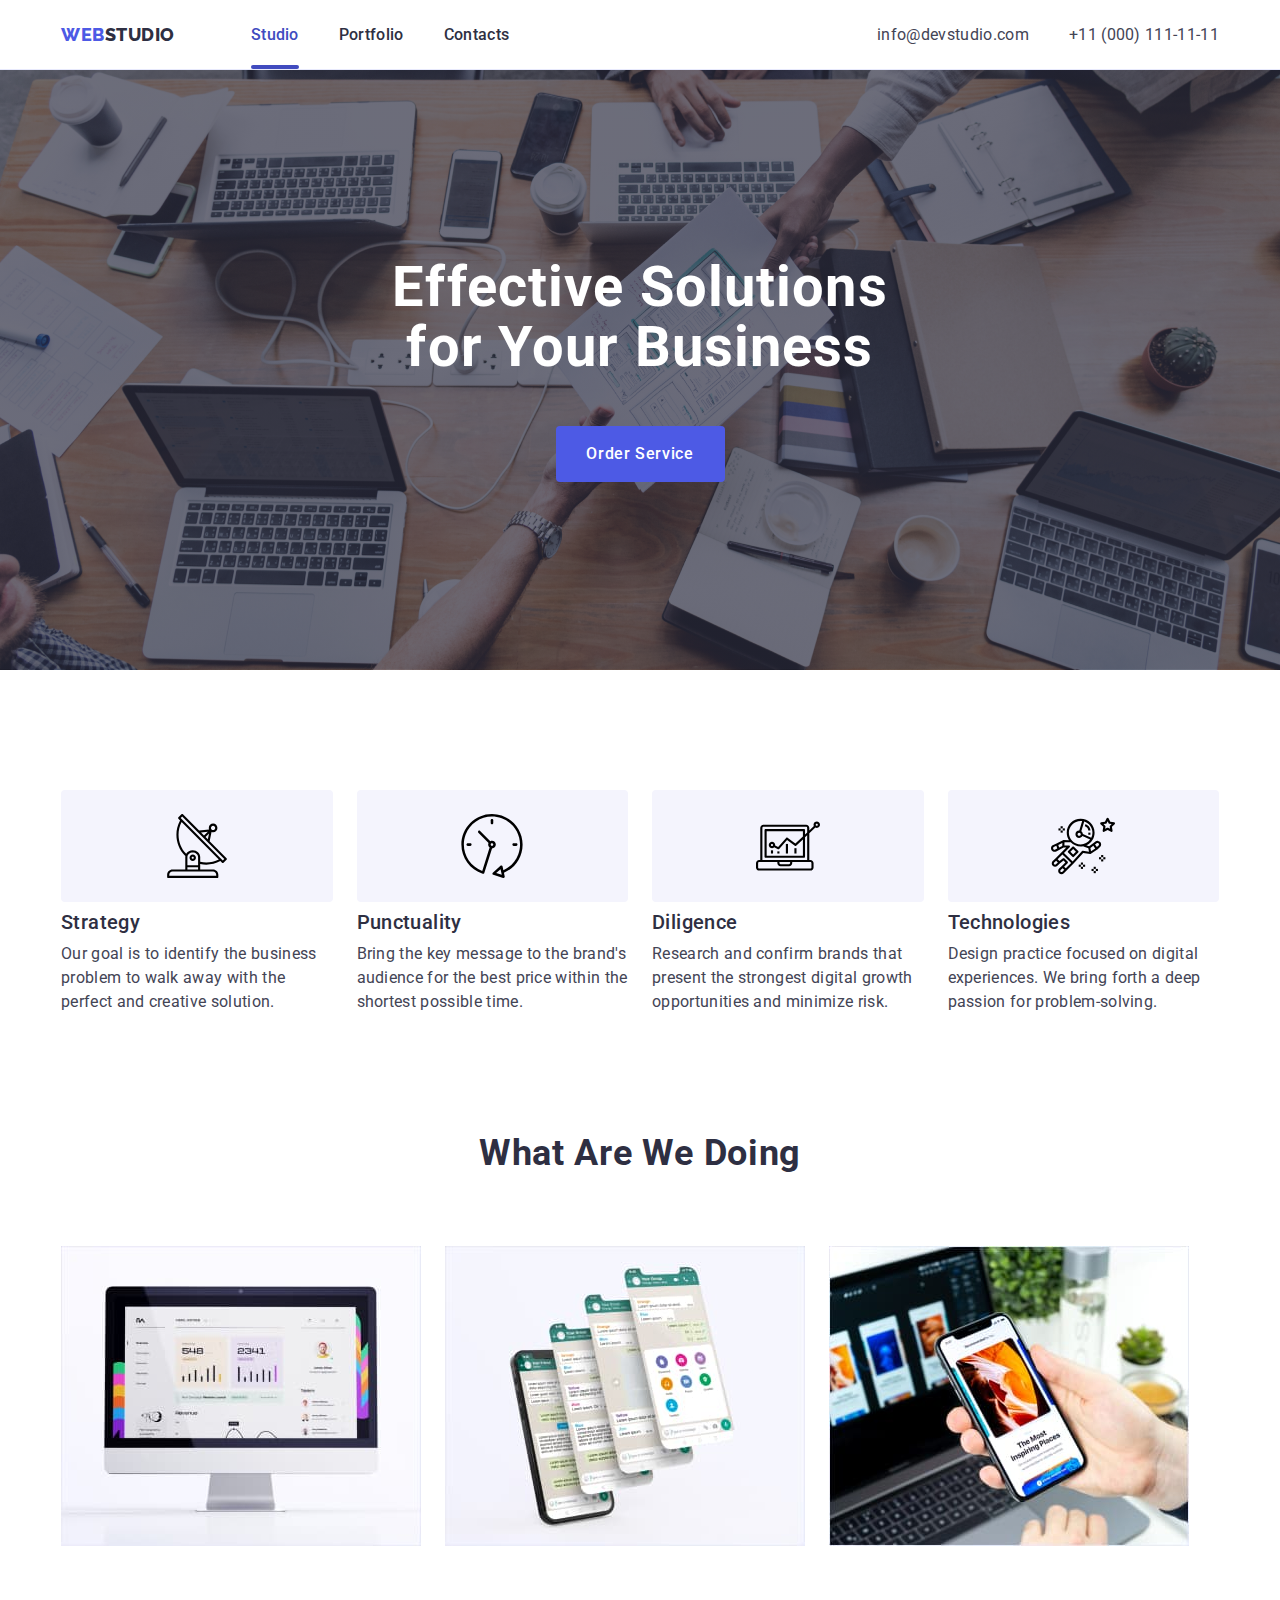
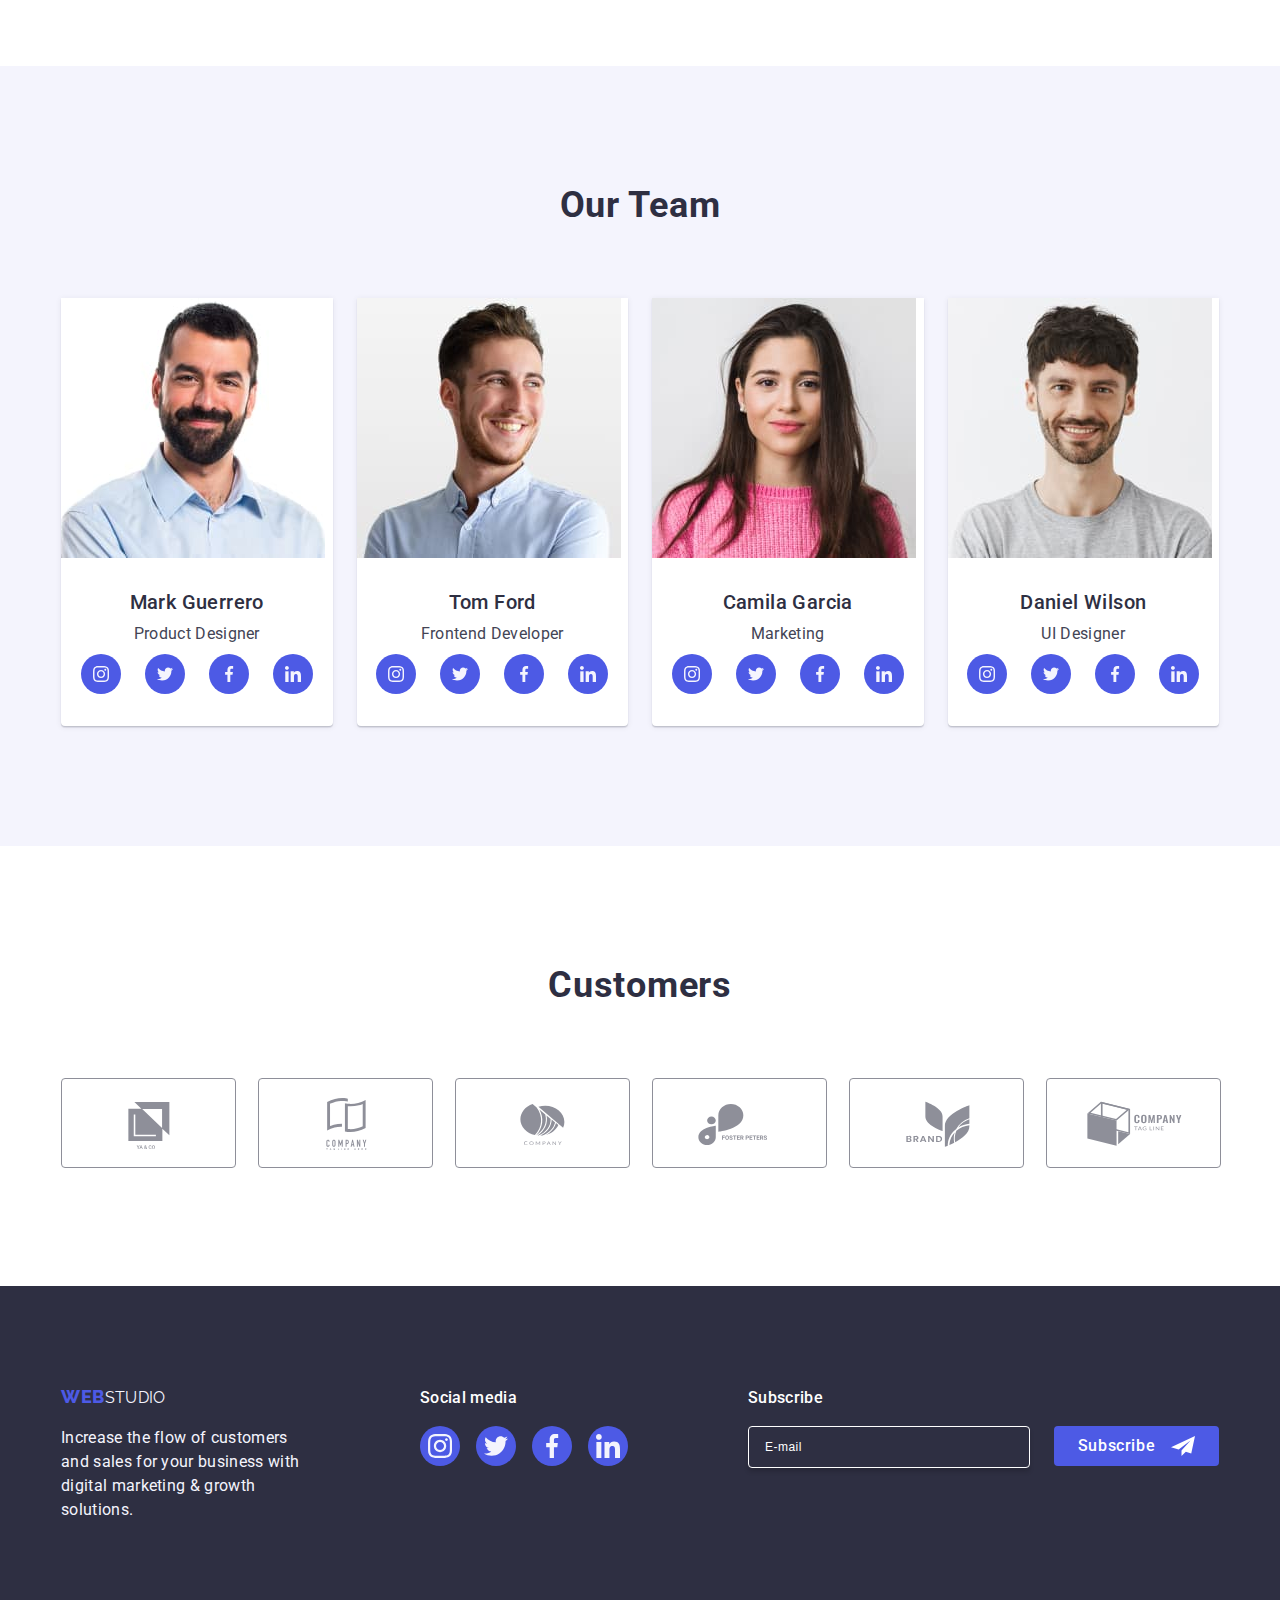
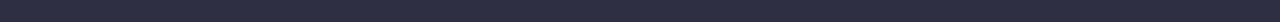
==== index.html @ 88ed9e48 "Changed in homework 7." ====
<!DOCTYPE html>
<html lang="en">
<head>
    <meta charset="UTF-8">
    <meta name="viewport" content="width=device-width, initial-scale=1.0">
    <title>Document</title>
    <link rel="preconnect" href="https://fonts.googleapis.com">
    <link rel="preconnect" href="https://fonts.gstatic.com" crossorigin>
    <link href="https://fonts.googleapis.com/css2?family=Raleway:wght@800&family=Roboto:wght@400;500;700;900&display=swap" rel="stylesheet">
    <link 
    rel="stylesheet" href="https://cdnjs.cloudflare.com/ajax/libs/modern-normalize/2.0.0/modern-normalize.min.css" 
    integrity="sha512-4xo8blKMVCiXpTaLzQSLSw3KFOVPWhm/TRtuPVc4WG6kUgjH6J03IBuG7JZPkcWMxJ5huwaBpOpnwYElP/m6wg==" 
    crossorigin="anonymous" 
    referrerpolicy="no-referrer" />
    
    <link rel="stylesheet" href="./css/styles.css">
    
</head>
<body>
    <header class="header">
        <div class = "header-div container-phone container">
            <nav class = nav>
                <a class = "logo link" href="./index.html">Web<span class = "span-header">Studio</span></a>
                
                <ul class = "list">
                    <li><a class = "active-link" href="./index.html">Studio</a></li>
                    <li><a class = "link" href="./portfolio.html">Portfolio</a></li>
                    <li><a class = "link" href="">Contacts</a></li>
                </ul>
            </nav>
                <address class="adres">
                    <ul class = "list">
                        <li><a class = "link info" href="mailto:info@devstudio.com">info@devstudio.com</a></li>
                        <li><a class = "link info" href="tel:+110001111111">+11 (000) 111-11-11</a></li>
                    </ul>
                </address>
        
        <div class = "svg-header "> 
            <button
          class="menu-toggle js-open-menu"
          aria-expanded="false"
          aria-controls="mobile-menu"
        >          
            <svg  width="32" height="22">
                <use href = "./images/icons.svg#icon-charm_menu-hamburger-1"></use>
            </svg>
            </button>
            <ul class="menu">
                <li><a href="" class="link">About</a></li>
                <li><a href="" class="link">Products</a></li>
                <li><a href="" class="link">Contacts</a></li>
                <li><a href="" class="link">Career</a></li>
              </ul>
        </div>
    </div>
    </header>
    <main>
        <section class= "section container-image">
            <div class = "container">
                <h1 class= "main-headline">Effective Solutions for Your Business</h1>
                <button data-modal-open class= "main-button" type="button">Order Service</button>
            </div>
        </section>
        <section class = "section-second-opcion">
            <div class = "container">
                <h2 class="headline visually-hidden ">ukryta nazwa</h2>
                <ul class="list list-atrybutes flex">
                    <li class = "list-element">
                        <div class="svg-element">
                            <svg width = "64" height = "64">
                                <use href = "./images/icons.svg#icon-antenna-1-1"></use>
                            </svg> 
                        </div>  
                        <h3 class="headline">Strategy</h3>
                        <p class="text">Our goal is to identify the business problem to walk away with the perfect and creative solution.
                        </p>
                    </li>
                    <li class = "list-element">
                        <div class="svg-element">
                            <svg width = "64" height = "64">
                                <use href = "./images/icons.svg#icon-clock-1"></use>
                            </svg> 
                        </div> 
                        <h3 class="headline">Punctuality</h3>
                        <p class="text">Bring the key message to the brand's audience for the best price within the shortest possible time.
                        </p>
                    </li>
                    <li class = "list-element">
                        <div class="svg-element">
                            <svg width = "64" height = "64">
                                <use href = "./images/icons.svg#icon-diagram-1"></use>
                            </svg>
                        </div>  
                        <h3 class="headline">Diligence</h3>
                        <p class="text">Research and confirm brands that present the strongest digital growth opportunities and minimize risk.
                        </p>
                    </li>
                    <li class = "list-element">
                        <div class="svg-element">
                            <svg  width = "64" height = "64">
                                <use href = "./images/icons.svg#icon-astronaut-1"></use>
                            </svg>  
                        </div>
                        <h3 class="headline">Technologies</h3>
                        <p class="text">Design practice focused on digital experiences. We bring forth a deep passion for problem-solving.
                        </p>
                        
                    </li>
                </ul>
        </div>
        </section>
        <section class="section-third-opcion">
            <div class = "container">
                <h2 class= "second-headline">What are we doing</h2>
                <ul class = "list list-atrybutes">
                    <li class="list-element-three"><img class="link-photo" src="./images/img1.jpg" alt="Old iMac." width="360" height="300"></li>
                    <li class="list-element-three"><img class="link-photo" src="./images/img2.jpg" alt="Phones." width="360" height="300"></li>
                    <li class="list-element-three"><img class="link-photo" src="./images/img3.jpg" alt="Hand with phone." width="360" height="300"></li>
                </ul>
            </div>
        </section>
        <section class="last-section">
            <div class = "container">
                <h2 class="second-headline">Our Team</h2>
                <ul class="list list-atrybutes">
                    <li class="list-element-four">
                        
                        <img class="img-person" src="./images/img_person1.jpg" alt="Man in blue shirt with short hair." width="264" height="260">
                        <div class = "container-person">
                            <h3 class="headline name">Mark Guerrero</h3>
                            <p class="text name">Product Designer</p>
                            
                            <ul class = "social-media-icons-two">
                                <li class="social-media-element">
                                    <a class="social-media-parameters" href="">
                                        <svg class="icon" width = "16" height = "16">
                                            <use href = "./images/icons.svg#icon-instagram-2-3"></use>
            
                                        </svg>
                                    </a>
                                </li>
                                <li class="social-media-element">
                                    <a class="social-media-parameters" href="">
                                        <svg class="icon" width = "16" height = "16">
                                            <use href = "./images/icons.svg#icon-twitter-1"></use>
            
                                        </svg>
                                    </a>
                                </li>
                                <li class="social-media-element">
                                    <a class="social-media-parameters" href="">
                                        <svg class="icon" width = "16" height = "16">
                                            <use href = "./images/icons.svg#icon-facebook-1"></use>
            
                                        </svg>
                                    </a>
                                </li>
                                <li class="social-media-element">
                                    <a class="social-media-parameters" href="">
                                        <svg class="icon" width = "16" height = "16">
                                            <use href = "./images/icons.svg#icon-linkedin-1"></use>
            
                                        </svg>
                                    </a>
                                </li>
                            </ul>
                            
                        </div>
                            
                    </li>
                    <li class="list-element-four">
                        
                        <img class="img-person" src="./images/img_person2.jpg" alt="Smiling man with blue shirt." width="264" height="260">
                        <div class = "container-person">
                            <h3 class="headline name">Tom Ford</h3>
                            <p class="text name">Frontend Developer</p>
                            
                            <ul class = "social-media-icons-two">
                                <li class="social-media-element">
                                    <a class="social-media-parameters" href="">
                                        <svg class="icon" width = "16" height = "16">
                                            <use href = "./images/icons.svg#icon-instagram-2-3"></use>
            
                                        </svg>
                                    </a>
                                </li>
                                <li class="social-media-element">
                                    <a class="social-media-parameters" href="">
                                        <svg class="icon" width = "16" height = "16">
                                            <use href = "./images/icons.svg#icon-twitter-1"></use>
            
                                        </svg>
                                    </a>
                                </li>
                                <li class="social-media-element">
                                    <a class="social-media-parameters" href="">
                                        <svg class="icon" width = "16" height = "16">
                                            <use href = "./images/icons.svg#icon-facebook-1"></use>
            
                                        </svg>
                                    </a>
                                </li>
                                <li class="social-media-element">
                                    <a class="social-media-parameters" href="">
                                        <svg class="icon" width = "16" height = "16">
                                            <use href = "./images/icons.svg#icon-linkedin-1"></use>
            
                                        </svg>
                                    </a>
                                </li>
                            </ul>
                            
                        </div>
                    </li>
                    <li class="list-element-four">
                        
                        <img class="img-person" src="./images/img_person3.jpg" alt="Woman with long hair and wearing a pink sweater." width="264" height="260">
                        <div class = "container-person">
                            <h3 class="headline name">Camila Garcia</h3>
                            <p class="text name">Marketing</p>
                            
                            <ul class = "social-media-icons-two">
                                <li class="social-media-element">
                                    <a class="social-media-parameters" href="">
                                        <svg class="icon" width = "16" height = "16">
                                            <use href = "./images/icons.svg#icon-instagram-2-3"></use>
            
                                        </svg>
                                    </a>
                                </li>
                                <li class="social-media-element">
                                    <a class="social-media-parameters" href="">
                                        <svg class="icon" width = "16" height = "16">
                                            <use href = "./images/icons.svg#icon-twitter-1"></use>
            
                                        </svg>
                                    </a>
                                </li>
                                <li class="social-media-element">
                                    <a class="social-media-parameters" href="">
                                        <svg class="icon" width = "16" height = "16">
                                            <use href = "./images/icons.svg#icon-facebook-1"></use>
            
                                        </svg>
                                    </a>
                                </li>
                                <li class="social-media-element">
                                    <a class="social-media-parameters" href="">
                                        <svg class="icon" width = "16" height = "16">
                                            <use href = "./images/icons.svg#icon-linkedin-1"></use>
            
                                        </svg>
                                    </a>
                                </li>
                            </ul>
                            
                        </div>
                    </li>
                    <li class="list-element-four">
                        
                        <img class="img-person" src="./images/img_person4.jpg" alt="Smiling man with white t-shirt" width="264" height="260">
                        <div class = "container-person">
                            <h3 class="headline name">Daniel Wilson</h3>
                            <p class="text name">UI Designer</p>
                            
                                <ul class = "social-media-icons-two">
                                    <li class="social-media-element">
                                        <a class="social-media-parameters" href="">
                                            <svg class="icon" width = "16" height = "16">
                                                <use href = "./images/icons.svg#icon-instagram-2-3"></use>
                
                                            </svg>
                                        </a>
                                    </li>
                                    <li class="social-media-element">
                                        <a class="social-media-parameters" href="">
                                            <svg class="icon" width = "16" height = "16">
                                                <use href = "./images/icons.svg#icon-twitter-1"></use>
                
                                            </svg>
                                        </a>
                                    </li>
                                    <li class="social-media-element">
                                        <a class="social-media-parameters" href="">
                                            <svg class="icon" width = "16" height = "16">
                                                <use href = "./images/icons.svg#icon-facebook-1"></use>
                
                                            </svg>
                                        </a>
                                    </li>
                                    <li class="social-media-element">
                                        <a class="social-media-parameters" href="">
                                            <svg class="icon" width = "16" height = "16">
                                                <use href = "./images/icons.svg#icon-linkedin-1"></use>
                
                                            </svg>
                                        </a>
                                    </li>
                                </ul>

                        </div>
                        
                    </li>
                </ul>
            </div>
        </section>
        <section class="section-fourth-opcion">
            <div class="container">
                <h2 class="second-headline">Customers</h2>
                <ul class="icons-customers">
                    <li class="customers">
                        <a href="" class="customer">
                            <svg class="icon-color" width = "104" height = "56">
                                <use href = "./images/icons.svg#icon-Logo"></use>
                            </svg>
                        </a>
                    </li>
                    <li class="customers">
                        <a href="" class="customer">
                            <svg class="icon-color" width = "104" height = "56">
                                <use href = "./images/icons.svg#icon-Logo-1"></use>
                            </svg>
                        </a>
                    </li>
                    <li class="customers">
                        <a href="" class="customer">
                            <svg class="icon-color" width = "104" height = "56">
                                <use href = "./images/icons.svg#icon-Logo-2"></use>
                            </svg>
                        </a>
                    </li>
                    <li class="customers">
                        <a href="" class="customer">
                            <svg class="icon-color" width = "104" height = "56">
                                <use href = "./images/icons.svg#icon-Logo-5"></use>
                            </svg>
                        </a>
                    </li>
                    <li class="customers">
                        <a href="" class="customer">
                            <svg class="icon-color" width = "104" height = "56">
                                <use href = "./images/icons.svg#icon-Logo-6"></use>
                            </svg>
                        </a>
                    </li>
                    <li class="customers">
                        <a href="" class="customer">
                            <svg class="icon-color" width = "104" height = "56">
                                <use href = "./images/icons.svg#icon-Logo-4"></use>
                            </svg>
                        </a>
                    </li>

                </ul>

            </div>
            
        </section>
    </main>
    <footer class="footer">
        <div class = "flex-footer container">
            <div class="foot">
                <a class = "logo link-footer" href="./index.html">Web<span class="span-footer">Studio</span></a>
                <p class="span-footer">Increase the flow of customers and sales for your business with digital marketing & growth solutions.</p>
            </div>
            <div class = "foot">
                <p class="social-media">Social media</p>
                <ul class = "social-media-icons">
                    <li class="social-media-element">
                        <a class="social-media-footer" href="">
                            <svg class="icon" width = "24" height = "24">
                                <use href = "./images/icons.svg#icon-instagram-2-3"></use>

                            </svg>
                        </a>
                    </li>
                    <li class="social-media-element">
                        <a class="social-media-footer" href="">
                            <svg class="icon" width = "24" height = "24">
                                <use href = "./images/icons.svg#icon-twitter-1"></use>

                            </svg>
                        </a>
                    </li>
                    <li class="social-media-element">
                        <a class="social-media-footer" href="">
                            <svg class="icon" width = "24" height = "24">
                                <use href = "./images/icons.svg#icon-facebook-1"></use>

                            </svg>
                        </a>
                    </li>
                    <li class="social-media-element">
                        <a class="social-media-footer" href="">
                            <svg class="icon" width = "24" height = "24">
                                <use href = "./images/icons.svg#icon-linkedin-1"></use>

                            </svg>
                        </a>
                    </li>
                </ul>
            </div>
            <div class="div-footer">
                <p class="footer-text">Subscribe</p>
                <form class = "form-footer">
                    <label class = "footer-label" >
                    <input class = "footer-input" type="email" id="email" name="user-emial" placeholder="E-mail" required>
                     </label> 
                    <button class="footer-button" type="submit">Subscribe
                        <svg class = "footer-button-svg" width = "24" height = 24>
                             <use href = "./images/icons.svg#icon-Frame-3"></use>
                         </svg>
                        </button>
                </form>
            </div>
        </div>
    </div>
    </footer>
    <div class = "backdrop is-hidden" data-modal>
        <div class="modal">
            <p class = "modal-title">Leave your contacts and we will call you back</p>
            <button type="button" class = "close-btn" data-modal-close>
                <svg class = "icon-close" width="8" height="8">
                    <use href = "./images/icons.svg#icon-close"></use>
                </svg>
            </button>
            <p class = "text-modal"></p>
            <form>
                <div class = "modal-form">
                    <label for="user-name" class="modal-laber">Name</label>
                    <div class = "modal-form-two">
                        <input class="modal-input" name = "user-name" type="text" id="user-name" required>
                        <svg class ="modal-svg" width="18" height="24">
                            <use href = "./images/icons.svg#icon-person"></use>
                        </svg>
                    </div>
                </div>
                <div class = "modal-form">
                    <label for="user-phone" class="modal-laber">Phone</label>
                    <div class = "modal-form-two">
                        <input class="modal-input" name = "user-phone" type="tel" id="user-phone" required>
                        <svg class ="modal-svg" width="18" height="24">
                            <use href="./images/icons.svg#icon-phone"></use>
                        </svg>
                    </div>
                </div>
                <div class = "modal-form">
                    <label for="user-email" class="modal-laber">Email</label>
                    <div class = "modal-form-two">
                        <input class="modal-input" name = "user-email" type="email" id="user-email" required>
                        <svg class ="modal-svg" width="18" height="24">
                            <use href="./images/icons.svg#icon-email"></use>
                        </svg>
                    </div>
                </div>
                <div class="modal-textarea">
                    <label class = "modal-laber" for="user-comment">Comment</label>
                    <textarea class = "modal-textarea-input" name="user-comment" id="user-comment" cols="30" rows="10" placeholder="Text input"></textarea>
                </div>
                <div class = "modal-checkbox">
                    <input type="checkbox" id="user-privacy" class = "checkbox-input" name="user-privacy" value="true" required>
                    <label for="user-privacy" class = "checkbox">
                        <span class = "modal-span">
                            <svg class = "modal-svg-two" width="10" height="8">
                                <use href="./images/icons.svg#icon-Vector-1"></use>
                        </svg>
                        </span>
                        I accept the terms and conditions of the <a href="" class = "modal-link">Privacy Policy</a></label>
                </div>
                    <button type = "submit" class = "modal-button">Send</button>
            </form>
        </div>
    </div> 

     <div class="menu-container js-menu-container" id="mobile-menu">
        <button class="menu-toggle close-btn js-close-menu">
          <svg class = "icon-close" width = "8" height = "8">
            <use href = "./images/icons.svg#icon-close"></use>
          </svg>
        </button>
        <ul class="mobile-menu">
          <li><a href="" class="active-link">Studio</a></li>
          <li><a href="" class="mobile-link">Products</a></li>
          <li><a href="" class="mobile-link">Contacts</a></li>
        </ul>

        <ul class="mobile-menu-two">
            <li><a href="" class="active-link">+11 (000) 111-11-11</a></li>
            <li><a href="" class="emial-info">info@devstudio.com</a></li>
        </ul>
      <ul class = "social-media-icons-two">
        <li class="social-media-element">
            <a class="social-media-parameters" href="">
                <svg class="icon" width = "24" height = "24">
                    <use href = "./images/icons.svg#icon-instagram-2-3"></use>

                </svg>
            </a>
        </li>
        <li class="social-media-element">
            <a class="social-media-parameters" href="">
                <svg class="icon" width = "24" height = "24">
                    <use href = "./images/icons.svg#icon-twitter-1"></use>

                </svg>
            </a>
        </li>
        <li class="social-media-element">
            <a class="social-media-parameters" href="">
                <svg class="icon" width = "24" height = "24">
                    <use href = "./images/icons.svg#icon-facebook-1"></use>

                </svg>
            </a>
        </li>
        <li class="social-media-element">
            <a class="social-media-parameters" href="">
                <svg class="icon" width = "24" height = "24">
                    <use href = "./images/icons.svg#icon-linkedin-1"></use>

                </svg>
            </a>
        </li>
    </ul>
</div>

      

    <script src="./js/modal.js"></script>
    <script src="./js/mobile-menu.js"></script>
</body>
</html>
---- css/styles.css ----
*{
    margin: 0;
    padding: 0;
    list-style:none;
}

:root{
    
    --Primary-Brand:#4D5AE5;

    --Pressed-state:#404BBF;

    --Dark:#2E2F42;

    --Success:#31D0AA;

    --Text:#434455;

    --Subtle-Text:#8E8F99;

    --Accent:#E7E9FC;

    --Light:#F4F4FD;

    --Modal-overlay:#2E2F42;

    --Hero-dkground:#2E2F42;

    --White-background:#FFFFFF;

    --Modal-background:#FCFCFC;

}




body{
    color:var(--Text);
    font-family: "Roboto", sans-serif;
    background-color: var(--White-background);

}

img{
    display: block;
    height: auto;    
}

@media screen and (min-width:320px) and (max-width:767px){


    /*  modal   */
    .menu {
        display: none;
      }
    
    
    .menu .link {
      padding: 10px;
      color: inherit;
      text-decoration: none;
    }
    
    .menu .link:hover,
    .menu .link:focus {
      text-decoration: underline;
    }
    
    .menu-toggle {
      height: 24px;
      width: 24px;
      display: flex;
      align-items: center;
      justify-content: center;
      
      margin: 0;
      padding: 0;
      background-color: transparent;
      cursor: pointer;
      border: none;
      border-radius: 50%;
      outline: none;
    }


    .menu-container {
        position: fixed;
        top: 0;
        left: 0;
        width: 100vw;
        height: 100vh;
        padding: 32px;
        background-color: var(--White-background);
        z-index: 999;
      
        transform: translateX(100%);
        transition: transform 250ms ease-in-out;
        height: 100%;
      }
      
      .menu-container.is-open {
        transform: translateX(0);
      }

      .menu-container .close-btn{
        position: absolute;
        top:24px;
        right: 24px;
        width: 24px;
        height: 24px;
        border-radius: 50%;
        display: flex;
        align-items: center;
        justify-content: center;
        background-color: var(--Modal-background);
        border: 1px solid rgba(0,0,0,0.1);
        padding: 0;
        cursor: pointer;
        transition: background-color 250ms cubic-bezier(0.4,0,0.2,1),border 250ms cubic-bezier(0.4,0,0.2,1);
      }

      .icon-close{
        transition: fill 250ms cubic-bezier(0.4,0,0.2,1);
        fill: var(--Modal-overlay);
        
    }

    .mobile-menu{
        display: inline-flex;
        flex-direction: column;
        align-items: flex-start;
        gap:40px;
        margin-top:80px;
        margin-left:8px;
        margin-right:237px;
    }

    .mobile-link{
        font-family: "Roboto" sans-serif;
        font-size: 36px;
        font-style: normal;
        font-weight: 700;
        line-height: 40px;
        letter-spacing: 0.72px;
        text-transform: capitalize;
        text-decoration: none;
        
    }

    .mobile-link:focus{
        color: var(--Pressed-state);
    }

    .mobile-link:visited{
        color: currentColor;
    }


    .active-link{
        color: var(--Pressed-state);
        font-family: "Roboto" sans-serif;
        font-size: 36px;
        font-style: normal;
        font-weight: 700;
        line-height: 40px;
        letter-spacing: 0.72px;
        text-transform: capitalize;
        text-decoration: none;
    }


    .emial-info{
        color:#434455;
        font-family: "Roboto" sans-serif;
        font-size: 20px;
        font-style: normal;
        font-weight: 500;
        line-height: 24px; 
        letter-spacing: 0.4px;
        justify-content: center;
        text-decoration: none;
    }
    
    .mobile-menu-two{
        display:flex;
        gap:40px;
        flex-direction: column;
        justify-content: center;
        margin-top:248px;
        margin-left:8px;
        
    }

    .menu-container .social-media-icons-two{
        gap:56px;
        margin-top:48px;
        margin-left: 8px;
        margin-bottom: 40px;
        justify-content: flex-start;
    }
/*  ----------  */
    
/*header*/


.container-phone{
    width: 100%;
    margin-left:16px;
    margin-right: 16px;
    display: flex;
    justify-content: space-between;
}



.header{
    border-bottom: 1px solid var(--Accent);
    box-shadow:  0px 2px 1px rgba(46, 47, 66, 0.08), 0px 1px 1px rgba(46, 47, 66, 0.16), 0px 1px 6px rgba(46, 47, 66, 0.08);
    margin:auto;
    display: flex;
}

.header-div{
    display:flex;
    height: 72px;

}

.nav{
    display: flex;
    align-items: center;

}

.nav > .list{
    display: none;
}

.logo{
    font-family: "Raleway",sans-serif;
    font-weight: 800;
    font-size: 18px;
    line-height: 1.17;
    letter-spacing: 0.03em;
    text-transform: uppercase;
    color:var(--Primary-Brand);
    text-decoration: none;
}

.link{
    font-weight: 500;
    color:var(--Dark);
    font-size: 16px;
    line-height: 1.5;
    letter-spacing: 0.32px;
    text-decoration: none;
    padding: 24px 0;
    position: relative;
    font-style: normal;

}

.svg-header{
    display: flex;
    align-items: center;

}


.span-header{
    color: var(--Dark);
}

.nav > .logo{
    color: var(--Primary-Brand);
}

.list{
    display: none;

}


.adres{
    display: none;
}



/*----------*/

/* 1 sekcja*/
.container-image{
    background-image: linear-gradient(rgba(46, 47, 66, 0.7), 
    rgba(46, 47, 66, 0.7)),
    url(../images/Dark-bg\ \(2\).png);
    flex-shrink: 0;
    max-width: 1440px;
    background-repeat: no-repeat;
    background-position: center;
    background-size: cover;
    margin:0 auto;
}



.section{
    background-color:var(--Hero-background);
    padding-top: 112px;
    padding-bottom: 112px;
    padding-left: 54px;
    padding-right: 54px;
}

.main-headline{
    color: var(--WHITE, #FFF);
    justify-content: center;
    text-align: center;
    font-family: Roboto;
    font-size: 36px;
    font-style: normal;
    font-weight: 700;
    line-height: 40px; 
    letter-spacing: 0.72px;
    text-transform: capitalize;
    margin-bottom: 72px;
    display: inherit;

}

.main-button{
    cursor: pointer;
    font-family: "Roboto", sans-serif;
     font-family: Roboto;
    font-size: 16px;
    font-style: normal;
    font-weight: 500;
    line-height: 24px; 
    letter-spacing: 0.64px;
    color: var(--White-background);
    background-color: var(--Primary-Brand);
    display:block;
    min-width: 169px;
    height: 56px;
    border: none;
    border-radius: 4px;
    margin:auto;
    transition: background-color 250ms cubic-bezier(0.4,0,0.2,1);
}

    .main-button:hover,
    .button:hover{
        color: var(--White-background);
        background-color: var(--Pressed-state);
        cursor: pointer;
    }
    
    .main-button:focus,
    .button:focus{
        color:var(--White-background);
        background-color:var(--Pressed-state);
    }

.link{
    font-weight: 500;
    color:var(--Dark);
    font-size: 16px;
    line-height: 1.5;
    letter-spacing: 0.02em;
    text-decoration: none;
    padding: 24px 0;
    position: relative;

}

/*----------*/

/*2 sekcja*/

.visually-hidden {
    position: absolute;
    width: 1px;
    height: 1px;
    margin: -1px;
    border: 0;
    padding: 0;
    white-space: nowrap;
    clip-path: inset(100%);
    clip: rect(0 0 0 0);
    overflow: hidden;
}

.list{
    list-style: none;
    display: flex;
    gap: 40px;
}

.list-atrybutes{
    display: inline-flex;
    flex-direction: column;
    align-items: flex-start;
    justify-content: center;
    gap: 72px;
    margin-left: 16px;
    margin-right: 16px;
}


.flex{
    display: flex;

}

.list-element{
    display: flex;
    width: 100%;
    margin: auto;
    flex-direction: column;
    align-items: center;
    gap: 8px;
}

.section-second-opcion .headline{
    color:var(--Dark);
    margin-bottom: 8px;
    align-items: center;
    font-family: "Roboto" sans-serif;
    font-size: 36px;
    font-style: normal;
    font-weight: 700;
    line-height: 40px; 
    letter-spacing: 0.72px;
    text-transform: capitalize;
    display: block;

}

.section-second-opcion .text{
    color:var(--Text);
    font-family: "Roboto" sans-serif;
    font-size: 16px;
    font-style: normal;
    font-weight: 500;
    line-height: 24px; 
    letter-spacing: 0.32px;
}


.section-second-opcion{
    padding: 72px 0;
}

.section-second-opcion svg{
    display:none;
}

/*----------*/


/*3 sekcja*/

.section-third-opcion{
    display: none;
}

/*----------*/

/*4 sekcja*/


.last-section{
    background-color: var(--Light);
    width: 100%;
    display: flex;
    margin: auto;
    padding-bottom: 96px;
}

.last-section  .list-atrybutes{
    width:100%;
    margin: auto;
    
}

.second-headline{
    font-size: 36px;
    text-align: center;
    color: var(--Dark);
    font-family: "Roboto" ;
    font-style: normal;
    font-weight: 700;
    line-height: 40px; 
    letter-spacing: 0.72px;
    text-transform: capitalize;
    margin-top:96px;
    margin-bottom: 72px;
}


.list-element-four{
    background-color: var(--White-background);
    border-radius: 0px 0px 4px 4px;
    box-shadow: 0px 1px 6px rgba(46, 47, 66, 0.08), 0px 1px 1px rgba(46, 47, 66, 0.16), 0px 2px 1px rgba(46, 47, 66, 0.08);
    display: flex;
    width: 264px;
    padding-bottom: 0px;
    flex-direction: column;
    align-items: center;
    gap: 32px;
    margin:0 auto;
    
}

.img-person{
    color:var(--Dark);
    font-weight: 500;
    font-size: 16px;
    line-height: 1.5;
    letter-spacing: 0.02em;
    text-decoration: none;
}


.container-person{
    padding: 32px 0px;
}

.headline{
    font-weight: 500;
    font-size: 20px;
    line-height: 1.2;
    letter-spacing: 0.02em;
    color:var(--Dark);
    margin-bottom: 8px;

}

.name{
    text-align: center;
}


.text{
    color:var(--Text);
    font-size: 16px;
    line-height: 1.5;
    font-weight: 400;
    letter-spacing: 0.02em;
}


.social-media-icons-two{
    display: flex;
    justify-content: center;
    gap:24px;
    list-style: none;
    margin-top: 8px;
}

.social-media-parameters{
    width: 100%;
    height: 100%;
    background-color: var(--Primary-Brand);
    border-radius: 50%;
    display: flex;
    align-items: center;
    justify-content: center;
    transition: background-color 250ms cubic-bezier(0.4,0,0.2,1);
}

.social-media-parameters:hover{
    background-color: var(--Pressed-state);

}

.social-media-parameters:focus{
    background-color: var(--Pressed-state);
}

.icon{
    fill: var(--Light);
}


/*5 sekcja*/


.customers{
    width: 190px;
    height: 88px;
    list-style: none;
    margin:36px 8px;
}

.customer{
    width: 100%;
    height: 100%;
    border: 1px solid var(--Subtle-Text);
    border-radius: 4px;
    display: flex;
    align-items: center;
    justify-content: center;
    color: var(--Subtle-Text);
    transition: border-color 250ms cubic-bezier(0.4,0,0.2,1), color 250ms cubic-bezier(0.4,0,0.2,1);
    
    

}

.icons-customers{
    display: flex;
    flex-wrap: wrap;
    justify-content: center;
    margin: 0 auto;
}

.section-fourth-opcion .second-headline{
    margin-bottom: 30px;
}

.icon-color{
    fill: currentColor;
}

/*----------*/
/*footer*/

.footer{
    display: flex;
    background-color:var(--Dark);
    padding: 100px 0;
    gap:20px;
    align-items: center;
    justify-content: center;
    flex-direction: column;

}

.flex-footer{
    display: flex;
    flex-direction: column;
    justify-content: center;
    gap:72px;
    
}

.div-footer{
    display: flex;
    flex-direction: column;
    justify-content: center;
    gap:16px;
}


.foot{
    display: inherit;
    gap: 16px;
    justify-content: center;
    flex-direction: column;
}

.form-footer{
    flex-direction: column;
    justify-content: center;
    width:398px;
}

.foot > .logo{
    margin: auto;
}

.foot > .span-footer{
    margin: auto;
}


.footer-text{
    margin: auto;
    font-family: "Roboto" sans-serif;
    font-size: 16px;
    font-style: normal;
    font-weight: 500;
    line-height: 24px; 
    letter-spacing: 0.32px;
    color: var(--White-background);
}


.footer .span-footer{
    color: var(--Light);
}

.foot p{
    max-width:268px;
    font-size: 16px;
    font-style: normal;
    line-height: 24px; 
    letter-spacing: 0.32px;
}


.social-media{
    margin: auto;
    font-weight: 500;
    font-style: normal;
    font-size: 16px;
    line-height: 24px;
    letter-spacing: 0.32px;
    color: var(--White-background);

}

.social-media-icons{
    margin: auto;
    display: flex;
    gap: 16px;
    list-style: none;

}

.social-media-element{
    width: 40px;
    height: 40px;
}

.social-media-footer{
    width: 100%;
    height: 100%;
    background-color: var(--Primary-Brand);
    border-radius: 50%;
    display: flex;
    align-items: center;
    justify-content: center;
    transition: background-color 250ms cubic-bezier(0.4,0,0.2,1);
}

.form-footer{
    display: flex;
    gap:16px;

}

.footer-label{
    display: inherit;
    justify-content: center;
}

.footer-button{
    display: inline-flex;
    width: 165px;
    height: 40px;
    justify-content: center;
    align-items: center;
    font-family: "Roboto",sans-serif;
    font-style: normal;
    font-size: 16px;
    font-weight: 500;
    line-height: 24px;
    letter-spacing: 0.64px;
    color: var(--White-background);
    background-color: var(--Primary-Brand);
    border: none;
    border-radius: 4px;
    cursor: pointer;
    margin: auto;
    padding: 8px 24px;
    gap:16px;

}

.footer-button-svg{
    margin-left: 16px;
    fill:var(--White-background);
}

.footer-input{
    width: 428px;
    height: 40px;
    background-color: transparent;
    border: 1px solid var(--White-background);
    border-radius: 4px;
    padding-left: 16px;
    color: var(--White-background);
    font-weight: 400;
    font-size: 12px;
    line-height: 1.5;
    letter-spacing: 0.04em;
    box-shadow:0px 4px 4px 0px rgba(0,0,0,0.15);
    margin:0px 15px;
}

.footer-input::placeholder{
    color: var(--White-background);
}

.footer-input > ::placeholder{
    color: var(--White-background);
}

/*----------*/


/*js menu*/

.backrop-two{
    position: fixed;
    top:0;
    left:0;
    width: 100%;
    height: 796px;
    background-color: var(--White-background);
}


/*----------*/

/*section portfolio*/
.section-portfolio{
    padding-bottom: 48px;
}

.section-portfolio .list-atrybutes{
    display: inline-flex;
    flex-direction: row;
    justify-content: flex-start;
    flex-wrap:wrap;
    width: 263px;
    row-gap:24px;
    column-gap: 16px;
    margin-left:16px;
    margin-top: 48px;
    margin-bottom: 48px;
    
}
.section-portfolio h1{
    display: none;
}


.section-portfolio .button{
    cursor: pointer;
    font-family: "Roboto", sans-serif;
    font-weight: 500;
    font-size: 16px;
    text-align: center;
    color: var(--Primary-Brand);
    background-color: var(--Light);
    padding: 8px 16px;
    transition:color 250ms cubic-bezier(0.4,0,0.2,1),background-color 250ms cubic-bezier(0.4,0,0.2,1),border-color 250ms cubic-bezier(0.4,0,0.2,1),box-shadow 250ms cubic-bezier(0.4,0,0.2,1);
    font-size: 16px;
    font-style: normal;
    font-weight: 500;
    line-height: 24px; 
    letter-spacing: 0.64px;
}

.main-button:hover,
    .button:hover{
        color: var(--White-background);
        background-color: var(--Pressed-state);
        cursor: pointer;
    }
    

    .button:hover{
        border: 1px solid transparent;
        box-shadow: 0px 3px 1px rgba(0, 0, 0, 0.1), 0px 2px 1px rgba(0, 0, 0, 0.08), 0px 2px 2px rgba(0, 0, 0, 0.12);
    }
    
    .main-button:focus,
    .button:focus{
        color:var(--White-background);
        background-color:var(--Pressed-state);
    }
    
    .button:focus{
        border: 1px solid transparent;
        box-shadow: 0px 3px 1px rgba(0, 0, 0, 0.1), 0px 2px 1px rgba(0, 0, 0, 0.08), 0px 2px 2px rgba(0, 0, 0, 0.12);
    }
    
    .button:active{
        color: var(--White-background);
        background-color: var(--Pressed-state);
    }

    .border-button{
        border: 1px solid var(--Accent);
        border-radius:4px ;
    }

    .link-photo{
        font-weight: 500;
        color:var(--Dark);
        font-size: 16px;
        line-height: 1.5;
        letter-spacing: 0.02em;
        text-decoration: none;
        flex-direction: column;
        
    }

    .list-element-two{
        width: 396px;
        margin-left: 16px;
        margin-right:16px;
    }

    .link-image{
        text-decoration: none;
        display: block;
        position: relative;
        overflow: hidden;
        transition:box-shadow 250ms cubic-bezier(0.4, 0, 0.2, 1);
    }

    .appear{
        position: relative;
        overflow: hidden;
        
    }

    .container-two{
        padding: 32px 16px;
        border: 1px solid var(--Accent);
        border-top: none;
    }

    .paragraf{
        position: absolute;
        font-size: 16px;
        line-height: 1.5;
        letter-spacing: 0.02em;
        color: var(--Light);
        padding: 40px 32px;
        top:0;
        background-color: var(--Primary-Brand);
        width: 100%;
        height: 100%;
        transform: translateY(100%);
        transition: transform 250ms cubic-bezier(0.4,0,0.2,1);
    }

    
    
    
    
    .link-image:focus .paragraf{
        transform: translateY(0);
    }
    
    .link-image:focus{
        box-shadow: 0px 1px 6px rgba(46, 47, 66, 0.08), 0px 1px 1px rgba(46, 47, 66, 0.16), 0px 2px 1px rgba(46, 47, 66, 0.08);
    }

/*----------*/

}



@media screen and (min-width:768px) and (max-width:1199px) {


    .container{
        max-width:768px;
        margin: 0 auto;
    }

    /*header*/

    .container-phone{
        display: none;
    }

    .menu-toggle{
        display:none;
    }

    .menu{
        display: none;
    }


    .svg-header{
        display: none;
    }

    .header{
        border-bottom: 1px solid var(--Accent);
        box-shadow:  0px 2px 1px rgba(46, 47, 66, 0.08), 0px 1px 1px rgba(46, 47, 66, 0.16), 0px 1px 6px rgba(46, 47, 66, 0.08);
        margin:auto;
    }
    
    .header-div{
        display:flex;
        height: 72px;
    
    }

    .nav{
        display: flex;
        align-items: center;
    
    }

    .logo{
        font-family: "Raleway",sans-serif;
        font-weight: 800;
        font-size: 18px;
        line-height: 1.17;
        letter-spacing: 0.03em;
        text-transform: uppercase;
        color:var(--Primary-Brand);
        text-decoration: none;
        margin-right: 120px;
        margin-left:16px;
    }

    .link{
        font-weight: 500;
        color:var(--Dark);
        font-size: 16px;
        line-height: 1.5;
        letter-spacing: 0.32px;
        text-decoration: none;
        padding: 24px 0;
        position: relative;
        font-style: normal;
    
    }

    .adres .link{
        font-weight: 400;
        font-size: 12px;
        font-weight: 400;
        line-height: 14px; 
        letter-spacing: 0.48px;
    }


    .span-header{
        color: var(--Dark);
    }
    
    .nav > .logo{
        color: var(--Primary-Brand);
    }

    .list{
        list-style: none;
        display: flex;
        gap: 40px;
    
    
    }

    .active-link{
        color: var(--Pressed-state);
        transition: color 250ms cubic-bezier(0.4,0,0.2,1);
        font-weight: 500;
        font-size: 16px;
        line-height: 1.5;
        letter-spacing: 0.02em;
        text-decoration: none;
        padding: 24px 0;
        position: relative;
        
    }
    
    .active-link::after{
        position: absolute;
        content: "";
        left: 0;
        bottom: -1px;
        width: 100%;
        height: 4px;
        background-color: var(--Pressed-state);
        border-radius: 2px;

    }

    .adres{
        font-style: normal;
        display: flex;
        justify-content: flex-end;
        align-items: center;
        margin-left: auto;
        margin-top:16px;
        margin-right:16px;
        margin-bottom:16px;
        font-weight: 400;
    }

    .info{
        color:var(--Text);
        font-weight: 400;
        transition: color 250ms cubic-bezier(0.4,0,0.2,1);
    }

    .adres > .list{
        flex-direction: column;
        gap:12px;
        margin-top:16px;
        margin-bottom:16px ;
    }



    /*----------*/

    /*1 sekcja*/

    .container-image{
        background-image: linear-gradient(rgba(46, 47, 66, 0.7), 
        rgba(46, 47, 66, 0.7)),
        url(../images/Dark-bg\ \(2\).png);
        flex-shrink: 0;
        max-width: 1440px;
        background-repeat: no-repeat;
        background-position: center;
        background-size: cover;
        margin:0 auto;
    }
    
    .container-image > .container{
        display: flex;
        align-items: center;
        justify-content: center;
        flex-direction: column;
    }
    
    .section{
        background-color:var(--Hero-background);
        padding-top: 112px;
        padding-bottom: 112px;
        padding-left: 137px;
        padding-right: 137px;
    }
    
    .main-headline{
        color: var(--WHITE, #FFF);
        justify-content: center;
        text-align: center;
        font-family: Roboto;
        font-size: 56px;
        font-style: normal;
        font-weight: 700;
        text-transform: capitalize;
        margin-bottom: 36px;
        line-height: 60px; 
        letter-spacing: 1.12px;
        max-width: 496px;
    
    }
    
    .main-button{
        cursor: pointer;
        font-family: "Roboto", sans-serif;
        font-size: 16px;
        font-style: normal;
        font-weight: 500;
        line-height: 24px; 
        letter-spacing: 0.64px;
        color: var(--White-background);
        background-color: var(--Primary-Brand);
        display:block;
        min-width: 169px;
        height: 56px;
        border: none;
        border-radius: 4px;
        margin:auto;
        transition: background-color 250ms cubic-bezier(0.4,0,0.2,1);
    }
    
        .main-button:hover,
        .button:hover{
            color: var(--White-background);
            background-color: var(--Pressed-state);
            cursor: pointer;
        }
        
        .main-button:focus,
        .button:focus{
            color:var(--White-background);
            background-color:var(--Pressed-state);
        }
    
    .link{
        font-weight: 500;
        color:var(--Dark);
        font-size: 16px;
        line-height: 1.5;
        letter-spacing: 0.02em;
        text-decoration: none;
        padding: 24px 0;
        position: relative;
    
    }

    /*----------*/

    /*2 sekcja*/

    .visually-hidden {
        position: absolute;
        width: 1px;
        height: 1px;
        margin: -1px;
        border: 0;
        padding: 0;
        white-space: nowrap;
        clip-path: inset(100%);
        clip: rect(0 0 0 0);
        overflow: hidden;
    }
    
    .list{
        list-style: none;
        display: flex;
        gap: 40px;
    }
    
    .list-atrybutes{
        display: inline-flex;
        flex-direction:row;
        flex-wrap: wrap;
        align-items: flex-start;
        justify-content: center;
        row-gap: 74px;
        column-gap:24px;
    }
    
    
    
    .list-element{
        display: flex;
        width: 356px;
        flex-direction: column;
        align-items: flex-start;
        gap: 8px;
    }
    
    .section-second-opcion .headline{
        color:var(--Dark);
        margin-bottom: 8px;
        align-items: center;
        font-family: "Roboto" sans-serif;
        font-size: 36px;
        font-style: normal;
        font-weight: 700;
        line-height: 40px; 
        letter-spacing: 0.72px;
        text-transform: capitalize;

    
    }
    
    .section-second-opcion .text{
        color:var(--Text);
        font-family: "Roboto" sans-serif;
        font-size: 16px;
        font-style: normal;
        font-weight: 500;
        line-height: 24px; 
        letter-spacing: 0.32px;
    }
    
    
    .section-second-opcion{
        width: 100%;
        display: flex;
        padding: 96px 0;
    }
    
    .section-second-opcion svg{
        display:none;
    }

    .section-second-opcion .text{
        color:var(--Text);
        font-size: 16px;
        line-height: 24px;
        font-style: normal;
        font-weight: 500;
        letter-spacing: 0.32px;
    }

    

/*----------*/

/*3 sekcja*/

.section-third-opcion{
    display: none;
}



/*----------*/


/*4 sekcja*/

.last-section{
    background-color: var(--Light);
    width: 100%;
    display: flex;
    margin: auto;
    padding-bottom: 96px;
}


.last-section  .list-atrybutes{
    width:100%;
    margin: auto;
    row-gap: 64px;
    column-gap: 24px;
    
}

.second-headline{
    font-size: 36px;
    text-align: center;
    color: var(--Dark);
    font-family: "Roboto" ;
    font-style: normal;
    font-weight: 700;
    line-height: 40px; 
    letter-spacing: 0.72px;
    text-transform: capitalize;
    margin-top:96px;
    margin-bottom: 72px;
}


.list-element-four{
    background-color: var(--White-background);
    border-radius: 0px 0px 4px 4px;
    box-shadow: 0px 1px 6px rgba(46, 47, 66, 0.08), 0px 1px 1px rgba(46, 47, 66, 0.16), 0px 2px 1px rgba(46, 47, 66, 0.08);
    display: flex;
    width: 264px;
    padding-bottom: 0px;
    flex-direction: column;
    align-items: center;
    gap: 32px;
    
}

.img-person{
    color:var(--Dark);
    font-weight: 500;
    font-size: 16px;
    line-height: 1.5;
    letter-spacing: 0.02em;
    text-decoration: none;
}


.container-person{
    padding: 32px 0px;
}

.headline{
    font-weight: 500;
    font-size: 20px;
    line-height: 1.2;
    letter-spacing: 0.02em;
    color:var(--Dark);
    margin-bottom: 8px;

}

.name{
    text-align: center;
}


.text{
    color:var(--Text);
    font-size: 16px;
    line-height: 1.5;
    font-weight: 400;
    letter-spacing: 0.02em;
}


.social-media-icons-two{
    display: flex;
    justify-content: center;
    gap:24px;
    list-style: none;
    margin-top: 8px;
}

.social-media-parameters{
    width: 100%;
    height: 100%;
    background-color: var(--Primary-Brand);
    border-radius: 50%;
    display: flex;
    align-items: center;
    justify-content: center;
    transition: background-color 250ms cubic-bezier(0.4,0,0.2,1);
}

.social-media-parameters:hover{
    background-color: var(--Pressed-state);

}

.social-media-parameters:focus{
    background-color: var(--Pressed-state);
}

.icon{
    fill: var(--Light);
}


/*----------*/

/*5 sekcja*/


.customers{
    width: 168px;
    height: 88px;
    list-style: none;
    margin:30px 16px;
}

.customer{
    width: 100%;
    height: 100%;
    border: 1px solid var(--Subtle-Text);
    border-radius: 4px;
    display: flex;
    align-items: center;
    justify-content: center;
    color: var(--Subtle-Text);
    transition: border-color 250ms cubic-bezier(0.4,0,0.2,1), color 250ms cubic-bezier(0.4,0,0.2,1);
    
    

}

.icons-customers{
    display: flex;
    flex-wrap: wrap;
    justify-content: center;
    margin: 0 auto;
}

.section-fourth-opcion{
    margin-bottom: 96px;
}

.section-fourth-opcion .second-headline{
    margin-bottom: 30px;
}

.icon-color{
    fill: currentColor;
}

/*footer*/

.footer{
    display: flex;
    background-color:var(--Dark);
    padding: 100px 0;
    gap:20px;
    

}

.foot{
    margin-right: 24px;

}

.logo{
    font-family: "Raleway",sans-serif;
    color:var(--Primary-Brand);
    text-decoration: none;
}

.footer .logo{
    margin-left:0px;
}

.link-footer{
    text-decoration: none;
    display: inline-block;
    font-size: 18px;
    font-style: normal;
    font-weight: 800;
    line-height: 21px; 
    letter-spacing: 0.54px;
    text-transform: uppercase;
    margin-bottom: 17.5px;
}

.span-footer{
    color: var(--Light);
    max-width: 264px;
    font-size: 16px;
    line-height: 1.5;
    font-weight: 400;
    letter-spacing: 0.02em;
}

.social-media{
    font-weight: 500;
    font-size: 16px;
    line-height: 1.5;
    letter-spacing: 0.02em;
    color: var(--White-background);
    margin-bottom: 16px;

}

.social-media-icons{
    display: flex;
    gap: 16px;
    list-style: none;

}

.flex-footer{
    display: flex;
    justify-content: center;
    align-items: baseline;
    flex-wrap: wrap;
    row-gap: 72px;

}


.div-footer{
    display: flex;
    flex-direction: column;
    gap:16px;
}


.footer-text{
    margin-bottom: 16px;
    font-weight: 500;
    font-size: 16px;
    line-height: 1.5;
    letter-spacing: 0.02em;
    color: var(--White-background);

}


.form-footer{
    display: flex;
    gap:24px;
    margin-right:70px;

}

.footer-input{
    width: 264px;
    height: 40px;
    background-color: transparent;
    border: 1px solid var(--White-background);
    border-radius: 4px;
    padding-left: 16px;
    color: var(--White-background);
    font-weight: 400;
    font-size: 12px;
    line-height: 1.5;
    letter-spacing: 0.04em;
    box-shadow:0px 4px 4px 0px rgba(0,0,0,0.15);
}

.footer-input::placeholder{
    color: var(--White-background);
}

.footer-input > ::placeholder{
    color: var(--White-background);
}

.footer-button{
    display:flex;
    min-width: 165px;
    height: 40px;
    justify-content: center;
    align-items: center;
    font-family: "Roboto",sans-serif;
    font-size: 16px;
    font-weight: 500;
    line-height: 1.5;
    letter-spacing: 0.04em;
    color: var(--White-background);
    background-color: var(--Primary-Brand);
    border: none;
    border-radius: 4px;
    cursor: pointer;

}

.footer-button-svg{
    margin-left: 16px;
    fill:var(--White-background);
}


/*----------*/


/*js menu*/

.backrop-two{
    position: fixed;
    top:0;
    left:0;
    width: 100%;
    height: 796px;
    background-color: var(--White-background);
}

.social-media-element{
    width: 40px;
    height: 40px;
}

.social-media-footer{
    width: 100%;
    height: 100%;
    background-color: var(--Primary-Brand);
    border-radius: 50%;
    display: flex;
    align-items: center;
    justify-content: center;
    transition: background-color 250ms cubic-bezier(0.4,0,0.2,1);
}


/*----------*/



}







@media screen and (min-width:1200px) {

    
    .container-phone{
        display: none;
    }


    /*STYLES LINK*/
    .link{
        font-weight: 500;
        color:var(--Dark);
        font-size: 16px;
        line-height: 1.5;
        letter-spacing: 0.02em;
        text-decoration: none;
        padding: 24px 0;
        position: relative;
        
        
    
    }
    
    .active-link{
        color: var(--Pressed-state);
        transition: color 250ms cubic-bezier(0.4,0,0.2,1);
        font-weight: 500;
        font-size: 16px;
        line-height: 1.5;
        letter-spacing: 0.02em;
        text-decoration: none;
        padding: 24px 0;
        position: relative;
        
    }
    
    .active-link::after{
        position: absolute;
        content: "";
        left: 0;
        bottom: -1px;
        width: 100%;
        height: 4px;
        background-color: var(--Pressed-state);
        border-radius: 2px;
        
    
    }
    
    .link-image{
        text-decoration: none;
        display: block;
        position: relative;
        overflow: hidden;
        transition:box-shadow 250ms cubic-bezier(0.4, 0, 0.2, 1);
    }
    
    
    .link-photo{
        font-weight: 500;
        color:var(--Dark);
        font-size: 16px;
        line-height: 1.5;
        letter-spacing: 0.02em;
        text-decoration: none;
    }
    
    .link-footer{
        font-weight: 500;
        color:var(--Dark);
        font-size: 16px;
        line-height: 1.5;
        letter-spacing: 0.02em;
        text-decoration: none;
        display: inline-block;
        margin-bottom: 16px;
    }
    
    .empty-link:hover,
    .link:hover{
        color:var(--Pressed-state)
    }
    
    .link:active{
        color: var(--Pressed-state);
    }
    
    .empty-link:focus,
    .link:focus{
        color:var(--Pressed-state)
    }
    
    .link-image:hover .paragraf{
        transform: translateY(0);
    }
    
    .link-image:hover{
        box-shadow: 0px 1px 6px rgba(46, 47, 66, 0.08), 0px 1px 1px rgba(46, 47, 66, 0.16), 0px 2px 1px rgba(46, 47, 66, 0.08);
    }
    
    .link-image:focus .paragraf{
        transform: translateY(0);
    }
    
    .link-image:focus{
        box-shadow: 0px 1px 6px rgba(46, 47, 66, 0.08), 0px 1px 1px rgba(46, 47, 66, 0.16), 0px 2px 1px rgba(46, 47, 66, 0.08);
    }
    
    /*------------------------------------------------*/
    
    
    /*STYLES BUTTON*/
    
    .main-button:hover,
    .button:hover{
        color: var(--White-background);
        background-color: var(--Pressed-state);
        cursor: pointer;
    }
    
    .button:hover{
        border: 1px solid transparent;
        box-shadow: 0px 3px 1px rgba(0, 0, 0, 0.1), 0px 2px 1px rgba(0, 0, 0, 0.08), 0px 2px 2px rgba(0, 0, 0, 0.12);
    }
    
    .main-button:focus,
    .button:focus{
        color:var(--White-background);
        background-color:var(--Pressed-state);
    }
    
    .button:focus{
        border: 1px solid transparent;
        box-shadow: 0px 3px 1px rgba(0, 0, 0, 0.1), 0px 2px 1px rgba(0, 0, 0, 0.08), 0px 2px 2px rgba(0, 0, 0, 0.12);
    }
    
    .button:active{
        color: var(--White-background);
        background-color: var(--Pressed-state);
    }
    
    .button{
        cursor: pointer;
        font-family: "Roboto", sans-serif;
        font-weight: 500;
        font-size: 16px;
        line-height: 1.5;
        letter-spacing: 0.04em;
        color: var(--Primary-Brand);
        background-color: var(--Light);
        padding: 12px 24px;
        transition:color 250ms cubic-bezier(0.4,0,0.2,1),background-color 250ms cubic-bezier(0.4,0,0.2,1),border-color 250ms cubic-bezier(0.4,0,0.2,1),box-shadow 250ms cubic-bezier(0.4,0,0.2,1);
    }
    
    .main-button{
        cursor: pointer;
        font-family: "Roboto", sans-serif;
        font-weight: 500;
        font-size: 16px;
        line-height: 1.5;
        letter-spacing: 0.04em;
        color: var(--White-background);
        background-color: var(--Primary-Brand);
        display:block;
        min-width: 169px;
        height: 56px;
        border: none;
        border-radius: 4px;
        margin:auto;
        transition: background-color 250ms cubic-bezier(0.4,0,0.2,1);
    
    
    }
    
    .button-margin-border{
        margin-bottom: 72px;
    }
    
    .border-button{
        border: 1px solid var(--Accent);
        border-radius:4px ;
    }
    
    .footer-button-svg{
        margin-left: 16px;
        fill:var(--White-background);
    }
    
    .footer-button{
        display:flex;
        min-width: 165px;
        height: 40px;
        justify-content: center;
        align-items: center;
        font-family: "Roboto",sans-serif;
        font-size: 16px;
        font-weight: 500;
        line-height: 1.5;
        letter-spacing: 0.04em;
        color: var(--White-background);
        background-color: var(--Primary-Brand);
        border: none;
        border-radius: 4px;
        cursor: pointer;
    
    }
    /*------------------------------------------------*/
    
    /*STYLES HEADLINE*/
    
    .headline{
        font-weight: 500;
        font-size: 20px;
        line-height: 1.2;
        letter-spacing: 0.02em;
        color:var(--Dark);
        margin-bottom: 8px;
    
    }
    
    
    .second-headline{
        font-size: 36px;
        line-height: 1.11;
        letter-spacing: 0.02em;
        text-align: center;
        text-transform: capitalize;
        color: var(--Dark);
        margin-bottom: 72px;
    }
    
    
    
    .main-headline{
        font-size: 56px;
        line-height: 1.07;
        text-align: center;
        letter-spacing: 0.02em;
        color: var(--White-background);
        max-width: 496px;
        margin: 0 auto 48px;
    
    }
    
    /*------------------------------------------------*/
    
    
    /*STYLES SECTIONS*/
    
    .section{
        background-color:var(--Hero-background);
        padding: 188px 0;
    }
    
    .section-second-opcion{
        padding: 120px 0 120px;
    }
    
    .section-third-opcion{
        padding-bottom: 120px;
    }
    
    .last-section{
        background-color: var(--Light);
        padding: 120px 0;
    }
    
    .section-portfolio{
        padding-top: 96px;
        padding-bottom: 120px;
    }
    
    /*------------------------------------------------*/
    
    /*STYLES LIST*/
    
    .list{
        list-style: none;
        display: flex;
        gap: 40px;
    
    
    }
    
    .list-element-four{
        background-color: var(--White-background);
        width: calc((100% - 72px) / 4);
        border-radius: 0px 0px 4px 4px;
        box-shadow: 0px 1px 6px rgba(46, 47, 66, 0.08), 0px 1px 1px rgba(46, 47, 66, 0.16), 0px 2px 1px rgba(46, 47, 66, 0.08);
    }
    
    .list-atrybutes{
        gap:24px;
    }
    
    .list-element{
        width: calc((100% - 72px) / 4);
    }
    
    .list-element-two{
        width: calc((100% - 48px) / 3);
    }
    
    .list-element-three{
        width: calc(100% - 48px)/3;
    }
    
    /*------------------------------------------------*/
    
    /*STYLES SPAN*/
    
    .span-header{
        color: var(--Dark);
    }
    
    .span-footer{
        color: var(--Light);
        max-width: 264px;
        font-size: 16px;
        line-height: 1.5;
        font-weight: 400;
        letter-spacing: 0.02em;
    }
    
    /*------------------------------------------------*/
    
    /*STYLES CONTAINER*/
    
    .container{
        width: 1158px;
        margin: 0 auto;
        padding-left: 15px;
        padding-right: 15px;
    }
    
    .container-person{
        padding: 32px 0px;
    }
    
    .container-two{
        padding: 32px 16px;
        border: 1px solid var(--Accent);
        border-top: none;
    }
    
    .container-image{
        background-image: linear-gradient(rgba(46, 47, 66, 0.7), 
        rgba(46, 47, 66, 0.7)),
        url(../images/people-office.jpg);
        max-width: 1440px;
        background-repeat: no-repeat;
        background-position: center;
        background-size: cover;
        margin:0 auto;
    }
    
    /*------------------------------------------------*/
    
    
    /*SOCIAL MEDIA AND ICONS*/
    
    .social-media{
        font-weight: 500;
        font-size: 16px;
        line-height: 1.5;
        letter-spacing: 0.02em;
        color: var(--White-background);
        margin-bottom: 16px;
    
    }
    
    .social-media-icons{
        display: flex;
        gap: 16px;
        list-style: none;
    
    }
    
    .social-media-icons-two{
        display: flex;
        justify-content: center;
        gap:24px;
        list-style: none;
        margin-top: 8px;
    }
    
    .social-media-element{
        width: 40px;
        height: 40px;
    }
    
    .social-media-parameters{
        width: 100%;
        height: 100%;
        background-color: var(--Primary-Brand);
        border-radius: 50%;
        display: flex;
        align-items: center;
        justify-content: center;
        transition: background-color 250ms cubic-bezier(0.4,0,0.2,1);
    }
    
    .icon{
        fill: var(--Light);
    }
    
    .icon-color{
        fill: currentColor;
    }
    
    .icons-customers{
        display: flex;
        gap: 24px;
    }
    
    .social-media-footer{
        width: 100%;
        height: 100%;
        background-color: var(--Primary-Brand);
        border-radius: 50%;
        display: flex;
        align-items: center;
        justify-content: center;
        transition: background-color 250ms cubic-bezier(0.4,0,0.2,1);
    }
    
    
    .social-media-parameters:hover{
        background-color: var(--Pressed-state);
    
    }
    
    .social-media-parameters:focus{
        background-color: var(--Pressed-state);
    }
    
    .social-media-footer:hover{
        background-color: var(--Success);
    }
    
    .social-media-footer:focus{
        background-color: var(--Success);
    }
    
    .customer:hover{
        border-color: var(--Pressed-state);
        color: var(--Pressed-state);
    }
    
    .icon-color:hover{
        color: var(--Pressed-state);
    }
    
    .customer:focus{
        border-color: var(--Pressed-state);
        color: var(--Pressed-state);
    }
    
    
    .icon-close{
        transition: fill 250ms cubic-bezier(0.4,0,0.2,1);
        
    }
    
    .svg-element{
        display: flex;
        height: 112px;
        background-color: var(--Light);
        border-radius: 4px;
        margin-bottom: 8px;
        align-items: center;
        justify-content: center;
    }
    
    .modal-svg{
        position: absolute;
        left:16px;
        top:50%;
        transform: translateY(-50%);
        transition: fill 250ms cubic-bezier(0.4,0,0.2,1);
    }
    
    .modal-svg-two{
        fill:var(--White-background);
    }
    /*------------------------------------------------*/
    
    
    
    /*CUSTOMERS*/
    
    .customers{
        width: calc((100% - 120px)/6);
        height: 88px;
        list-style: none;
    }
    
    .customer{
        width: 100%;
        height: 100%;
        border: 1px solid var(--Subtle-Text);
        border-radius: 4px;
        display: flex;
        align-items: center;
        justify-content: center;
        color: var(--Subtle-Text);
        transition: border-color 250ms cubic-bezier(0.4,0,0.2,1), color 250ms cubic-bezier(0.4,0,0.2,1);
        
    
    }
    
    /*------------------------------------------------*/
    
    
    /*MODAL*/
    
    .text-modal{
        color: var(--Dark);
        font-weight: 500;
        font-size: 16px;
        line-height: 1.5;
        letter-spacing: 0.02em;
        text-align: center;
        margin-bottom: 16px;
    
    }
    
    
    .modal-form{
        margin-bottom: 8px;
    }
    
    .modal-form-two{
        position: relative;
    
    }
    
    .modal-input{
        width: 100%;
        height: 40px;
        border:1px solid rgba(46,47,66,0.4);
        border-radius: 4px;
        background-color: transparent;
        padding-left: 38px;
        transition: border-color 250ms cubic-bezier(0.4,0,0.2,1);
        outline: transparent;
    }
    
    .modal-textarea{
        margin-bottom: 16px;
    
    }
    
    .modal-textarea-input{
        width: 100%;
        height:120px;
        font-size: 12px;
        line-height: 1.17;
        letter-spacing: 0.04em;
        color: rgba(46,47,66,0.4);
        border: 1px solid rgba(46,47,66,0.4);
        border-radius: 4px;
        background-color: transparent;
        padding: 8px 16px;
        outline: transparent;
        resize: none;
        transition: border-color 250ms cubic-bezier(0.4,0,0.2,1);
    }
    
    .modal-textarea-input:focus{
        border-color: var(--Primary-Brand);
    }
    
    
    .modal-laber{
        font-size: 12px;
        line-height: 1.17;
        letter-spacing: 0.04em;
        color: var(--Subtle-Text);
        display: block;
        margin-bottom: 4px;
    
    }
    
    .modal{
        position: absolute;
        top:50%;
        left:50%;
        transform: translate(-50%,-50%) scale(1);
        width: 408px;
        min-height: 584px;
        background-color: var(--Modal-background);
        transition: transform 250ms cubic-bezier(0.4,0,0.2,1);
        box-shadow: 0px 1px 1px rgba(0,0,0,0.14), 0px 1px 3px rgba(0, 0, 0, 0.12), 0px 2px 1px rgba(0, 0, 0, 0.2);
        border-radius: 4px;
        padding: 72px 24px 24px 24px;
    }
    
    .modal-input:focus{
        border-color: var(--Primary-Brand);
    }
    
    .modal-form-two:focus-within{
        fill: var(--Primary-Brand);
    }
    
    .footer-input{
        width: 264px;
        height: 40px;
        background-color: transparent;
        border: 1px solid var(--White-background);
        border-radius: 4px;
        padding-left: 16px;
        color: var(--White-background);
        font-weight: 400;
        font-size: 12px;
        line-height: 1.5;
        letter-spacing: 0.04em;
        box-shadow:0px 4px 4px 0px rgba(0,0,0,0.15);
    }
    
    .footer-input::placeholder{
        color: var(--White-background);
    }
    
    .footer-input > ::placeholder{
        color: var(--White-background);
    }
    
    .modal-checkbox{
        display: flex;
        align-items: center;
        margin-bottom: 24px;
    }
    
    .modal-span{
        width: 16px;
        height: 16px;
        border: 1px solid rgba(46,47,66,0.4);
        border-radius: 2px;
        align-items: center;
        justify-content: center;
        transition: background-color 250ms cubic-bezier(0.4,0,0.2,1) border 250ms cubic-bezier(0.4,0,0.2,1) fill 250ms cubic-bezier(0.4,0,0.2,1);
        display: inline-flex;
        background-color: var(--White-background);
        position: relative;
        fill: transparent;
    }
    
    .modal-link{
        color: var(--Primary-Brand);
    }
    
    .modal-button{
        display: block;
        margin: auto;
        min-width: 169px;
        min-height: 56px;
        font-family: "Roboto", sans-serif;
        font-size: 16px;
        font-weight: 500;
        line-height: 1.5;
        letter-spacing: 0.04em;
        color: var(--White-background);
        cursor: pointer;
        background-color: var(--Primary-Brand);
        border: none;
        border-radius: 4px;
        transition: background-color 250ms cubic-bezier(0.4,0,0.2,1);
    }
    
    .modal-title{
        font-family: "Roboto", sans-serif;
        font-size: 16px;
        font-style:normal;
        font-weight: 500;
        line-height: 24px;
        letter-spacing: 0.32px;
        width: 360px;
        text-align: center;
    }
    
    .checkbox-input:checked + .checkbox > .modal-span{
        background-color: var(--Pressed-state);
        border: none;
    
    }
    
    .checkbox-input:checked + .checkbox > .modal-span > .modal-svg-two{
        fill:var(--Light);
    }
    
    /*------------------------------------------------*/
    
    /*OTHER*/
    
    .text{
        color:var(--Text);
        font-size: 16px;
        line-height: 1.5;
        font-weight: 400;
        letter-spacing: 0.02em;
    }
    
    
    
    
    .footer{
        display: flex;
        background-color:var(--Dark);
        padding: 100px 0;
        gap:20px;
    
    }
    
    
    
    
    .info{
        color:var(--Text);
        font-weight: 400;
        transition: color 250ms cubic-bezier(0.4,0,0.2,1);
    }
    
    .logo{
        font-family: "Raleway",sans-serif;
        font-weight: 800;
        font-size: 18px;
        line-height: 1.17;
        letter-spacing: 0.03em;
        text-transform: uppercase;
        color:var(--Primary-Brand);
        text-decoration: none;
        margin-right: 76px;
    }
    
    .adres{
        font-style: normal;
        display: flex;
        justify-content: flex-end;
        align-items: center;
        margin-left: auto;
        font-weight: 400;
    }
    
    
    .header{
        border-bottom: 1px solid var(--Accent);
        box-shadow:  0px 2px 1px rgba(46, 47, 66, 0.08), 0px 1px 1px rgba(46, 47, 66, 0.16), 0px 1px 6px rgba(46, 47, 66, 0.08);
    }
    
    .header-div{
        display:flex;
    
    }
    
    
    .nav{
        display: flex;
        align-items: center;
    
    }
    
    
    .name{
        text-align: center;
    }
    
    .foot{
        margin-right: 120px;
    
    }
    
    .div-foot{
        display:flex;
    }
    
    .center{
        justify-content: center;
    }
    
    
    .wrap{
        flex-wrap: wrap;
        column-gap: 24px;
        row-gap: 48px;
    }
    
    
    .visually-hidden {
        position: absolute;
        width: 1px;
        height: 1px;
        margin: -1px;
        border: 0;
        padding: 0;
        white-space: nowrap;
        clip-path: inset(100%);
        clip: rect(0 0 0 0);
        overflow: hidden;
    }
    
    .flex{
        display: flex;
    
    }
    
    .flex-footer{
        display: flex;
        align-items: baseline;
    
    }
    
    .flex-footer-two{
        color: var(--Light);
        font-family: "Roboto", sans-serif;
        font-size: 16px;
        font-style: normal;
        font-weight: 500;
        line-height: 24px; /* 150% */
        letter-spacing: 0.32px;
        margin-bottom: 16px;
    }
    
    
    .img-person{
        color:var(--Dark);
        font-weight: 500;
        font-size: 16px;
        line-height: 1.5;
        letter-spacing: 0.02em;
        text-decoration: none;
    }
    
    
    
    
    .appear{
        position: relative;
        overflow: hidden;
        
    }
    
    .paragraf{
        position: absolute;
        font-size: 16px;
        line-height: 1.5;
        letter-spacing: 0.02em;
        color: var(--Light);
        padding: 40px 32px;
        top:0;
        background-color: var(--Primary-Brand);
        width: 100%;
        height: 100%;
        transform: translateY(100%);
        transition: transform 250ms cubic-bezier(0.4,0,0.2,1);
    }
    
    .backdrop{
        position: fixed;
        top:0;
        left:0;
        width: 100%;
        height: 100%;
        background-color: rgba(46,47,66,0.4);
        transition: opacity 250ms cubic-bezier(0.4, 0, 0.2, 1), visibility 250ms cubic-bezier(0.4, 0, 0.2, 1);
    }
    
    .is-hidden{
        opacity: 0;
        visibility: hidden;
        pointer-events: none;
    }
    
    
    .close-btn{
        position: absolute;
        top:24px;
        right: 24px;
        width: 24px;
        height: 24px;
        border-radius: 50%;
        display: flex;
        align-items: center;
        justify-content: center;
        background-color: var(--Accent);
        border: 1px solid rgba(0,0,0,0.1);
        padding: 0;
        cursor: pointer;
        transition: background-color 250ms cubic-bezier(0.4,0,0.2,1),border 250ms cubic-bezier(0.4,0,0.2,1);
    }
    
    
    .close-btn:hover{
        background-color: var(--Pressed-state);
        border: none;
        fill:var(--White-background);
    }
    
    .close-btn:focus{
        background-color: var(--Pressed-state);
        border: none;
        fill: var(--White-background);
    }
    
    
    .form-footer{
        display: flex;
        gap:24px;
    
    }
    
    
    .footer-text{
        margin-bottom: 16px;
        font-weight: 500;
        font-size: 16px;
        line-height: 1.5;
        letter-spacing: 0.02em;
        color: var(--White-background);
    
    }
    
    .inline-flex{
        display: inline-flex;
        gap:24px;
        align-items: center;
        justify-content: center;
    }
    
    
    .checkbox-input{
        overflow: hidden;
        display: none;
    }
    
    .checkbox{
        display:block;
        font-size: 12px;
        line-height: 1.17;
        letter-spacing: 0.04em;
        color: var(--Subtle-Text);
        cursor: pointer;
        
    }
    

    .section-fourth-opcion{
        margin:120px 0px;
    }


    .menu-toggle{
        display:none;
    }

    .menu{
        display: none;
    }


    .svg-header{
        display: none;
    }

    .menu-container{
        display: none;
    }
    
    /*------------------------------------------------*/
}
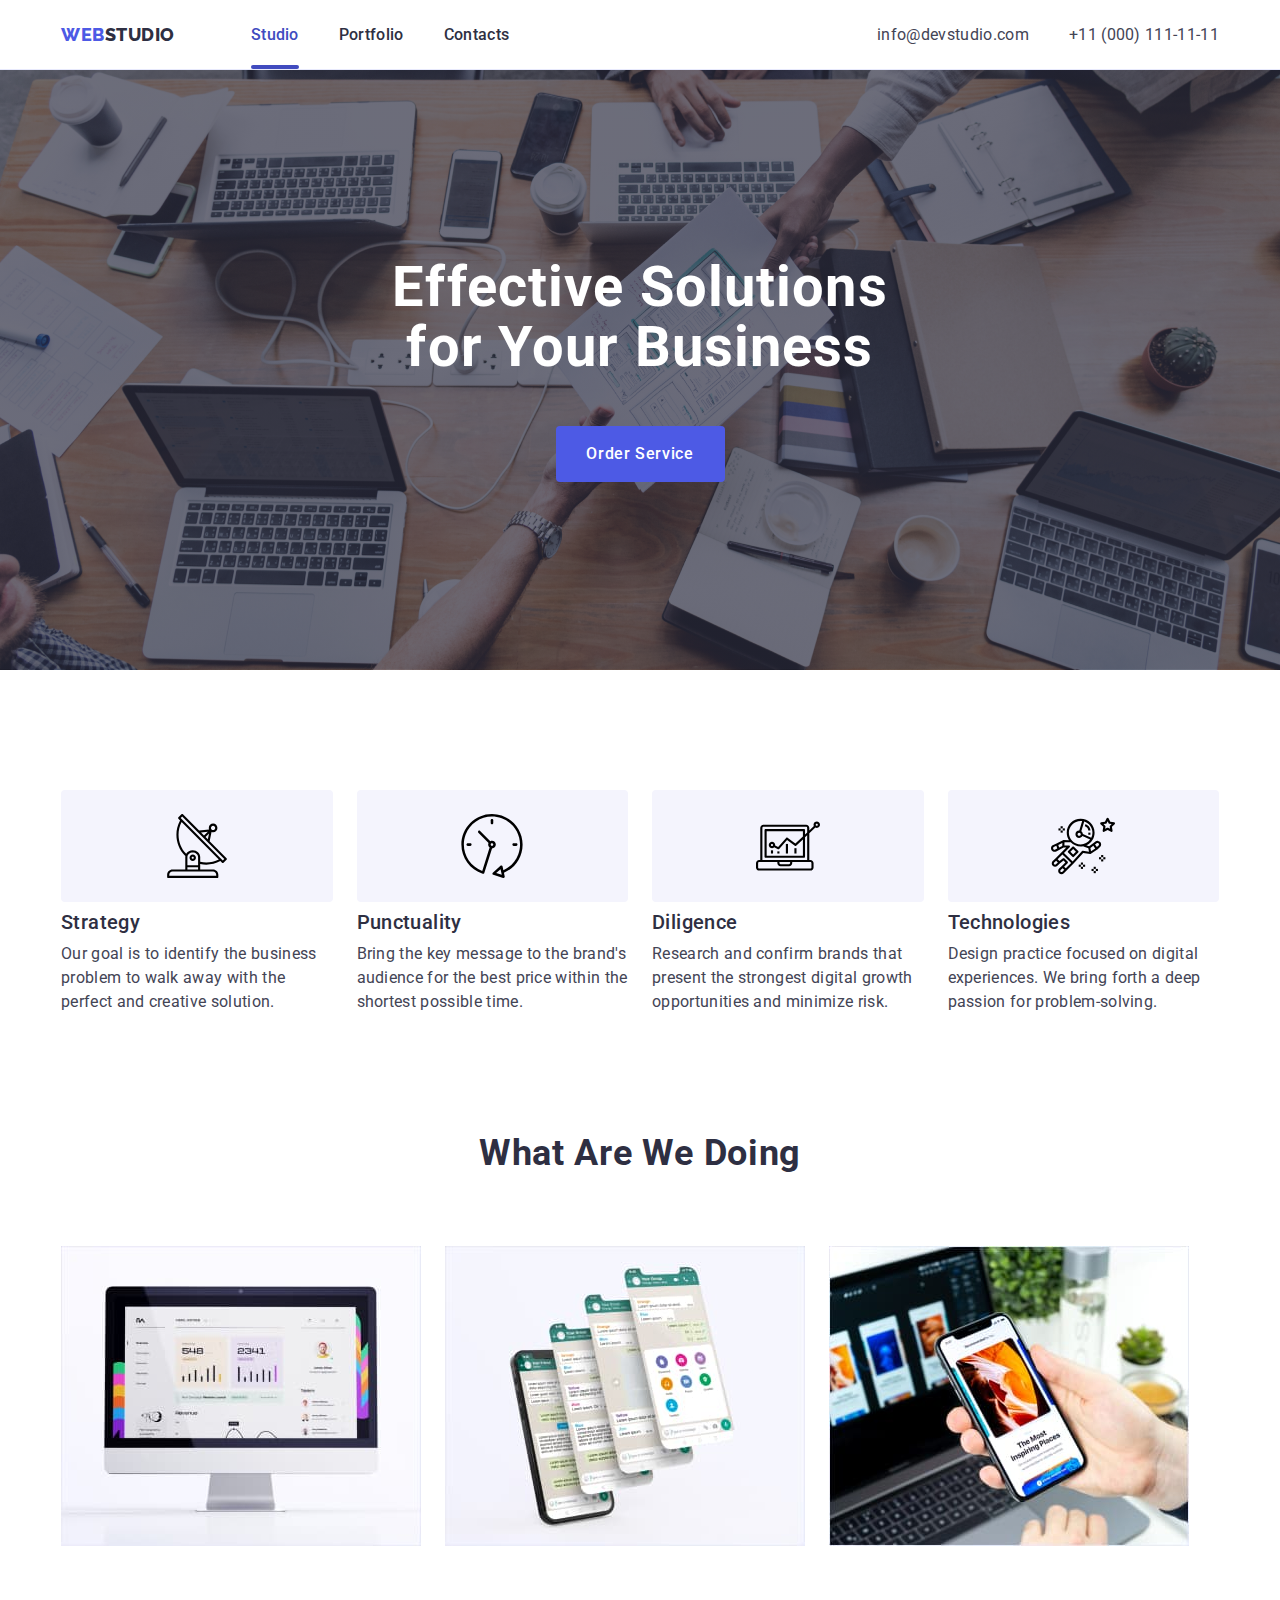
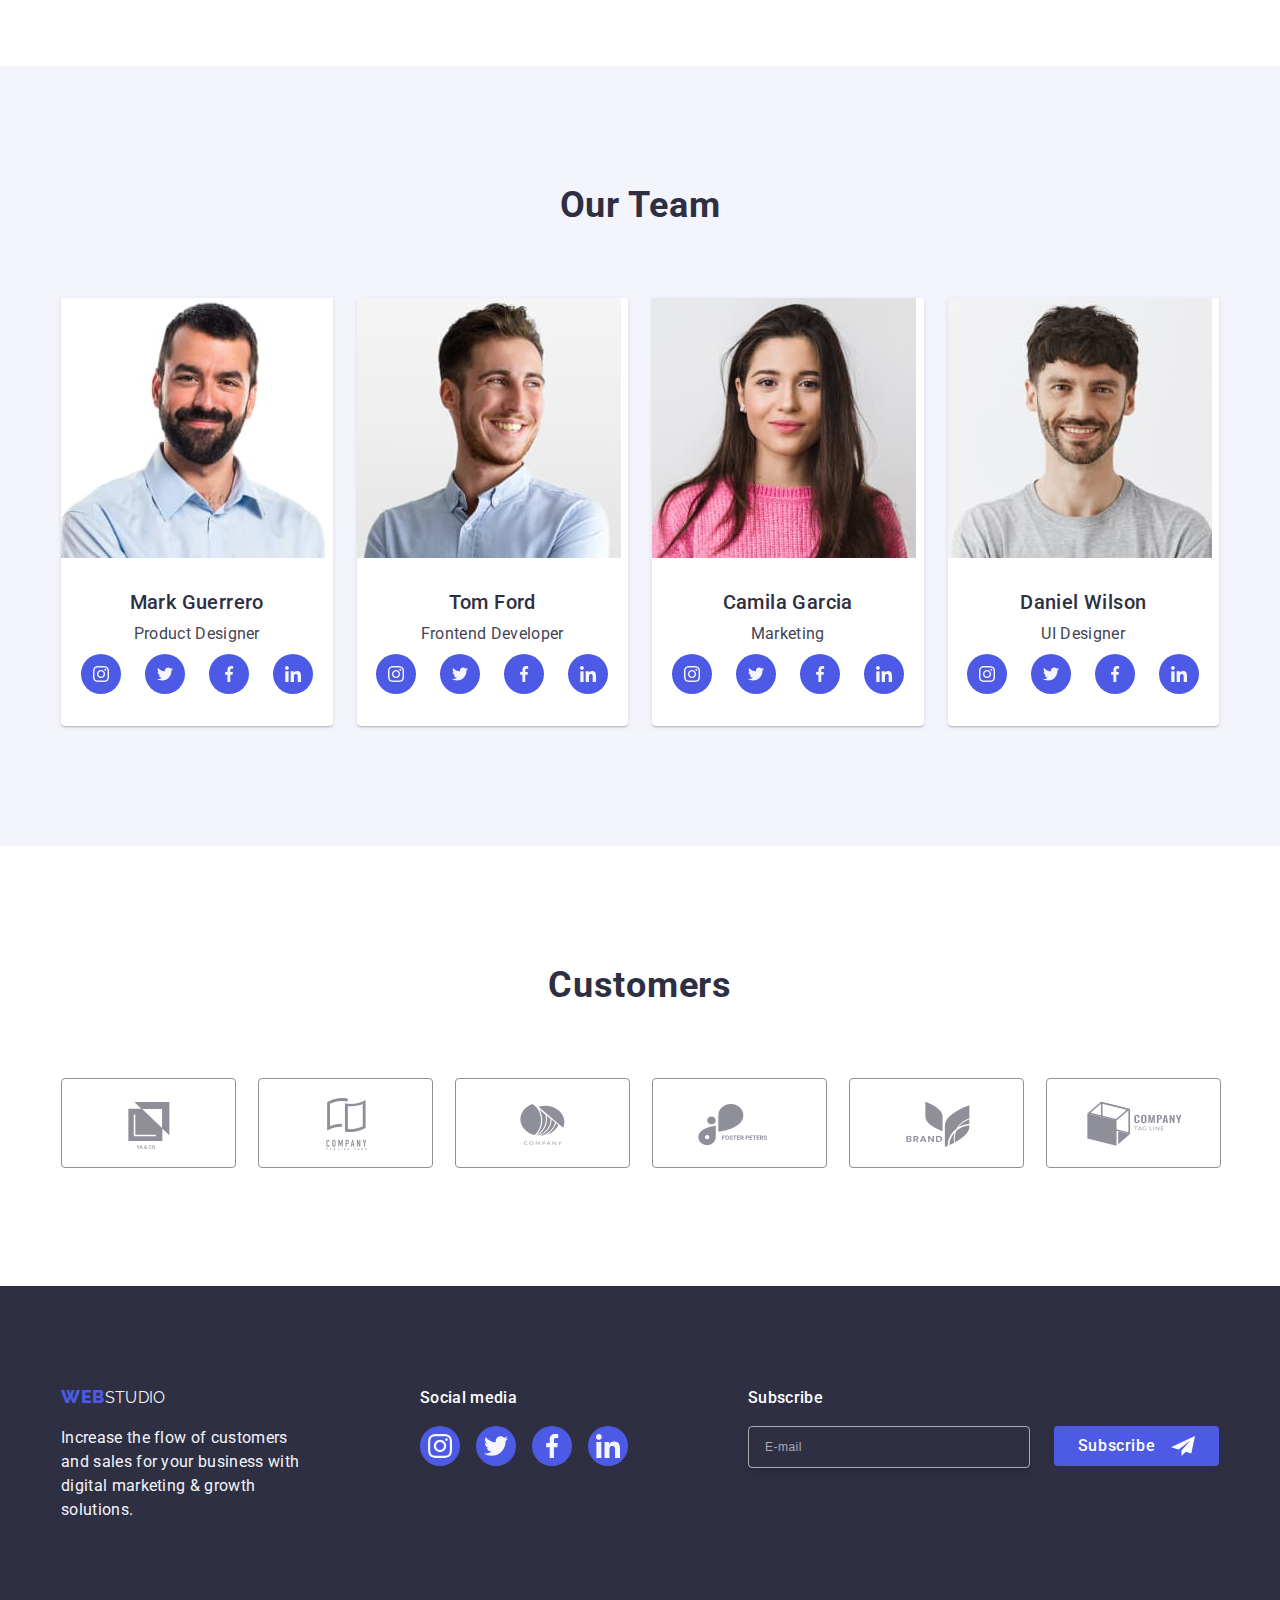
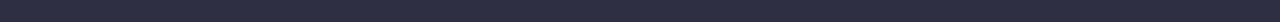
==== commit f9a6173e: "Changed in homework 7." ====
--- a/index.html
+++ b/index.html
@@ -45,12 +45,6 @@
                 <use href = "./images/icons.svg#icon-charm_menu-hamburger-1"></use>
             </svg>
             </button>
-            <ul class="menu">
-                <li><a href="" class="link">About</a></li>
-                <li><a href="" class="link">Products</a></li>
-                <li><a href="" class="link">Contacts</a></li>
-                <li><a href="" class="link">Career</a></li>
-              </ul>
         </div>
     </div>
     </header>
@@ -479,8 +473,8 @@
           </svg>
         </button>
         <ul class="mobile-menu">
-          <li><a href="" class="active-link">Studio</a></li>
-          <li><a href="" class="mobile-link">Products</a></li>
+          <li><a href="./index.html" class="active-link">Studio</a></li>
+          <li><a href="./portfolio.html" class="mobile-link">Prtfolio</a></li>
           <li><a href="" class="mobile-link">Contacts</a></li>
         </ul>
 
--- a/css/styles.css
+++ b/css/styles.css
@@ -48,6 +48,23 @@
 }
 
 @media screen and (min-width:320px) and (max-width:767px){
+
+
+    @media (min-device-pixel-ratio: 2),
+(-webkit-min-device-pixel-ratio: 2),
+(min-resolution: 192dpi),
+(min-resolution: 2dppx) {
+    .container-image {
+        background-image: linear-gradient(rgba(46,47,66,0.70)),
+        url("../images/Dark-bg-2-2\ \(1\).jpg");
+    }
+}
+
+
+    .container{
+        max-width:767px;
+        margin: 0 auto;
+    }
 
 
     /*  modal   */
@@ -88,7 +105,7 @@
         position: fixed;
         top: 0;
         left: 0;
-        width: 100vw;
+        width: 100%;
         height: 100vh;
         padding: 32px;
         background-color: var(--White-background);
@@ -217,12 +234,10 @@
 .header{
     border-bottom: 1px solid var(--Accent);
     box-shadow:  0px 2px 1px rgba(46, 47, 66, 0.08), 0px 1px 1px rgba(46, 47, 66, 0.16), 0px 1px 6px rgba(46, 47, 66, 0.08);
-    margin:auto;
     display: flex;
 }
 
 .header-div{
-    display:flex;
     height: 72px;
 
 }
@@ -286,7 +301,9 @@
     display: none;
 }
 
-
+.header > .container{
+    max-width:767px;
+}
 
 /*----------*/
 
@@ -577,6 +594,28 @@
 
 .social-media-parameters:focus{
     background-color: var(--Pressed-state);
+}
+
+.social-media-footer:hover{
+    background-color: var(--Success);
+}
+
+.social-media-footer:focus{
+    background-color: var(--Success);
+}
+
+.customer:hover{
+    border-color: var(--Pressed-state);
+    color: var(--Pressed-state);
+}
+
+.icon-color:hover{
+    color: var(--Pressed-state);
+}
+
+.customer:focus{
+    border-color: var(--Pressed-state);
+    color: var(--Pressed-state);
 }
 
 .icon{
@@ -771,7 +810,6 @@
 }
 
 .footer-button-svg{
-    margin-left: 16px;
     fill:var(--White-background);
 }
 
@@ -779,7 +817,7 @@
     width: 428px;
     height: 40px;
     background-color: transparent;
-    border: 1px solid var(--White-background);
+    border: 1px solid rgba(255, 255, 255, 0.6);;
     border-radius: 4px;
     padding-left: 16px;
     color: var(--White-background);
@@ -792,12 +830,10 @@
 }
 
 .footer-input::placeholder{
-    color: var(--White-background);
-}
-
-.footer-input > ::placeholder{
-    color: var(--White-background);
-}
+    color: rgba(255, 255, 255, 0.6);;
+}
+
+
 
 /*----------*/
 
@@ -816,7 +852,235 @@
 
 /*----------*/
 
+
+/*modal form*/
+
+.backdrop{
+    position: fixed;
+    top:0;
+    left:0;
+    width: 100%;
+    height: 100%;
+    background-color: rgba(46,47,66,0.4);
+    transition: opacity 250ms cubic-bezier(0.4, 0, 0.2, 1), visibility 250ms cubic-bezier(0.4, 0, 0.2, 1);
+}
+
+.is-hidden{
+    opacity: 0;
+    visibility: hidden;
+    pointer-events: none;
+}
+
+
+.close-btn{
+    position: absolute;
+    top:24px;
+    right: 24px;
+    width: 24px;
+    height: 24px;
+    border-radius: 50%;
+    display: flex;
+    align-items: center;
+    justify-content: center;
+    background-color: var(--Accent);
+    border: 1px solid rgba(0,0,0,0.1);
+    padding: 0;
+    cursor: pointer;
+    transition: background-color 250ms cubic-bezier(0.4,0,0.2,1),border 250ms cubic-bezier(0.4,0,0.2,1);
+}
+
+
+.text-modal{
+    color: var(--Dark);
+    font-weight: 500;
+    font-size: 16px;
+    line-height: 1.5;
+    letter-spacing: 0.02em;
+    text-align: center;
+    margin-bottom: 16px;
+
+}
+
+
+.modal-form{
+    margin-bottom: 8px;
+}
+
+.modal-form-two{
+    position: relative;
+
+}
+
+.modal-input{
+    width: 100%;
+    height: 40px;
+    border:1px solid rgba(46,47,66,0.4);
+    border-radius: 4px;
+    background-color: transparent;
+    padding-left: 38px;
+    transition: border-color 250ms cubic-bezier(0.4,0,0.2,1);
+    outline: transparent;
+}
+
+.modal-textarea{
+    margin-bottom: 16px;
+
+}
+
+.modal-textarea-input{
+    width: 100%;
+    height:120px;
+    font-size: 12px;
+    line-height: 1.17;
+    letter-spacing: 0.04em;
+    color: rgba(46,47,66,0.4);
+    border: 1px solid rgba(46,47,66,0.4);
+    border-radius: 4px;
+    background-color: transparent;
+    padding: 8px 16px;
+    outline: transparent;
+    resize: none;
+    transition: border-color 250ms cubic-bezier(0.4,0,0.2,1);
+}
+
+.modal-textarea-input:focus{
+    border-color: var(--Primary-Brand);
+}
+
+
+.modal-laber{
+    font-size: 12px;
+    line-height: 1.17;
+    letter-spacing: 0.04em;
+    color: var(--Subtle-Text);
+    display: block;
+    margin-bottom: 4px;
+
+}
+
+.modal{
+    position: absolute;
+    top:50%;
+    left:50%;
+    transform: translate(-50%,-50%) scale(1);
+    width: 392px;
+    min-height: 584px;
+    background-color: var(--Modal-background);
+    transition: transform 250ms cubic-bezier(0.4,0,0.2,1);
+    box-shadow: 0px 1px 1px rgba(0,0,0,0.14), 0px 1px 3px rgba(0, 0, 0, 0.12), 0px 2px 1px rgba(0, 0, 0, 0.2);
+    border-radius: 4px;
+    padding: 72px 24px 24px 24px;
+}
+
+.modal-input:focus{
+    border-color: var(--Primary-Brand);
+}
+
+.modal-form-two:focus-within{
+    fill: var(--Primary-Brand);
+}
+
+
+.modal-checkbox{
+    display: flex;
+    align-items: center;
+    margin-bottom: 24px;
+}
+
+.modal-span{
+    width: 16px;
+    height: 16px;
+    border: 1px solid rgba(46,47,66,0.4);
+    border-radius: 2px;
+    align-items: center;
+    justify-content: center;
+    transition: background-color 250ms cubic-bezier(0.4,0,0.2,1) border 250ms cubic-bezier(0.4,0,0.2,1) fill 250ms cubic-bezier(0.4,0,0.2,1);
+    display: inline-flex;
+    background-color: var(--White-background);
+    position: relative;
+    fill: transparent;
+}
+
+.modal-link{
+    color: var(--Primary-Brand);
+}
+
+.modal-button{
+    display: block;
+    margin: auto;
+    min-width: 169px;
+    min-height: 56px;
+    font-family: "Roboto", sans-serif;
+    font-size: 16px;
+    font-weight: 500;
+    line-height: 1.5;
+    letter-spacing: 0.04em;
+    color: var(--White-background);
+    cursor: pointer;
+    background-color: var(--Primary-Brand);
+    border: none;
+    border-radius: 4px;
+    transition: background-color 250ms cubic-bezier(0.4,0,0.2,1);
+}
+
+.modal-title{
+    font-family: "Roboto", sans-serif;
+    font-size: 16px;
+    font-style:normal;
+    font-weight: 500;
+    line-height: 24px;
+    letter-spacing: 0.32px;
+    width: 360px;
+    text-align: center;
+}
+
+.checkbox-input:checked + .checkbox > .modal-span{
+    background-color: var(--Pressed-state);
+    border: none;
+
+}
+
+.checkbox-input:checked + .checkbox > .modal-span > .modal-svg-two{
+    fill:var(--Light);
+}
+
+.checkbox{
+    display:block;
+    font-size: 12px;
+    line-height: 1.17;
+    letter-spacing: 0.04em;
+    color: var(--Subtle-Text);
+    cursor: pointer;
+    
+}
+
+.close-btn:focus{
+    background-color: var(--Pressed-state);
+    border: none;
+    fill: var(--White-background);
+}
+
+
+.checkbox-input{
+    overflow: hidden;
+    display: none;
+}
+
+.modal-svg{
+    position: absolute;
+    left:16px;
+    top:50%;
+    transform: translateY(-50%);
+    transition: fill 250ms cubic-bezier(0.4,0,0.2,1);
+}
+/*----------*/
+
+
+
+
+
 /*section portfolio*/
+
 .section-portfolio{
     padding-bottom: 48px;
 }
@@ -942,10 +1206,6 @@
         transition: transform 250ms cubic-bezier(0.4,0,0.2,1);
     }
 
-    
-    
-    
-    
     .link-image:focus .paragraf{
         transform: translateY(0);
     }
@@ -954,6 +1214,7 @@
         box-shadow: 0px 1px 6px rgba(46, 47, 66, 0.08), 0px 1px 1px rgba(46, 47, 66, 0.16), 0px 2px 1px rgba(46, 47, 66, 0.08);
     }
 
+
 /*----------*/
 
 }
@@ -961,6 +1222,21 @@
 
 
 @media screen and (min-width:768px) and (max-width:1199px) {
+
+
+    @media (min-device-pixel-ratio: 2),
+(-webkit-min-device-pixel-ratio: 2),
+(min-resolution: 192dpi),
+(min-resolution: 2dppx) {
+    .container-image {
+        background-image: linear-gradient(rgba(46,47,66,0.70)),
+        url("../images/Dark-bg-2-2\ \(2\).png");
+    }
+}
+
+    .menu-container{
+        display: none;
+    }
 
 
     .container{
@@ -990,12 +1266,13 @@
     .header{
         border-bottom: 1px solid var(--Accent);
         box-shadow:  0px 2px 1px rgba(46, 47, 66, 0.08), 0px 1px 1px rgba(46, 47, 66, 0.16), 0px 1px 6px rgba(46, 47, 66, 0.08);
-        margin:auto;
+        margin: auto;
     }
     
     .header-div{
         display:flex;
         height: 72px;
+        max-width: 767px;
     
     }
 
@@ -1115,7 +1392,7 @@
     .container-image{
         background-image: linear-gradient(rgba(46, 47, 66, 0.7), 
         rgba(46, 47, 66, 0.7)),
-        url(../images/Dark-bg\ \(2\).png);
+        url(../images/Dark-bg\ \(3\).png);
         flex-shrink: 0;
         max-width: 1440px;
         background-repeat: no-repeat;
@@ -1406,6 +1683,9 @@
     transition: background-color 250ms cubic-bezier(0.4,0,0.2,1);
 }
 
+
+
+
 .social-media-parameters:hover{
     background-color: var(--Pressed-state);
 
@@ -1413,6 +1693,32 @@
 
 .social-media-parameters:focus{
     background-color: var(--Pressed-state);
+}
+
+.social-media-footer:hover{
+    background-color: var(--Success);
+}
+
+.social-media-footer:focus{
+    background-color: var(--Success);
+}
+
+.customer:hover{
+    border-color: var(--Pressed-state);
+    color: var(--Pressed-state);
+}
+
+.icon-color:hover{
+    color: var(--Pressed-state);
+}
+
+.customer:focus{
+    border-color: var(--Pressed-state);
+    color: var(--Pressed-state);
+}
+
+.icon{
+    fill: var(--Light);
 }
 
 .icon{
@@ -1569,7 +1875,7 @@
     width: 264px;
     height: 40px;
     background-color: transparent;
-    border: 1px solid var(--White-background);
+    border: 1px solid rgba(255, 255, 255, 0.6);;
     border-radius: 4px;
     padding-left: 16px;
     color: var(--White-background);
@@ -1581,12 +1887,10 @@
 }
 
 .footer-input::placeholder{
-    color: var(--White-background);
-}
-
-.footer-input > ::placeholder{
-    color: var(--White-background);
-}
+    color: rgba(255, 255, 255, 0.6);;
+}
+
+
 
 .footer-button{
     display:flex;
@@ -1616,6 +1920,232 @@
 /*----------*/
 
 
+
+/*modal form*/
+
+.backdrop{
+    position: fixed;
+    top:0;
+    left:0;
+    width: 100%;
+    height: 100%;
+    background-color: rgba(46,47,66,0.4);
+    transition: opacity 250ms cubic-bezier(0.4, 0, 0.2, 1), visibility 250ms cubic-bezier(0.4, 0, 0.2, 1);
+}
+
+.is-hidden{
+    opacity: 0;
+    visibility: hidden;
+    pointer-events: none;
+}
+
+
+.close-btn{
+    position: absolute;
+    top:24px;
+    right: 24px;
+    width: 24px;
+    height: 24px;
+    border-radius: 50%;
+    display: flex;
+    align-items: center;
+    justify-content: center;
+    background-color: var(--Accent);
+    border: 1px solid rgba(0,0,0,0.1);
+    padding: 0;
+    cursor: pointer;
+    transition: background-color 250ms cubic-bezier(0.4,0,0.2,1),border 250ms cubic-bezier(0.4,0,0.2,1);
+}
+
+
+.text-modal{
+    color: var(--Dark);
+    font-weight: 500;
+    font-size: 16px;
+    line-height: 1.5;
+    letter-spacing: 0.02em;
+    text-align: center;
+    margin-bottom: 16px;
+
+}
+
+
+.modal-form{
+    margin-bottom: 8px;
+}
+
+.modal-form-two{
+    position: relative;
+
+}
+
+.modal-input{
+    width: 100%;
+    height: 40px;
+    border:1px solid rgba(46,47,66,0.4);
+    border-radius: 4px;
+    background-color: transparent;
+    padding-left: 38px;
+    transition: border-color 250ms cubic-bezier(0.4,0,0.2,1);
+    outline: transparent;
+}
+
+.modal-textarea{
+    margin-bottom: 16px;
+
+}
+
+.modal-textarea-input{
+    width: 100%;
+    height:120px;
+    font-size: 12px;
+    line-height: 1.17;
+    letter-spacing: 0.04em;
+    color: rgba(46,47,66,0.4);
+    border: 1px solid rgba(46,47,66,0.4);
+    border-radius: 4px;
+    background-color: transparent;
+    padding: 8px 16px;
+    outline: transparent;
+    resize: none;
+    transition: border-color 250ms cubic-bezier(0.4,0,0.2,1);
+}
+
+.modal-textarea-input:focus{
+    border-color: var(--Primary-Brand);
+}
+
+
+.modal-laber{
+    font-size: 12px;
+    line-height: 1.17;
+    letter-spacing: 0.04em;
+    color: var(--Subtle-Text);
+    display: block;
+    margin-bottom: 4px;
+
+}
+
+.modal{
+    position: absolute;
+    top:50%;
+    left:50%;
+    transform: translate(-50%,-50%) scale(1);
+    width: 408px;
+    min-height: 584px;
+    background-color: var(--Modal-background);
+    transition: transform 250ms cubic-bezier(0.4,0,0.2,1);
+    box-shadow: 0px 1px 1px rgba(0,0,0,0.14), 0px 1px 3px rgba(0, 0, 0, 0.12), 0px 2px 1px rgba(0, 0, 0, 0.2);
+    border-radius: 4px;
+    padding: 72px 24px 24px 24px;
+}
+
+.modal-input:focus{
+    border-color: var(--Primary-Brand);
+}
+
+.modal-form-two:focus-within{
+    fill: var(--Primary-Brand);
+}
+
+
+.modal-checkbox{
+    display: flex;
+    align-items: center;
+    margin-bottom: 24px;
+}
+
+.modal-span{
+    width: 16px;
+    height: 16px;
+    border: 1px solid rgba(46,47,66,0.4);
+    border-radius: 2px;
+    align-items: center;
+    justify-content: center;
+    transition: background-color 250ms cubic-bezier(0.4,0,0.2,1) border 250ms cubic-bezier(0.4,0,0.2,1) fill 250ms cubic-bezier(0.4,0,0.2,1);
+    display: inline-flex;
+    background-color: var(--White-background);
+    position: relative;
+    fill: transparent;
+}
+
+.modal-link{
+    color: var(--Primary-Brand);
+}
+
+.modal-button{
+    display: block;
+    margin: auto;
+    min-width: 169px;
+    min-height: 56px;
+    font-family: "Roboto", sans-serif;
+    font-size: 16px;
+    font-weight: 500;
+    line-height: 1.5;
+    letter-spacing: 0.04em;
+    color: var(--White-background);
+    cursor: pointer;
+    background-color: var(--Primary-Brand);
+    border: none;
+    border-radius: 4px;
+    transition: background-color 250ms cubic-bezier(0.4,0,0.2,1);
+}
+
+.modal-title{
+    font-family: "Roboto", sans-serif;
+    font-size: 16px;
+    font-style:normal;
+    font-weight: 500;
+    line-height: 24px;
+    letter-spacing: 0.32px;
+    width: 360px;
+    text-align: center;
+}
+
+.checkbox-input:checked + .checkbox > .modal-span{
+    background-color: var(--Pressed-state);
+    border: none;
+
+}
+
+.checkbox-input:checked + .checkbox > .modal-span > .modal-svg-two{
+    fill:var(--Light);
+}
+
+.checkbox{
+    display:block;
+    font-size: 12px;
+    line-height: 1.17;
+    letter-spacing: 0.04em;
+    color: var(--Subtle-Text);
+    cursor: pointer;
+    
+}
+
+.close-btn:focus{
+    background-color: var(--Pressed-state);
+    border: none;
+    fill: var(--White-background);
+}
+
+
+.checkbox-input{
+    overflow: hidden;
+    display: none;
+}
+
+.modal-svg{
+    position: absolute;
+    left:16px;
+    top:50%;
+    transform: translateY(-50%);
+    transition: fill 250ms cubic-bezier(0.4,0,0.2,1);
+}
+/*----------*/
+
+
+
+
 /*js menu*/
 
 .backrop-two{
@@ -1652,12 +2182,19 @@
 
 
 
-
-
-
-
 @media screen and (min-width:1200px) {
 
+
+
+    @media (min-device-pixel-ratio: 2),
+(-webkit-min-device-pixel-ratio: 2),
+(min-resolution: 192dpi),
+(min-resolution: 2dppx) {
+    .container-image {
+        background-image: linear-gradient(rgba(46,47,66,0.70)),
+        url("../images/people-office-2-2.png");
+    }
+}
     
     .container-phone{
         display: none;
@@ -2266,7 +2803,7 @@
         width: 264px;
         height: 40px;
         background-color: transparent;
-        border: 1px solid var(--White-background);
+        border: 1px solid rgba(255, 255, 255, 0.6);;
         border-radius: 4px;
         padding-left: 16px;
         color: var(--White-background);
@@ -2278,12 +2815,10 @@
     }
     
     .footer-input::placeholder{
-        color: var(--White-background);
-    }
-    
-    .footer-input > ::placeholder{
-        color: var(--White-background);
-    }
+        color: rgba(255, 255, 255, 0.6);
+    }
+    
+    
     
     .modal-checkbox{
         display: flex;
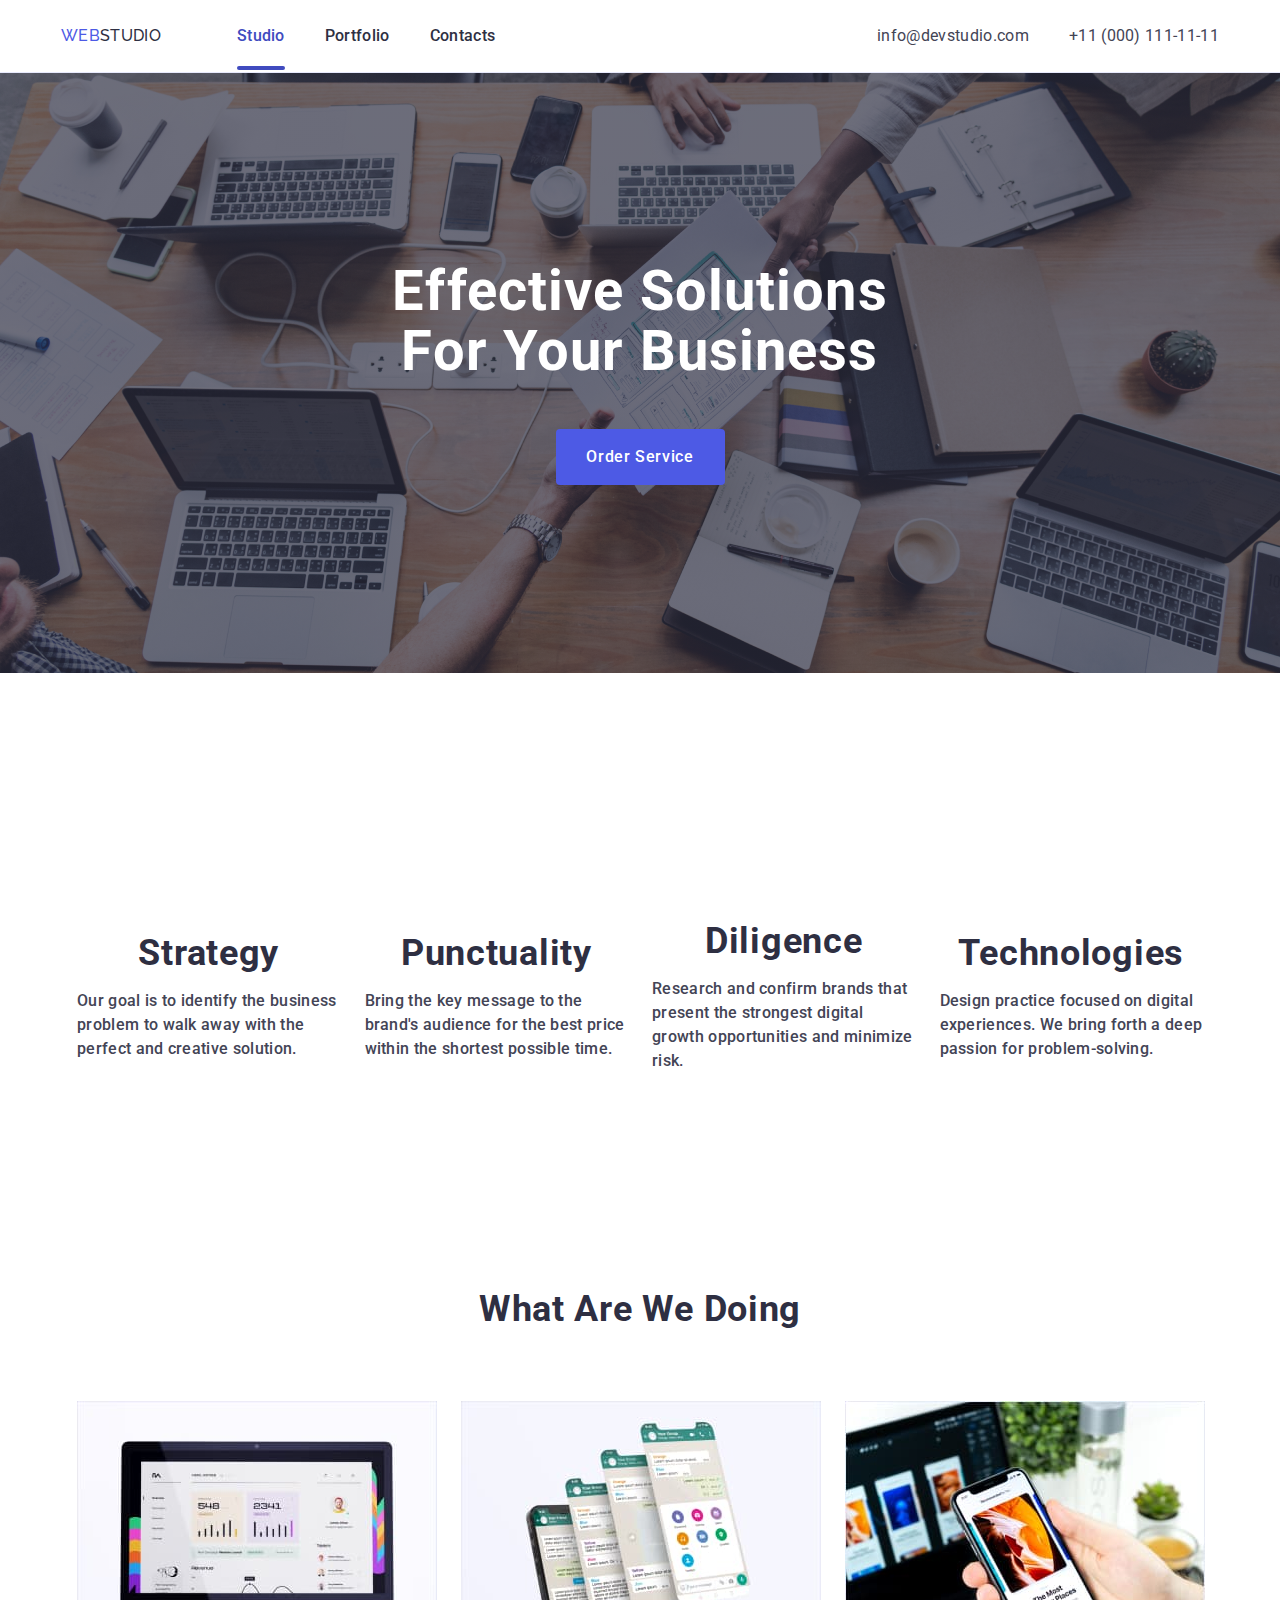
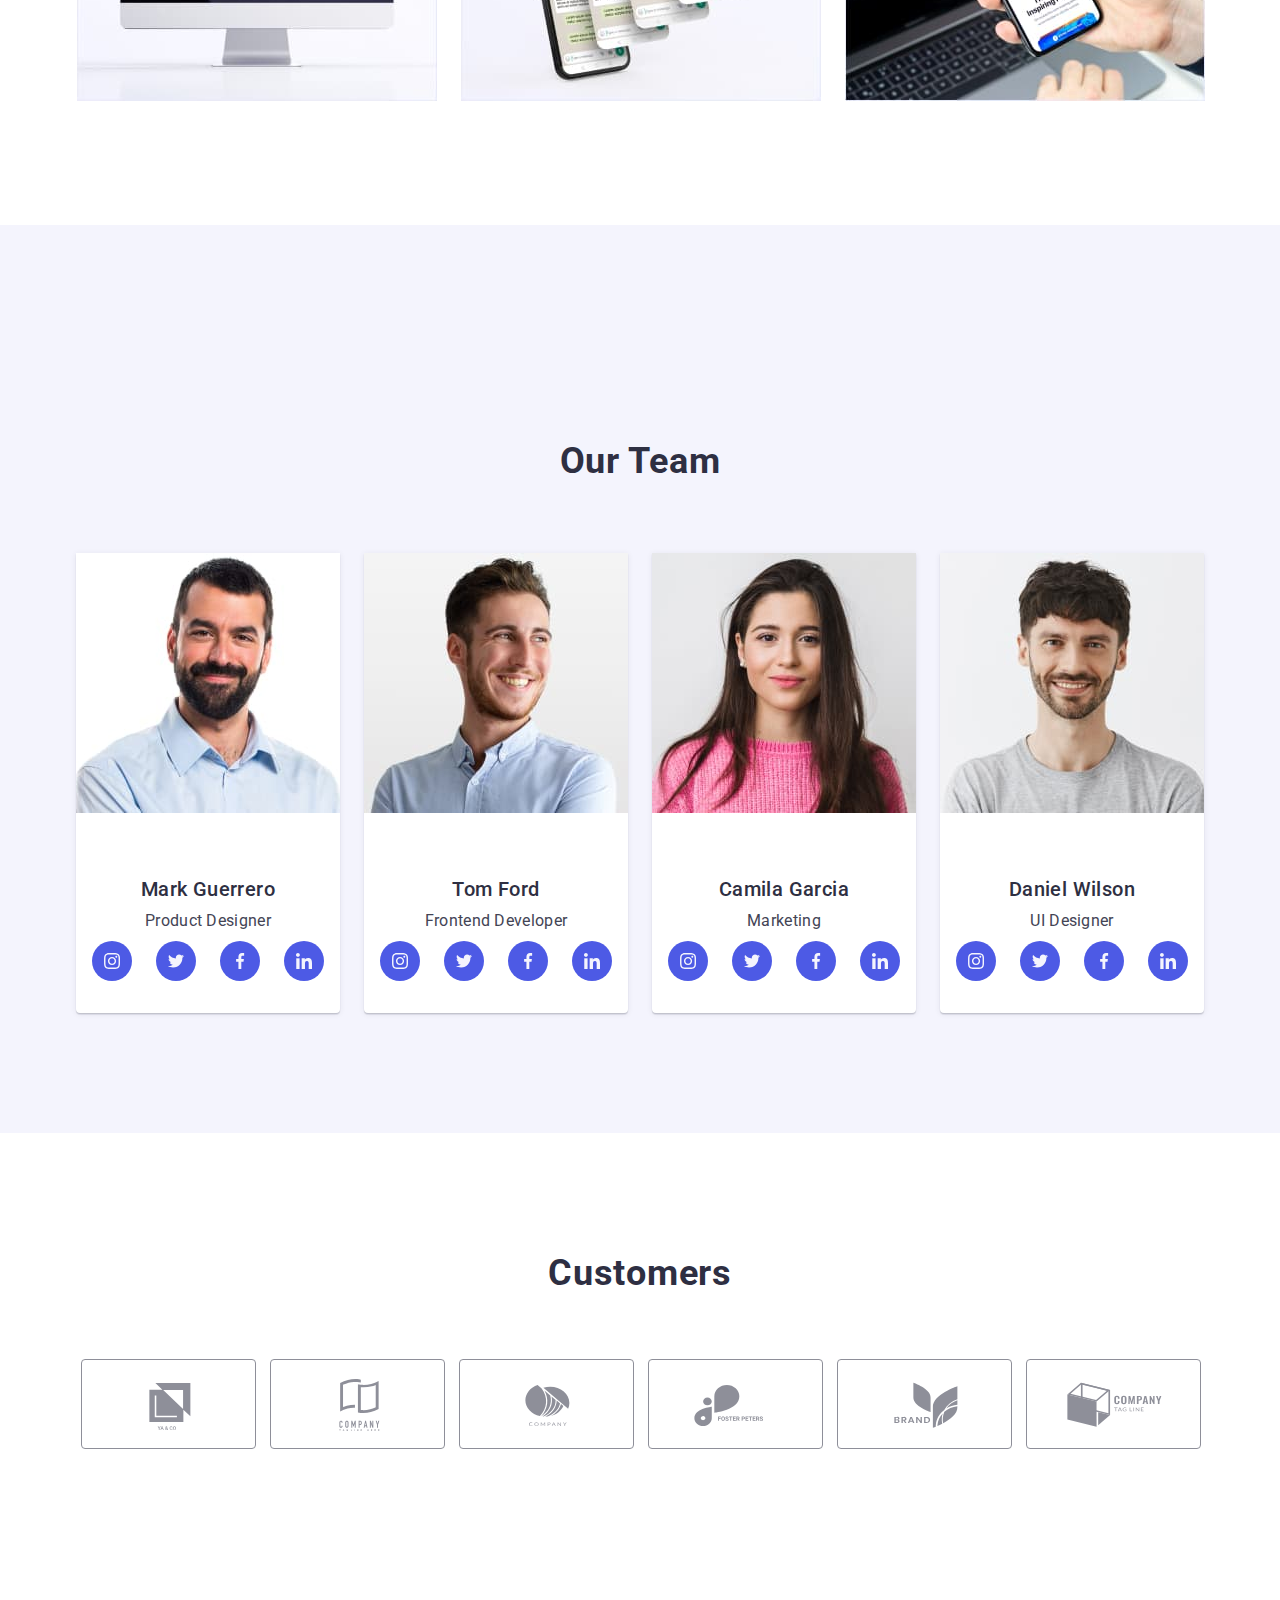
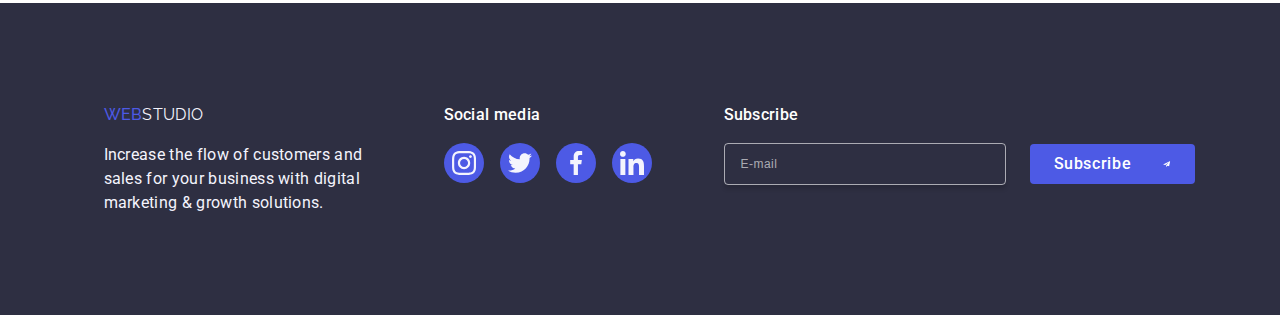
==== commit 437ccea5: "Changed in homework 7." ====
--- a/index.html
+++ b/index.html
@@ -119,7 +119,7 @@
                 <ul class="list list-atrybutes">
                     <li class="list-element-four">
                         
-                        <img class="img-person" src="./images/img_person1.jpg" alt="Man in blue shirt with short hair." width="264" height="260">
+                        <img src="./images/img_person1.jpg" alt="Man in blue shirt with short hair." width="264" height="260">
                         <div class = "container-person">
                             <h3 class="headline name">Mark Guerrero</h3>
                             <p class="text name">Product Designer</p>
@@ -164,7 +164,7 @@
                     </li>
                     <li class="list-element-four">
                         
-                        <img class="img-person" src="./images/img_person2.jpg" alt="Smiling man with blue shirt." width="264" height="260">
+                        <img src="./images/img_person2.jpg" alt="Smiling man with blue shirt." width="264" height="260">
                         <div class = "container-person">
                             <h3 class="headline name">Tom Ford</h3>
                             <p class="text name">Frontend Developer</p>
@@ -208,7 +208,7 @@
                     </li>
                     <li class="list-element-four">
                         
-                        <img class="img-person" src="./images/img_person3.jpg" alt="Woman with long hair and wearing a pink sweater." width="264" height="260">
+                        <img src="./images/img_person3.jpg" alt="Woman with long hair and wearing a pink sweater." width="264" height="260">
                         <div class = "container-person">
                             <h3 class="headline name">Camila Garcia</h3>
                             <p class="text name">Marketing</p>
@@ -252,7 +252,7 @@
                     </li>
                     <li class="list-element-four">
                         
-                        <img class="img-person" src="./images/img_person4.jpg" alt="Smiling man with white t-shirt" width="264" height="260">
+                        <img src="./images/img_person4.jpg" alt="Smiling man with white t-shirt" width="264" height="260">
                         <div class = "container-person">
                             <h3 class="headline name">Daniel Wilson</h3>
                             <p class="text name">UI Designer</p>
@@ -474,7 +474,7 @@
         </button>
         <ul class="mobile-menu">
           <li><a href="./index.html" class="active-link">Studio</a></li>
-          <li><a href="./portfolio.html" class="mobile-link">Prtfolio</a></li>
+          <li><a href="./portfolio.html" class="mobile-link">Portfolio</a></li>
           <li><a href="" class="mobile-link">Contacts</a></li>
         </ul>
 
--- a/css/styles.css
+++ b/css/styles.css
@@ -47,7 +47,7 @@
     height: auto;    
 }
 
-@media screen and (min-width:320px) and (max-width:767px){
+
 
 
     @media (min-device-pixel-ratio: 2),
@@ -61,28 +61,8 @@
 }
 
 
-    .container{
-        max-width:767px;
-        margin: 0 auto;
-    }
-
 
     /*  modal   */
-    .menu {
-        display: none;
-      }
-    
-    
-    .menu .link {
-      padding: 10px;
-      color: inherit;
-      text-decoration: none;
-    }
-    
-    .menu .link:hover,
-    .menu .link:focus {
-      text-decoration: underline;
-    }
     
     .menu-toggle {
       height: 24px;
@@ -177,6 +157,7 @@
     .active-link{
         color: var(--Pressed-state);
         font-family: "Roboto" sans-serif;
+        transition: color 250ms cubic-bezier(0.4,0,0.2,1);
         font-size: 36px;
         font-style: normal;
         font-weight: 700;
@@ -184,8 +165,8 @@
         letter-spacing: 0.72px;
         text-transform: capitalize;
         text-decoration: none;
-    }
-
+        position: relative;
+    }
 
     .emial-info{
         color:#434455;
@@ -223,8 +204,8 @@
 
 .container-phone{
     width: 100%;
-    margin-left:16px;
-    margin-right: 16px;
+    padding-left:16px;
+    padding-right: 16px;
     display: flex;
     justify-content: space-between;
 }
@@ -235,9 +216,11 @@
     border-bottom: 1px solid var(--Accent);
     box-shadow:  0px 2px 1px rgba(46, 47, 66, 0.08), 0px 1px 1px rgba(46, 47, 66, 0.16), 0px 1px 6px rgba(46, 47, 66, 0.08);
     display: flex;
+    margin: auto;
 }
 
 .header-div{
+    display:flex;
     height: 72px;
 
 }
@@ -248,16 +231,13 @@
 
 }
 
-.nav > .list{
-    display: none;
-}
 
 .logo{
     font-family: "Raleway",sans-serif;
     font-weight: 800;
     font-size: 18px;
-    line-height: 1.17;
-    letter-spacing: 0.03em;
+    line-height: 21px; 
+    letter-spacing: 0.54px;
     text-transform: uppercase;
     color:var(--Primary-Brand);
     text-decoration: none;
@@ -267,7 +247,7 @@
     font-weight: 500;
     color:var(--Dark);
     font-size: 16px;
-    line-height: 1.5;
+    line-height: 24px;
     letter-spacing: 0.32px;
     text-decoration: none;
     padding: 24px 0;
@@ -292,8 +272,9 @@
 }
 
 .list{
-    display: none;
-
+    list-style: none;
+    display: flex;
+    gap: 40px;
 }
 
 
@@ -301,9 +282,6 @@
     display: none;
 }
 
-.header > .container{
-    max-width:767px;
-}
 
 /*----------*/
 
@@ -331,7 +309,7 @@
 }
 
 .main-headline{
-    color: var(--WHITE, #FFF);
+    color: var(--White-background);
     justify-content: center;
     text-align: center;
     font-family: Roboto;
@@ -349,7 +327,6 @@
 .main-button{
     cursor: pointer;
     font-family: "Roboto", sans-serif;
-     font-family: Roboto;
     font-size: 16px;
     font-style: normal;
     font-weight: 500;
@@ -379,17 +356,7 @@
         background-color:var(--Pressed-state);
     }
 
-.link{
-    font-weight: 500;
-    color:var(--Dark);
-    font-size: 16px;
-    line-height: 1.5;
-    letter-spacing: 0.02em;
-    text-decoration: none;
-    padding: 24px 0;
-    position: relative;
-
-}
+
 
 /*----------*/
 
@@ -408,11 +375,6 @@
     overflow: hidden;
 }
 
-.list{
-    list-style: none;
-    display: flex;
-    gap: 40px;
-}
 
 .list-atrybutes{
     display: inline-flex;
@@ -466,6 +428,8 @@
 
 
 .section-second-opcion{
+    width: 100%;
+    display: flex;
     padding: 72px 0;
 }
 
@@ -478,9 +442,6 @@
 
 /*3 sekcja*/
 
-.section-third-opcion{
-    display: none;
-}
 
 /*----------*/
 
@@ -526,18 +487,10 @@
     flex-direction: column;
     align-items: center;
     gap: 32px;
-    margin:0 auto;
-    
-}
-
-.img-person{
-    color:var(--Dark);
-    font-weight: 500;
-    font-size: 16px;
-    line-height: 1.5;
-    letter-spacing: 0.02em;
-    text-decoration: none;
-}
+    
+}
+
+
 
 
 .container-person{
@@ -547,8 +500,8 @@
 .headline{
     font-weight: 500;
     font-size: 20px;
-    line-height: 1.2;
-    letter-spacing: 0.02em;
+    line-height: 24px;
+    letter-spacing: 0.4px;
     color:var(--Dark);
     margin-bottom: 8px;
 
@@ -562,9 +515,9 @@
 .text{
     color:var(--Text);
     font-size: 16px;
-    line-height: 1.5;
+    line-height: 24px;
     font-weight: 400;
-    letter-spacing: 0.02em;
+    letter-spacing: 0.32px;
 }
 
 
@@ -643,8 +596,6 @@
     justify-content: center;
     color: var(--Subtle-Text);
     transition: border-color 250ms cubic-bezier(0.4,0,0.2,1), color 250ms cubic-bezier(0.4,0,0.2,1);
-    
-    
 
 }
 
@@ -653,14 +604,22 @@
     flex-wrap: wrap;
     justify-content: center;
     margin: 0 auto;
+
 }
 
 .section-fourth-opcion .second-headline{
     margin-bottom: 30px;
 }
 
+
 .icon-color{
     fill: currentColor;
+}
+
+.section-fourth-opcion{
+    margin-bottom: 96px;
+    margin-left: 80px;
+    margin-right: 80px;
 }
 
 /*----------*/
@@ -700,7 +659,9 @@
     flex-direction: column;
 }
 
+
 .form-footer{
+    display: flex;
     flex-direction: column;
     justify-content: center;
     width:398px;
@@ -823,8 +784,8 @@
     color: var(--White-background);
     font-weight: 400;
     font-size: 12px;
-    line-height: 1.5;
-    letter-spacing: 0.04em;
+    line-height: 24px;
+    letter-spacing: 0.48px;
     box-shadow:0px 4px 4px 0px rgba(0,0,0,0.15);
     margin:0px 15px;
 }
@@ -891,12 +852,6 @@
 
 
 .text-modal{
-    color: var(--Dark);
-    font-weight: 500;
-    font-size: 16px;
-    line-height: 1.5;
-    letter-spacing: 0.02em;
-    text-align: center;
     margin-bottom: 16px;
 
 }
@@ -931,8 +886,8 @@
     width: 100%;
     height:120px;
     font-size: 12px;
-    line-height: 1.17;
-    letter-spacing: 0.04em;
+    line-height: 14px;
+    letter-spacing: 0.48px;
     color: rgba(46,47,66,0.4);
     border: 1px solid rgba(46,47,66,0.4);
     border-radius: 4px;
@@ -950,8 +905,8 @@
 
 .modal-laber{
     font-size: 12px;
-    line-height: 1.17;
-    letter-spacing: 0.04em;
+    line-height: 14px;
+    letter-spacing: 0.48px;
     color: var(--Subtle-Text);
     display: block;
     margin-bottom: 4px;
@@ -1013,8 +968,8 @@
     font-family: "Roboto", sans-serif;
     font-size: 16px;
     font-weight: 500;
-    line-height: 1.5;
-    letter-spacing: 0.04em;
+    line-height: 24px;
+    letter-spacing: 0.64px;
     color: var(--White-background);
     cursor: pointer;
     background-color: var(--Primary-Brand);
@@ -1022,6 +977,7 @@
     border-radius: 4px;
     transition: background-color 250ms cubic-bezier(0.4,0,0.2,1);
 }
+
 
 .modal-title{
     font-family: "Roboto", sans-serif;
@@ -1031,7 +987,6 @@
     line-height: 24px;
     letter-spacing: 0.32px;
     width: 360px;
-    text-align: center;
 }
 
 .checkbox-input:checked + .checkbox > .modal-span{
@@ -1047,8 +1002,8 @@
 .checkbox{
     display:block;
     font-size: 12px;
-    line-height: 1.17;
-    letter-spacing: 0.04em;
+    line-height: 14px;
+    letter-spacing: 0.48px;
     color: var(--Subtle-Text);
     cursor: pointer;
     
@@ -1060,6 +1015,11 @@
     fill: var(--White-background);
 }
 
+.close-btn:hover{
+    background-color: var(--Pressed-state);
+    border: none;
+    fill:var(--White-background);
+}
 
 .checkbox-input{
     overflow: hidden;
@@ -1154,16 +1114,6 @@
         border-radius:4px ;
     }
 
-    .link-photo{
-        font-weight: 500;
-        color:var(--Dark);
-        font-size: 16px;
-        line-height: 1.5;
-        letter-spacing: 0.02em;
-        text-decoration: none;
-        flex-direction: column;
-        
-    }
 
     .list-element-two{
         width: 396px;
@@ -1194,8 +1144,8 @@
     .paragraf{
         position: absolute;
         font-size: 16px;
-        line-height: 1.5;
-        letter-spacing: 0.02em;
+        line-height: 24px;
+        letter-spacing: 0.32px;
         color: var(--Light);
         padding: 40px 32px;
         top:0;
@@ -1206,6 +1156,15 @@
         transition: transform 250ms cubic-bezier(0.4,0,0.2,1);
     }
 
+
+    .link-image:hover .paragraf{
+        transform: translateY(0);
+    }
+    
+    .link-image:hover{
+        box-shadow: 0px 1px 6px rgba(46, 47, 66, 0.08), 0px 1px 1px rgba(46, 47, 66, 0.16), 0px 2px 1px rgba(46, 47, 66, 0.08);
+    }
+    
     .link-image:focus .paragraf{
         transform: translateY(0);
     }
@@ -1217,11 +1176,35 @@
 
 /*----------*/
 
-}
-
-
-
-@media screen and (min-width:768px) and (max-width:1199px) {
+
+@media screen and (max-width:768px){
+
+    .container-phone{
+        width: 100%;
+        margin-left:16px;
+        margin-right: 16px;
+        display: flex;
+        justify-content: space-between;
+    }
+
+    .nav > .list{
+        display: none;
+    }
+
+    .container{
+        max-width:767px;
+        margin: 0 auto;
+    }
+    
+    
+    .section-third-opcion{
+        display: none;
+    }
+
+
+}
+
+@media screen and (min-width:768px) and (max-width:1200px) {
 
 
     @media (min-device-pixel-ratio: 2),
@@ -1234,6 +1217,7 @@
     }
 }
 
+
     .menu-container{
         display: none;
     }
@@ -1246,51 +1230,20 @@
 
     /*header*/
 
-    .container-phone{
-        display: none;
-    }
 
     .menu-toggle{
         display:none;
     }
 
-    .menu{
-        display: none;
-    }
+    
 
 
     .svg-header{
         display: none;
     }
 
-    .header{
-        border-bottom: 1px solid var(--Accent);
-        box-shadow:  0px 2px 1px rgba(46, 47, 66, 0.08), 0px 1px 1px rgba(46, 47, 66, 0.16), 0px 1px 6px rgba(46, 47, 66, 0.08);
-        margin: auto;
-    }
-    
-    .header-div{
-        display:flex;
-        height: 72px;
-        max-width: 767px;
-    
-    }
-
-    .nav{
-        display: flex;
-        align-items: center;
-    
-    }
 
     .logo{
-        font-family: "Raleway",sans-serif;
-        font-weight: 800;
-        font-size: 18px;
-        line-height: 1.17;
-        letter-spacing: 0.03em;
-        text-transform: uppercase;
-        color:var(--Primary-Brand);
-        text-decoration: none;
         margin-right: 120px;
         margin-left:16px;
     }
@@ -1317,35 +1270,17 @@
     }
 
 
-    .span-header{
-        color: var(--Dark);
-    }
-    
-    .nav > .logo{
-        color: var(--Primary-Brand);
-    }
-
-    .list{
-        list-style: none;
-        display: flex;
-        gap: 40px;
-    
-    
-    }
-
     .active-link{
-        color: var(--Pressed-state);
-        transition: color 250ms cubic-bezier(0.4,0,0.2,1);
         font-weight: 500;
         font-size: 16px;
-        line-height: 1.5;
-        letter-spacing: 0.02em;
+        line-height: 24px;
+        letter-spacing: 0.32px;
         text-decoration: none;
         padding: 24px 0;
         position: relative;
         
     }
-    
+
     .active-link::after{
         position: absolute;
         content: "";
@@ -1393,12 +1328,7 @@
         background-image: linear-gradient(rgba(46, 47, 66, 0.7), 
         rgba(46, 47, 66, 0.7)),
         url(../images/Dark-bg\ \(3\).png);
-        flex-shrink: 0;
-        max-width: 1440px;
-        background-repeat: no-repeat;
-        background-position: center;
-        background-size: cover;
-        margin:0 auto;
+
     }
     
     .container-image > .container{
@@ -1409,160 +1339,47 @@
     }
     
     .section{
-        background-color:var(--Hero-background);
-        padding-top: 112px;
-        padding-bottom: 112px;
         padding-left: 137px;
         padding-right: 137px;
     }
+
     
     .main-headline{
-        color: var(--WHITE, #FFF);
-        justify-content: center;
-        text-align: center;
-        font-family: Roboto;
         font-size: 56px;
-        font-style: normal;
-        font-weight: 700;
-        text-transform: capitalize;
         margin-bottom: 36px;
         line-height: 60px; 
         letter-spacing: 1.12px;
         max-width: 496px;
     
     }
-    
-    .main-button{
-        cursor: pointer;
-        font-family: "Roboto", sans-serif;
-        font-size: 16px;
-        font-style: normal;
-        font-weight: 500;
-        line-height: 24px; 
-        letter-spacing: 0.64px;
-        color: var(--White-background);
-        background-color: var(--Primary-Brand);
-        display:block;
-        min-width: 169px;
-        height: 56px;
-        border: none;
-        border-radius: 4px;
-        margin:auto;
-        transition: background-color 250ms cubic-bezier(0.4,0,0.2,1);
-    }
-    
-        .main-button:hover,
-        .button:hover{
-            color: var(--White-background);
-            background-color: var(--Pressed-state);
-            cursor: pointer;
-        }
-        
-        .main-button:focus,
-        .button:focus{
-            color:var(--White-background);
-            background-color:var(--Pressed-state);
-        }
-    
-    .link{
-        font-weight: 500;
-        color:var(--Dark);
-        font-size: 16px;
-        line-height: 1.5;
-        letter-spacing: 0.02em;
-        text-decoration: none;
-        padding: 24px 0;
-        position: relative;
-    
-    }
+
+
+
 
     /*----------*/
 
     /*2 sekcja*/
 
-    .visually-hidden {
-        position: absolute;
-        width: 1px;
-        height: 1px;
-        margin: -1px;
-        border: 0;
-        padding: 0;
-        white-space: nowrap;
-        clip-path: inset(100%);
-        clip: rect(0 0 0 0);
-        overflow: hidden;
-    }
-    
-    .list{
-        list-style: none;
-        display: flex;
-        gap: 40px;
-    }
     
     .list-atrybutes{
-        display: inline-flex;
         flex-direction:row;
         flex-wrap: wrap;
-        align-items: flex-start;
-        justify-content: center;
         row-gap: 74px;
         column-gap:24px;
     }
-    
+
     
     
     .list-element{
-        display: flex;
         width: 356px;
-        flex-direction: column;
         align-items: flex-start;
-        gap: 8px;
-    }
-    
-    .section-second-opcion .headline{
-        color:var(--Dark);
-        margin-bottom: 8px;
-        align-items: center;
-        font-family: "Roboto" sans-serif;
-        font-size: 36px;
-        font-style: normal;
-        font-weight: 700;
-        line-height: 40px; 
-        letter-spacing: 0.72px;
-        text-transform: capitalize;
-
-    
-    }
-    
-    .section-second-opcion .text{
-        color:var(--Text);
-        font-family: "Roboto" sans-serif;
-        font-size: 16px;
-        font-style: normal;
-        font-weight: 500;
-        line-height: 24px; 
-        letter-spacing: 0.32px;
     }
     
     
     .section-second-opcion{
-        width: 100%;
-        display: flex;
         padding: 96px 0;
     }
-    
-    .section-second-opcion svg{
-        display:none;
-    }
-
-    .section-second-opcion .text{
-        color:var(--Text);
-        font-size: 16px;
-        line-height: 24px;
-        font-style: normal;
-        font-weight: 500;
-        letter-spacing: 0.32px;
-    }
+
 
     
 
@@ -1581,212 +1398,30 @@
 
 /*4 sekcja*/
 
-.last-section{
-    background-color: var(--Light);
-    width: 100%;
-    display: flex;
-    margin: auto;
-    padding-bottom: 96px;
-}
-
 
 .last-section  .list-atrybutes{
-    width:100%;
-    margin: auto;
     row-gap: 64px;
     column-gap: 24px;
     
 }
 
-.second-headline{
-    font-size: 36px;
-    text-align: center;
-    color: var(--Dark);
-    font-family: "Roboto" ;
-    font-style: normal;
-    font-weight: 700;
-    line-height: 40px; 
-    letter-spacing: 0.72px;
-    text-transform: capitalize;
-    margin-top:96px;
-    margin-bottom: 72px;
-}
-
-
-.list-element-four{
-    background-color: var(--White-background);
-    border-radius: 0px 0px 4px 4px;
-    box-shadow: 0px 1px 6px rgba(46, 47, 66, 0.08), 0px 1px 1px rgba(46, 47, 66, 0.16), 0px 2px 1px rgba(46, 47, 66, 0.08);
-    display: flex;
-    width: 264px;
-    padding-bottom: 0px;
-    flex-direction: column;
-    align-items: center;
-    gap: 32px;
-    
-}
-
-.img-person{
-    color:var(--Dark);
-    font-weight: 500;
-    font-size: 16px;
-    line-height: 1.5;
-    letter-spacing: 0.02em;
-    text-decoration: none;
-}
-
-
-.container-person{
-    padding: 32px 0px;
-}
-
-.headline{
-    font-weight: 500;
-    font-size: 20px;
-    line-height: 1.2;
-    letter-spacing: 0.02em;
-    color:var(--Dark);
-    margin-bottom: 8px;
-
-}
-
-.name{
-    text-align: center;
-}
-
-
-.text{
-    color:var(--Text);
-    font-size: 16px;
-    line-height: 1.5;
-    font-weight: 400;
-    letter-spacing: 0.02em;
-}
-
-
-.social-media-icons-two{
-    display: flex;
-    justify-content: center;
-    gap:24px;
-    list-style: none;
-    margin-top: 8px;
-}
-
-.social-media-parameters{
-    width: 100%;
-    height: 100%;
-    background-color: var(--Primary-Brand);
-    border-radius: 50%;
-    display: flex;
-    align-items: center;
-    justify-content: center;
-    transition: background-color 250ms cubic-bezier(0.4,0,0.2,1);
-}
-
-
-
-
-.social-media-parameters:hover{
-    background-color: var(--Pressed-state);
-
-}
-
-.social-media-parameters:focus{
-    background-color: var(--Pressed-state);
-}
-
-.social-media-footer:hover{
-    background-color: var(--Success);
-}
-
-.social-media-footer:focus{
-    background-color: var(--Success);
-}
-
-.customer:hover{
-    border-color: var(--Pressed-state);
-    color: var(--Pressed-state);
-}
-
-.icon-color:hover{
-    color: var(--Pressed-state);
-}
-
-.customer:focus{
-    border-color: var(--Pressed-state);
-    color: var(--Pressed-state);
-}
-
-.icon{
-    fill: var(--Light);
-}
-
-.icon{
-    fill: var(--Light);
-}
 
 
 /*----------*/
 
 /*5 sekcja*/
+
 
 
 .customers{
     width: 168px;
-    height: 88px;
-    list-style: none;
     margin:30px 16px;
 }
 
-.customer{
-    width: 100%;
-    height: 100%;
-    border: 1px solid var(--Subtle-Text);
-    border-radius: 4px;
-    display: flex;
-    align-items: center;
-    justify-content: center;
-    color: var(--Subtle-Text);
-    transition: border-color 250ms cubic-bezier(0.4,0,0.2,1), color 250ms cubic-bezier(0.4,0,0.2,1);
-    
-    
-
-}
-
-.icons-customers{
-    display: flex;
-    flex-wrap: wrap;
-    justify-content: center;
-    margin: 0 auto;
-}
-
-.section-fourth-opcion{
-    margin-bottom: 96px;
-}
-
-.section-fourth-opcion .second-headline{
-    margin-bottom: 30px;
-}
-
-.icon-color{
-    fill: currentColor;
-}
-
 /*footer*/
 
-.footer{
-    display: flex;
-    background-color:var(--Dark);
-    padding: 100px 0;
-    gap:20px;
-    
-
-}
-
-.foot{
-    margin-right: 24px;
-
-}
+
+
 
 .logo{
     font-family: "Raleway",sans-serif;
@@ -1820,330 +1455,56 @@
 }
 
 .social-media{
-    font-weight: 500;
-    font-size: 16px;
-    line-height: 1.5;
-    letter-spacing: 0.02em;
-    color: var(--White-background);
     margin-bottom: 16px;
-
-}
-
-.social-media-icons{
-    display: flex;
-    gap: 16px;
-    list-style: none;
-
-}
+    margin-left: 0px; 
+
+}
+
+
 
 .flex-footer{
-    display: flex;
-    justify-content: center;
+    flex-direction: row;;
     align-items: baseline;
     flex-wrap: wrap;
     row-gap: 72px;
-
-}
-
+    column-gap: 24px;
+    padding-right: 65px;
+
+}
 
 .div-footer{
-    display: flex;
-    flex-direction: column;
-    gap:16px;
+    margin-right:100px;
 }
 
 
 .footer-text{
+    margin-left: 0px;
     margin-bottom: 16px;
-    font-weight: 500;
-    font-size: 16px;
-    line-height: 1.5;
-    letter-spacing: 0.02em;
-    color: var(--White-background);
-
-}
+
+}
+
 
 
 .form-footer{
-    display: flex;
     gap:24px;
-    margin-right:70px;
-
-}
+    flex-direction: row;
+}
+
 
 .footer-input{
     width: 264px;
-    height: 40px;
-    background-color: transparent;
-    border: 1px solid rgba(255, 255, 255, 0.6);;
-    border-radius: 4px;
-    padding-left: 16px;
-    color: var(--White-background);
-    font-weight: 400;
-    font-size: 12px;
-    line-height: 1.5;
-    letter-spacing: 0.04em;
-    box-shadow:0px 4px 4px 0px rgba(0,0,0,0.15);
-}
-
-.footer-input::placeholder{
-    color: rgba(255, 255, 255, 0.6);;
-}
-
-
-
-.footer-button{
-    display:flex;
-    min-width: 165px;
-    height: 40px;
-    justify-content: center;
-    align-items: center;
-    font-family: "Roboto",sans-serif;
-    font-size: 16px;
-    font-weight: 500;
-    line-height: 1.5;
-    letter-spacing: 0.04em;
-    color: var(--White-background);
-    background-color: var(--Primary-Brand);
-    border: none;
-    border-radius: 4px;
-    cursor: pointer;
-
-}
+    margin-left:70px;
+}
+
+
 
 .footer-button-svg{
     margin-left: 16px;
-    fill:var(--White-background);
-}
+}
+
 
 
 /*----------*/
-
-
-
-/*modal form*/
-
-.backdrop{
-    position: fixed;
-    top:0;
-    left:0;
-    width: 100%;
-    height: 100%;
-    background-color: rgba(46,47,66,0.4);
-    transition: opacity 250ms cubic-bezier(0.4, 0, 0.2, 1), visibility 250ms cubic-bezier(0.4, 0, 0.2, 1);
-}
-
-.is-hidden{
-    opacity: 0;
-    visibility: hidden;
-    pointer-events: none;
-}
-
-
-.close-btn{
-    position: absolute;
-    top:24px;
-    right: 24px;
-    width: 24px;
-    height: 24px;
-    border-radius: 50%;
-    display: flex;
-    align-items: center;
-    justify-content: center;
-    background-color: var(--Accent);
-    border: 1px solid rgba(0,0,0,0.1);
-    padding: 0;
-    cursor: pointer;
-    transition: background-color 250ms cubic-bezier(0.4,0,0.2,1),border 250ms cubic-bezier(0.4,0,0.2,1);
-}
-
-
-.text-modal{
-    color: var(--Dark);
-    font-weight: 500;
-    font-size: 16px;
-    line-height: 1.5;
-    letter-spacing: 0.02em;
-    text-align: center;
-    margin-bottom: 16px;
-
-}
-
-
-.modal-form{
-    margin-bottom: 8px;
-}
-
-.modal-form-two{
-    position: relative;
-
-}
-
-.modal-input{
-    width: 100%;
-    height: 40px;
-    border:1px solid rgba(46,47,66,0.4);
-    border-radius: 4px;
-    background-color: transparent;
-    padding-left: 38px;
-    transition: border-color 250ms cubic-bezier(0.4,0,0.2,1);
-    outline: transparent;
-}
-
-.modal-textarea{
-    margin-bottom: 16px;
-
-}
-
-.modal-textarea-input{
-    width: 100%;
-    height:120px;
-    font-size: 12px;
-    line-height: 1.17;
-    letter-spacing: 0.04em;
-    color: rgba(46,47,66,0.4);
-    border: 1px solid rgba(46,47,66,0.4);
-    border-radius: 4px;
-    background-color: transparent;
-    padding: 8px 16px;
-    outline: transparent;
-    resize: none;
-    transition: border-color 250ms cubic-bezier(0.4,0,0.2,1);
-}
-
-.modal-textarea-input:focus{
-    border-color: var(--Primary-Brand);
-}
-
-
-.modal-laber{
-    font-size: 12px;
-    line-height: 1.17;
-    letter-spacing: 0.04em;
-    color: var(--Subtle-Text);
-    display: block;
-    margin-bottom: 4px;
-
-}
-
-.modal{
-    position: absolute;
-    top:50%;
-    left:50%;
-    transform: translate(-50%,-50%) scale(1);
-    width: 408px;
-    min-height: 584px;
-    background-color: var(--Modal-background);
-    transition: transform 250ms cubic-bezier(0.4,0,0.2,1);
-    box-shadow: 0px 1px 1px rgba(0,0,0,0.14), 0px 1px 3px rgba(0, 0, 0, 0.12), 0px 2px 1px rgba(0, 0, 0, 0.2);
-    border-radius: 4px;
-    padding: 72px 24px 24px 24px;
-}
-
-.modal-input:focus{
-    border-color: var(--Primary-Brand);
-}
-
-.modal-form-two:focus-within{
-    fill: var(--Primary-Brand);
-}
-
-
-.modal-checkbox{
-    display: flex;
-    align-items: center;
-    margin-bottom: 24px;
-}
-
-.modal-span{
-    width: 16px;
-    height: 16px;
-    border: 1px solid rgba(46,47,66,0.4);
-    border-radius: 2px;
-    align-items: center;
-    justify-content: center;
-    transition: background-color 250ms cubic-bezier(0.4,0,0.2,1) border 250ms cubic-bezier(0.4,0,0.2,1) fill 250ms cubic-bezier(0.4,0,0.2,1);
-    display: inline-flex;
-    background-color: var(--White-background);
-    position: relative;
-    fill: transparent;
-}
-
-.modal-link{
-    color: var(--Primary-Brand);
-}
-
-.modal-button{
-    display: block;
-    margin: auto;
-    min-width: 169px;
-    min-height: 56px;
-    font-family: "Roboto", sans-serif;
-    font-size: 16px;
-    font-weight: 500;
-    line-height: 1.5;
-    letter-spacing: 0.04em;
-    color: var(--White-background);
-    cursor: pointer;
-    background-color: var(--Primary-Brand);
-    border: none;
-    border-radius: 4px;
-    transition: background-color 250ms cubic-bezier(0.4,0,0.2,1);
-}
-
-.modal-title{
-    font-family: "Roboto", sans-serif;
-    font-size: 16px;
-    font-style:normal;
-    font-weight: 500;
-    line-height: 24px;
-    letter-spacing: 0.32px;
-    width: 360px;
-    text-align: center;
-}
-
-.checkbox-input:checked + .checkbox > .modal-span{
-    background-color: var(--Pressed-state);
-    border: none;
-
-}
-
-.checkbox-input:checked + .checkbox > .modal-span > .modal-svg-two{
-    fill:var(--Light);
-}
-
-.checkbox{
-    display:block;
-    font-size: 12px;
-    line-height: 1.17;
-    letter-spacing: 0.04em;
-    color: var(--Subtle-Text);
-    cursor: pointer;
-    
-}
-
-.close-btn:focus{
-    background-color: var(--Pressed-state);
-    border: none;
-    fill: var(--White-background);
-}
-
-
-.checkbox-input{
-    overflow: hidden;
-    display: none;
-}
-
-.modal-svg{
-    position: absolute;
-    left:16px;
-    top:50%;
-    transform: translateY(-50%);
-    transition: fill 250ms cubic-bezier(0.4,0,0.2,1);
-}
-/*----------*/
-
-
 
 
 /*js menu*/
@@ -2157,21 +1518,39 @@
     background-color: var(--White-background);
 }
 
-.social-media-element{
-    width: 40px;
-    height: 40px;
-}
-
-.social-media-footer{
-    width: 100%;
-    height: 100%;
-    background-color: var(--Primary-Brand);
-    border-radius: 50%;
-    display: flex;
-    align-items: center;
-    justify-content: center;
-    transition: background-color 250ms cubic-bezier(0.4,0,0.2,1);
-}
+
+
+
+/*section portfolio*/
+
+    .list-element-two{
+        width: 356px;
+    }
+
+
+    .container-two{
+        width:356px;
+    }
+
+
+    .wrap{
+        flex-wrap: wrap;
+        flex-direction: row;
+        column-gap: 24px;
+        row-gap: 24px;
+    }
+
+    .section-.section-portfolio .list{
+        list-style: none;
+        display: flex;
+    
+    
+    }
+
+    .section-portfolio .container{
+        max-width:1199px;
+        margin-left:16px;
+    }
 
 
 /*----------*/
@@ -2196,38 +1575,23 @@
     }
 }
     
-    .container-phone{
-        display: none;
-    }
+
 
 
     /*STYLES LINK*/
-    .link{
+
+
+    
+    .active-link{
         font-weight: 500;
-        color:var(--Dark);
         font-size: 16px;
-        line-height: 1.5;
-        letter-spacing: 0.02em;
+        line-height: 24px;
+        letter-spacing: 0.32px;
         text-decoration: none;
         padding: 24px 0;
-        position: relative;
         
-        
-    
-    }
-    
-    .active-link{
-        color: var(--Pressed-state);
-        transition: color 250ms cubic-bezier(0.4,0,0.2,1);
-        font-weight: 500;
-        font-size: 16px;
-        line-height: 1.5;
-        letter-spacing: 0.02em;
-        text-decoration: none;
-        padding: 24px 0;
-        position: relative;
-        
-    }
+    }
+
     
     .active-link::after{
         position: absolute;
@@ -2251,18 +1615,9 @@
     }
     
     
-    .link-photo{
-        font-weight: 500;
-        color:var(--Dark);
-        font-size: 16px;
-        line-height: 1.5;
-        letter-spacing: 0.02em;
-        text-decoration: none;
-    }
-    
     .link-footer{
         font-weight: 500;
-        color:var(--Dark);
+        color:var(--Primary-Brand);
         font-size: 16px;
         line-height: 1.5;
         letter-spacing: 0.02em;
@@ -2285,87 +1640,13 @@
         color:var(--Pressed-state)
     }
     
-    .link-image:hover .paragraf{
-        transform: translateY(0);
-    }
-    
-    .link-image:hover{
-        box-shadow: 0px 1px 6px rgba(46, 47, 66, 0.08), 0px 1px 1px rgba(46, 47, 66, 0.16), 0px 2px 1px rgba(46, 47, 66, 0.08);
-    }
-    
-    .link-image:focus .paragraf{
-        transform: translateY(0);
-    }
-    
-    .link-image:focus{
-        box-shadow: 0px 1px 6px rgba(46, 47, 66, 0.08), 0px 1px 1px rgba(46, 47, 66, 0.16), 0px 2px 1px rgba(46, 47, 66, 0.08);
-    }
     
     /*------------------------------------------------*/
     
     
     /*STYLES BUTTON*/
     
-    .main-button:hover,
-    .button:hover{
-        color: var(--White-background);
-        background-color: var(--Pressed-state);
-        cursor: pointer;
-    }
-    
-    .button:hover{
-        border: 1px solid transparent;
-        box-shadow: 0px 3px 1px rgba(0, 0, 0, 0.1), 0px 2px 1px rgba(0, 0, 0, 0.08), 0px 2px 2px rgba(0, 0, 0, 0.12);
-    }
-    
-    .main-button:focus,
-    .button:focus{
-        color:var(--White-background);
-        background-color:var(--Pressed-state);
-    }
-    
-    .button:focus{
-        border: 1px solid transparent;
-        box-shadow: 0px 3px 1px rgba(0, 0, 0, 0.1), 0px 2px 1px rgba(0, 0, 0, 0.08), 0px 2px 2px rgba(0, 0, 0, 0.12);
-    }
-    
-    .button:active{
-        color: var(--White-background);
-        background-color: var(--Pressed-state);
-    }
-    
-    .button{
-        cursor: pointer;
-        font-family: "Roboto", sans-serif;
-        font-weight: 500;
-        font-size: 16px;
-        line-height: 1.5;
-        letter-spacing: 0.04em;
-        color: var(--Primary-Brand);
-        background-color: var(--Light);
-        padding: 12px 24px;
-        transition:color 250ms cubic-bezier(0.4,0,0.2,1),background-color 250ms cubic-bezier(0.4,0,0.2,1),border-color 250ms cubic-bezier(0.4,0,0.2,1),box-shadow 250ms cubic-bezier(0.4,0,0.2,1);
-    }
-    
-    .main-button{
-        cursor: pointer;
-        font-family: "Roboto", sans-serif;
-        font-weight: 500;
-        font-size: 16px;
-        line-height: 1.5;
-        letter-spacing: 0.04em;
-        color: var(--White-background);
-        background-color: var(--Primary-Brand);
-        display:block;
-        min-width: 169px;
-        height: 56px;
-        border: none;
-        border-radius: 4px;
-        margin:auto;
-        transition: background-color 250ms cubic-bezier(0.4,0,0.2,1);
-    
-    
-    }
+
     
     .button-margin-border{
         margin-bottom: 72px;
@@ -2378,74 +1659,32 @@
     
     .footer-button-svg{
         margin-left: 16px;
-        fill:var(--White-background);
-    }
-    
-    .footer-button{
-        display:flex;
-        min-width: 165px;
-        height: 40px;
-        justify-content: center;
-        align-items: center;
-        font-family: "Roboto",sans-serif;
-        font-size: 16px;
-        font-weight: 500;
-        line-height: 1.5;
-        letter-spacing: 0.04em;
-        color: var(--White-background);
-        background-color: var(--Primary-Brand);
-        border: none;
-        border-radius: 4px;
-        cursor: pointer;
-    
-    }
+    }
+
     /*------------------------------------------------*/
     
     /*STYLES HEADLINE*/
     
-    .headline{
-        font-weight: 500;
-        font-size: 20px;
-        line-height: 1.2;
-        letter-spacing: 0.02em;
-        color:var(--Dark);
-        margin-bottom: 8px;
-    
-    }
-    
-    
-    .second-headline{
-        font-size: 36px;
-        line-height: 1.11;
-        letter-spacing: 0.02em;
-        text-align: center;
-        text-transform: capitalize;
-        color: var(--Dark);
-        margin-bottom: 72px;
-    }
-    
-    
-    
+
     .main-headline{
         font-size: 56px;
-        line-height: 1.07;
+        line-height: 60px;
         text-align: center;
-        letter-spacing: 0.02em;
-        color: var(--White-background);
+        letter-spacing: 1.12px;
         max-width: 496px;
         margin: 0 auto 48px;
     
     }
-    
+
     /*------------------------------------------------*/
     
     
     /*STYLES SECTIONS*/
     
     .section{
-        background-color:var(--Hero-background);
         padding: 188px 0;
     }
+
     
     .section-second-opcion{
         padding: 120px 0 120px;
@@ -2456,10 +1695,9 @@
     }
     
     .last-section{
-        background-color: var(--Light);
         padding: 120px 0;
     }
-    
+
     .section-portfolio{
         padding-top: 96px;
         padding-bottom: 120px;
@@ -2469,28 +1707,17 @@
     
     /*STYLES LIST*/
     
-    .list{
-        list-style: none;
-        display: flex;
-        gap: 40px;
-    
-    
-    }
-    
-    .list-element-four{
-        background-color: var(--White-background);
-        width: calc((100% - 72px) / 4);
-        border-radius: 0px 0px 4px 4px;
-        box-shadow: 0px 1px 6px rgba(46, 47, 66, 0.08), 0px 1px 1px rgba(46, 47, 66, 0.16), 0px 2px 1px rgba(46, 47, 66, 0.08);
-    }
     
     .list-atrybutes{
+        flex-direction: row;
         gap:24px;
     }
+
     
     .list-element{
         width: calc((100% - 72px) / 4);
     }
+
     
     .list-element-two{
         width: calc((100% - 48px) / 3);
@@ -2503,10 +1730,7 @@
     /*------------------------------------------------*/
     
     /*STYLES SPAN*/
-    
-    .span-header{
-        color: var(--Dark);
-    }
+
     
     .span-footer{
         color: var(--Light);
@@ -2527,11 +1751,7 @@
         padding-left: 15px;
         padding-right: 15px;
     }
-    
-    .container-person{
-        padding: 32px 0px;
-    }
-    
+
     .container-two{
         padding: 32px 16px;
         border: 1px solid var(--Accent);
@@ -2542,120 +1762,18 @@
         background-image: linear-gradient(rgba(46, 47, 66, 0.7), 
         rgba(46, 47, 66, 0.7)),
         url(../images/people-office.jpg);
-        max-width: 1440px;
-        background-repeat: no-repeat;
-        background-position: center;
-        background-size: cover;
-        margin:0 auto;
-    }
-    
+    }
+
     /*------------------------------------------------*/
     
     
     /*SOCIAL MEDIA AND ICONS*/
     
     .social-media{
-        font-weight: 500;
-        font-size: 16px;
-        line-height: 1.5;
-        letter-spacing: 0.02em;
-        color: var(--White-background);
-        margin-bottom: 16px;
-    
-    }
-    
-    .social-media-icons{
-        display: flex;
-        gap: 16px;
-        list-style: none;
-    
-    }
-    
-    .social-media-icons-two{
-        display: flex;
-        justify-content: center;
-        gap:24px;
-        list-style: none;
-        margin-top: 8px;
-    }
-    
-    .social-media-element{
-        width: 40px;
-        height: 40px;
-    }
-    
-    .social-media-parameters{
-        width: 100%;
-        height: 100%;
-        background-color: var(--Primary-Brand);
-        border-radius: 50%;
-        display: flex;
-        align-items: center;
-        justify-content: center;
-        transition: background-color 250ms cubic-bezier(0.4,0,0.2,1);
-    }
-    
-    .icon{
-        fill: var(--Light);
-    }
-    
-    .icon-color{
-        fill: currentColor;
-    }
-    
-    .icons-customers{
-        display: flex;
-        gap: 24px;
-    }
-    
-    .social-media-footer{
-        width: 100%;
-        height: 100%;
-        background-color: var(--Primary-Brand);
-        border-radius: 50%;
-        display: flex;
-        align-items: center;
-        justify-content: center;
-        transition: background-color 250ms cubic-bezier(0.4,0,0.2,1);
-    }
-    
-    
-    .social-media-parameters:hover{
-        background-color: var(--Pressed-state);
-    
-    }
-    
-    .social-media-parameters:focus{
-        background-color: var(--Pressed-state);
-    }
-    
-    .social-media-footer:hover{
-        background-color: var(--Success);
-    }
-    
-    .social-media-footer:focus{
-        background-color: var(--Success);
-    }
-    
-    .customer:hover{
-        border-color: var(--Pressed-state);
-        color: var(--Pressed-state);
-    }
-    
-    .icon-color:hover{
-        color: var(--Pressed-state);
-    }
-    
-    .customer:focus{
-        border-color: var(--Pressed-state);
-        color: var(--Pressed-state);
-    }
-    
-    
-    .icon-close{
-        transition: fill 250ms cubic-bezier(0.4,0,0.2,1);
-        
-    }
+        margin-left: 0px;
+    
+    }
+
     
     .svg-element{
         display: flex;
@@ -2683,229 +1801,39 @@
     
     
     /*CUSTOMERS*/
-    
+
     .customers{
         width: calc((100% - 120px)/6);
-        height: 88px;
-        list-style: none;
-    }
-    
-    .customer{
-        width: 100%;
-        height: 100%;
-        border: 1px solid var(--Subtle-Text);
-        border-radius: 4px;
-        display: flex;
-        align-items: center;
-        justify-content: center;
-        color: var(--Subtle-Text);
-        transition: border-color 250ms cubic-bezier(0.4,0,0.2,1), color 250ms cubic-bezier(0.4,0,0.2,1);
-        
-    
-    }
+    }
+
+
     
     /*------------------------------------------------*/
     
     
     /*MODAL*/
     
-    .text-modal{
-        color: var(--Dark);
-        font-weight: 500;
-        font-size: 16px;
-        line-height: 1.5;
-        letter-spacing: 0.02em;
-        text-align: center;
-        margin-bottom: 16px;
-    
-    }
-    
-    
-    .modal-form{
-        margin-bottom: 8px;
-    }
-    
-    .modal-form-two{
-        position: relative;
-    
-    }
-    
-    .modal-input{
-        width: 100%;
-        height: 40px;
-        border:1px solid rgba(46,47,66,0.4);
-        border-radius: 4px;
-        background-color: transparent;
-        padding-left: 38px;
-        transition: border-color 250ms cubic-bezier(0.4,0,0.2,1);
-        outline: transparent;
-    }
-    
-    .modal-textarea{
-        margin-bottom: 16px;
-    
-    }
-    
-    .modal-textarea-input{
-        width: 100%;
-        height:120px;
-        font-size: 12px;
-        line-height: 1.17;
-        letter-spacing: 0.04em;
-        color: rgba(46,47,66,0.4);
-        border: 1px solid rgba(46,47,66,0.4);
-        border-radius: 4px;
-        background-color: transparent;
-        padding: 8px 16px;
-        outline: transparent;
-        resize: none;
-        transition: border-color 250ms cubic-bezier(0.4,0,0.2,1);
-    }
-    
-    .modal-textarea-input:focus{
-        border-color: var(--Primary-Brand);
-    }
-    
-    
-    .modal-laber{
-        font-size: 12px;
-        line-height: 1.17;
-        letter-spacing: 0.04em;
-        color: var(--Subtle-Text);
-        display: block;
-        margin-bottom: 4px;
-    
-    }
+    
     
     .modal{
-        position: absolute;
-        top:50%;
-        left:50%;
         transform: translate(-50%,-50%) scale(1);
-        width: 408px;
-        min-height: 584px;
-        background-color: var(--Modal-background);
-        transition: transform 250ms cubic-bezier(0.4,0,0.2,1);
-        box-shadow: 0px 1px 1px rgba(0,0,0,0.14), 0px 1px 3px rgba(0, 0, 0, 0.12), 0px 2px 1px rgba(0, 0, 0, 0.2);
-        border-radius: 4px;
-        padding: 72px 24px 24px 24px;
-    }
-    
-    .modal-input:focus{
-        border-color: var(--Primary-Brand);
-    }
-    
-    .modal-form-two:focus-within{
-        fill: var(--Primary-Brand);
-    }
+    }
+
     
     .footer-input{
         width: 264px;
-        height: 40px;
-        background-color: transparent;
-        border: 1px solid rgba(255, 255, 255, 0.6);;
-        border-radius: 4px;
-        padding-left: 16px;
-        color: var(--White-background);
-        font-weight: 400;
-        font-size: 12px;
-        line-height: 1.5;
-        letter-spacing: 0.04em;
-        box-shadow:0px 4px 4px 0px rgba(0,0,0,0.15);
-    }
-    
-    .footer-input::placeholder{
-        color: rgba(255, 255, 255, 0.6);
-    }
-    
-    
-    
-    .modal-checkbox{
-        display: flex;
-        align-items: center;
-        margin-bottom: 24px;
-    }
-    
-    .modal-span{
-        width: 16px;
-        height: 16px;
-        border: 1px solid rgba(46,47,66,0.4);
-        border-radius: 2px;
-        align-items: center;
-        justify-content: center;
-        transition: background-color 250ms cubic-bezier(0.4,0,0.2,1) border 250ms cubic-bezier(0.4,0,0.2,1) fill 250ms cubic-bezier(0.4,0,0.2,1);
-        display: inline-flex;
-        background-color: var(--White-background);
-        position: relative;
-        fill: transparent;
-    }
-    
-    .modal-link{
-        color: var(--Primary-Brand);
-    }
-    
-    .modal-button{
-        display: block;
-        margin: auto;
-        min-width: 169px;
-        min-height: 56px;
-        font-family: "Roboto", sans-serif;
-        font-size: 16px;
-        font-weight: 500;
-        line-height: 1.5;
-        letter-spacing: 0.04em;
-        color: var(--White-background);
-        cursor: pointer;
-        background-color: var(--Primary-Brand);
-        border: none;
-        border-radius: 4px;
-        transition: background-color 250ms cubic-bezier(0.4,0,0.2,1);
-    }
-    
-    .modal-title{
-        font-family: "Roboto", sans-serif;
-        font-size: 16px;
-        font-style:normal;
-        font-weight: 500;
-        line-height: 24px;
-        letter-spacing: 0.32px;
-        width: 360px;
-        text-align: center;
-    }
-    
-    .checkbox-input:checked + .checkbox > .modal-span{
-        background-color: var(--Pressed-state);
-        border: none;
-    
-    }
-    
-    .checkbox-input:checked + .checkbox > .modal-span > .modal-svg-two{
-        fill:var(--Light);
-    }
+        margin:0px;
+    }
+
+    .div-footer{
+        flex-direction: column;
+    }
+
+
     
     /*------------------------------------------------*/
     
     /*OTHER*/
-    
-    .text{
-        color:var(--Text);
-        font-size: 16px;
-        line-height: 1.5;
-        font-weight: 400;
-        letter-spacing: 0.02em;
-    }
-    
-    
-    
-    
-    .footer{
-        display: flex;
-        background-color:var(--Dark);
-        padding: 100px 0;
-        gap:20px;
-    
-    }
-    
     
     
     
@@ -2916,16 +1844,10 @@
     }
     
     .logo{
-        font-family: "Raleway",sans-serif;
-        font-weight: 800;
-        font-size: 18px;
-        line-height: 1.17;
-        letter-spacing: 0.03em;
-        text-transform: uppercase;
-        color:var(--Primary-Brand);
-        text-decoration: none;
         margin-right: 76px;
     }
+
+
     
     .adres{
         font-style: normal;
@@ -2936,32 +1858,8 @@
         font-weight: 400;
     }
     
-    
-    .header{
-        border-bottom: 1px solid var(--Accent);
-        box-shadow:  0px 2px 1px rgba(46, 47, 66, 0.08), 0px 1px 1px rgba(46, 47, 66, 0.16), 0px 1px 6px rgba(46, 47, 66, 0.08);
-    }
-    
-    .header-div{
-        display:flex;
-    
-    }
-    
-    
-    .nav{
-        display: flex;
-        align-items: center;
-    
-    }
-    
-    
-    .name{
-        text-align: center;
-    }
-    
-    .foot{
-        margin-right: 120px;
-    
+    .foot > .logo {
+        margin-left: 0px;
     }
     
     .div-foot{
@@ -2978,30 +1876,11 @@
         column-gap: 24px;
         row-gap: 48px;
     }
-    
-    
-    .visually-hidden {
-        position: absolute;
-        width: 1px;
-        height: 1px;
-        margin: -1px;
-        border: 0;
-        padding: 0;
-        white-space: nowrap;
-        clip-path: inset(100%);
-        clip: rect(0 0 0 0);
-        overflow: hidden;
-    }
-    
-    .flex{
-        display: flex;
-    
-    }
-    
+
     .flex-footer{
-        display: flex;
+        flex-direction: row;
         align-items: baseline;
-    
+        padding-right:70px;
     }
     
     .flex-footer-two{
@@ -3016,15 +1895,6 @@
     }
     
     
-    .img-person{
-        color:var(--Dark);
-        font-weight: 500;
-        font-size: 16px;
-        line-height: 1.5;
-        letter-spacing: 0.02em;
-        text-decoration: none;
-    }
-    
     
     
     
@@ -3034,85 +1904,20 @@
         
     }
     
-    .paragraf{
-        position: absolute;
-        font-size: 16px;
-        line-height: 1.5;
-        letter-spacing: 0.02em;
-        color: var(--Light);
-        padding: 40px 32px;
-        top:0;
-        background-color: var(--Primary-Brand);
-        width: 100%;
-        height: 100%;
-        transform: translateY(100%);
-        transition: transform 250ms cubic-bezier(0.4,0,0.2,1);
-    }
-    
-    .backdrop{
-        position: fixed;
-        top:0;
-        left:0;
-        width: 100%;
-        height: 100%;
-        background-color: rgba(46,47,66,0.4);
-        transition: opacity 250ms cubic-bezier(0.4, 0, 0.2, 1), visibility 250ms cubic-bezier(0.4, 0, 0.2, 1);
-    }
-    
-    .is-hidden{
-        opacity: 0;
-        visibility: hidden;
-        pointer-events: none;
-    }
-    
-    
-    .close-btn{
-        position: absolute;
-        top:24px;
-        right: 24px;
-        width: 24px;
-        height: 24px;
-        border-radius: 50%;
-        display: flex;
-        align-items: center;
-        justify-content: center;
-        background-color: var(--Accent);
-        border: 1px solid rgba(0,0,0,0.1);
-        padding: 0;
-        cursor: pointer;
-        transition: background-color 250ms cubic-bezier(0.4,0,0.2,1),border 250ms cubic-bezier(0.4,0,0.2,1);
-    }
-    
-    
-    .close-btn:hover{
-        background-color: var(--Pressed-state);
-        border: none;
-        fill:var(--White-background);
-    }
-    
-    .close-btn:focus{
-        background-color: var(--Pressed-state);
-        border: none;
-        fill: var(--White-background);
-    }
-    
     
     .form-footer{
-        display: flex;
         gap:24px;
-    
-    }
+        flex-direction: row;
+        justify-content: flex-start;
+    
+    }
+
     
     
     .footer-text{
-        margin-bottom: 16px;
-        font-weight: 500;
-        font-size: 16px;
-        line-height: 1.5;
-        letter-spacing: 0.02em;
-        color: var(--White-background);
-    
-    }
+        margin-left:0px;
+    }
+    
     
     .inline-flex{
         display: inline-flex;
@@ -3121,22 +1926,6 @@
         justify-content: center;
     }
     
-    
-    .checkbox-input{
-        overflow: hidden;
-        display: none;
-    }
-    
-    .checkbox{
-        display:block;
-        font-size: 12px;
-        line-height: 1.17;
-        letter-spacing: 0.04em;
-        color: var(--Subtle-Text);
-        cursor: pointer;
-        
-    }
-    
 
     .section-fourth-opcion{
         margin:120px 0px;
@@ -3147,10 +1936,6 @@
         display:none;
     }
 
-    .menu{
-        display: none;
-    }
-
 
     .svg-header{
         display: none;
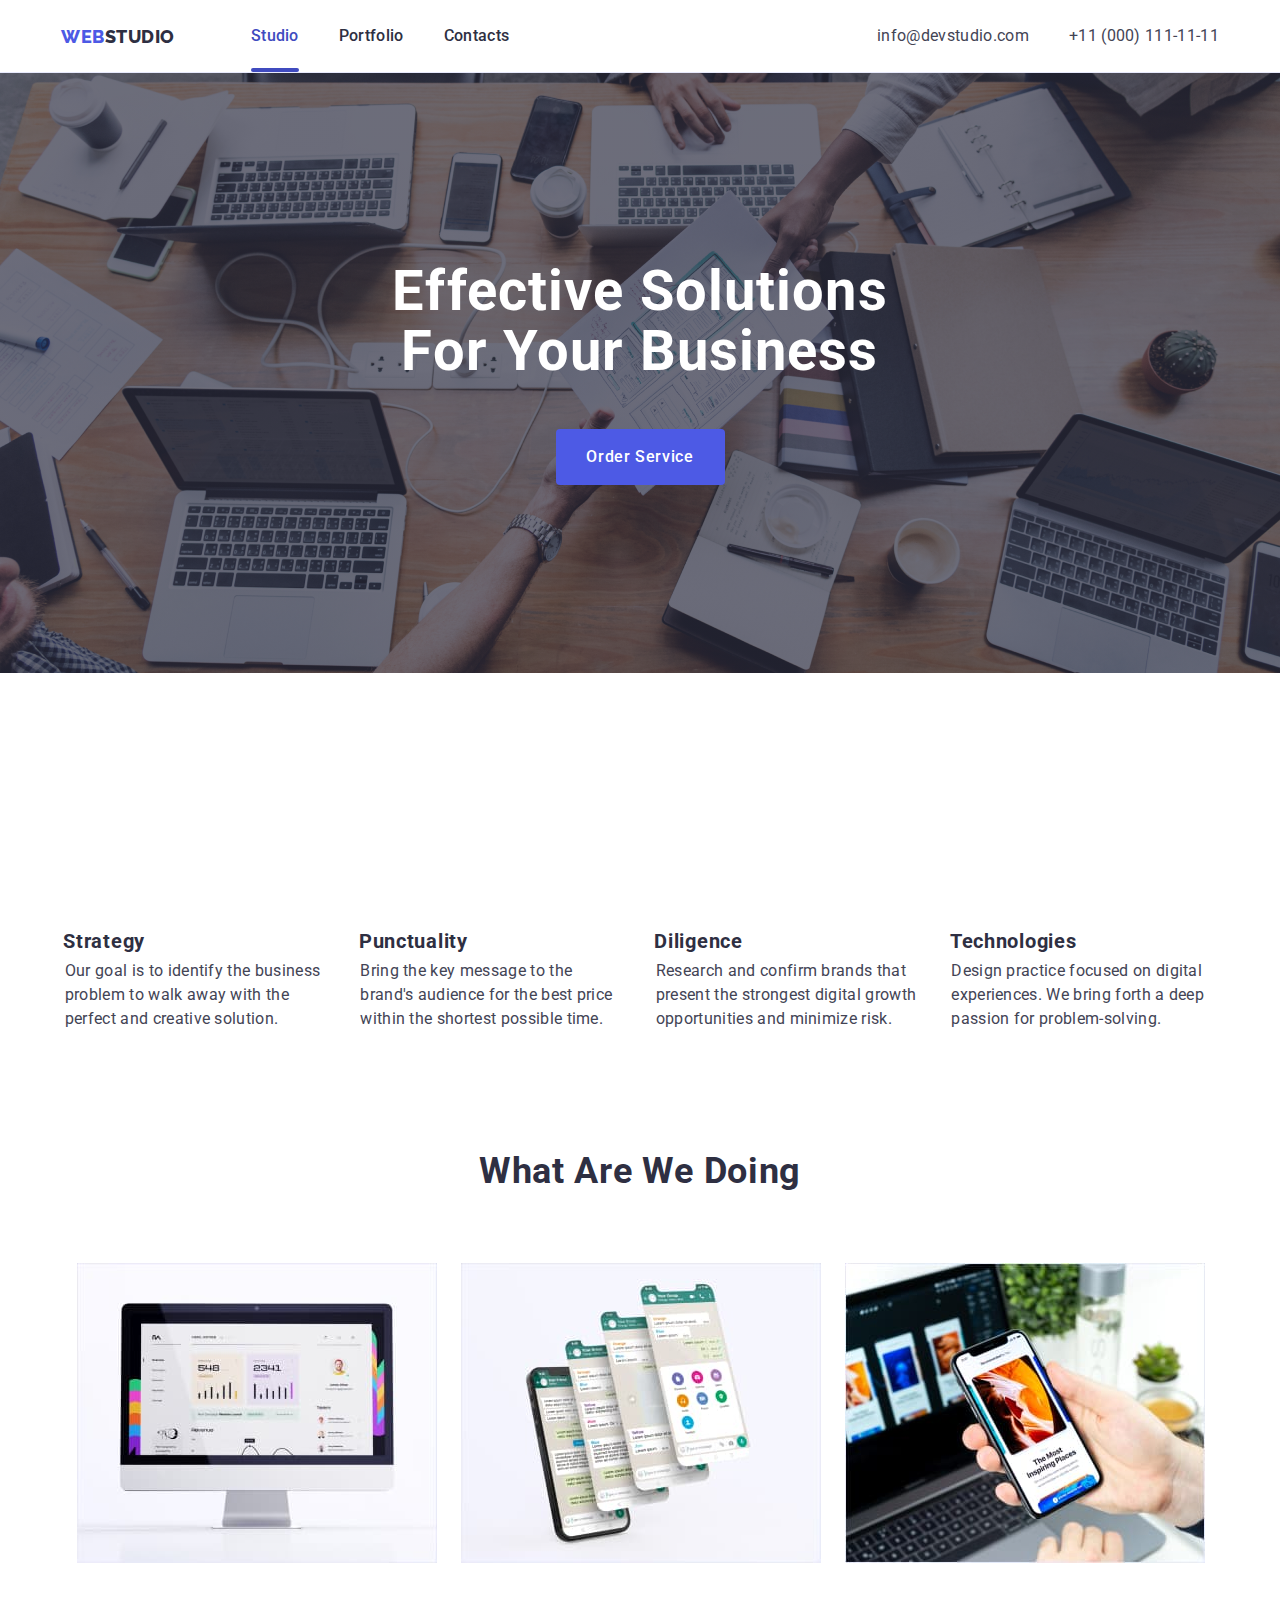
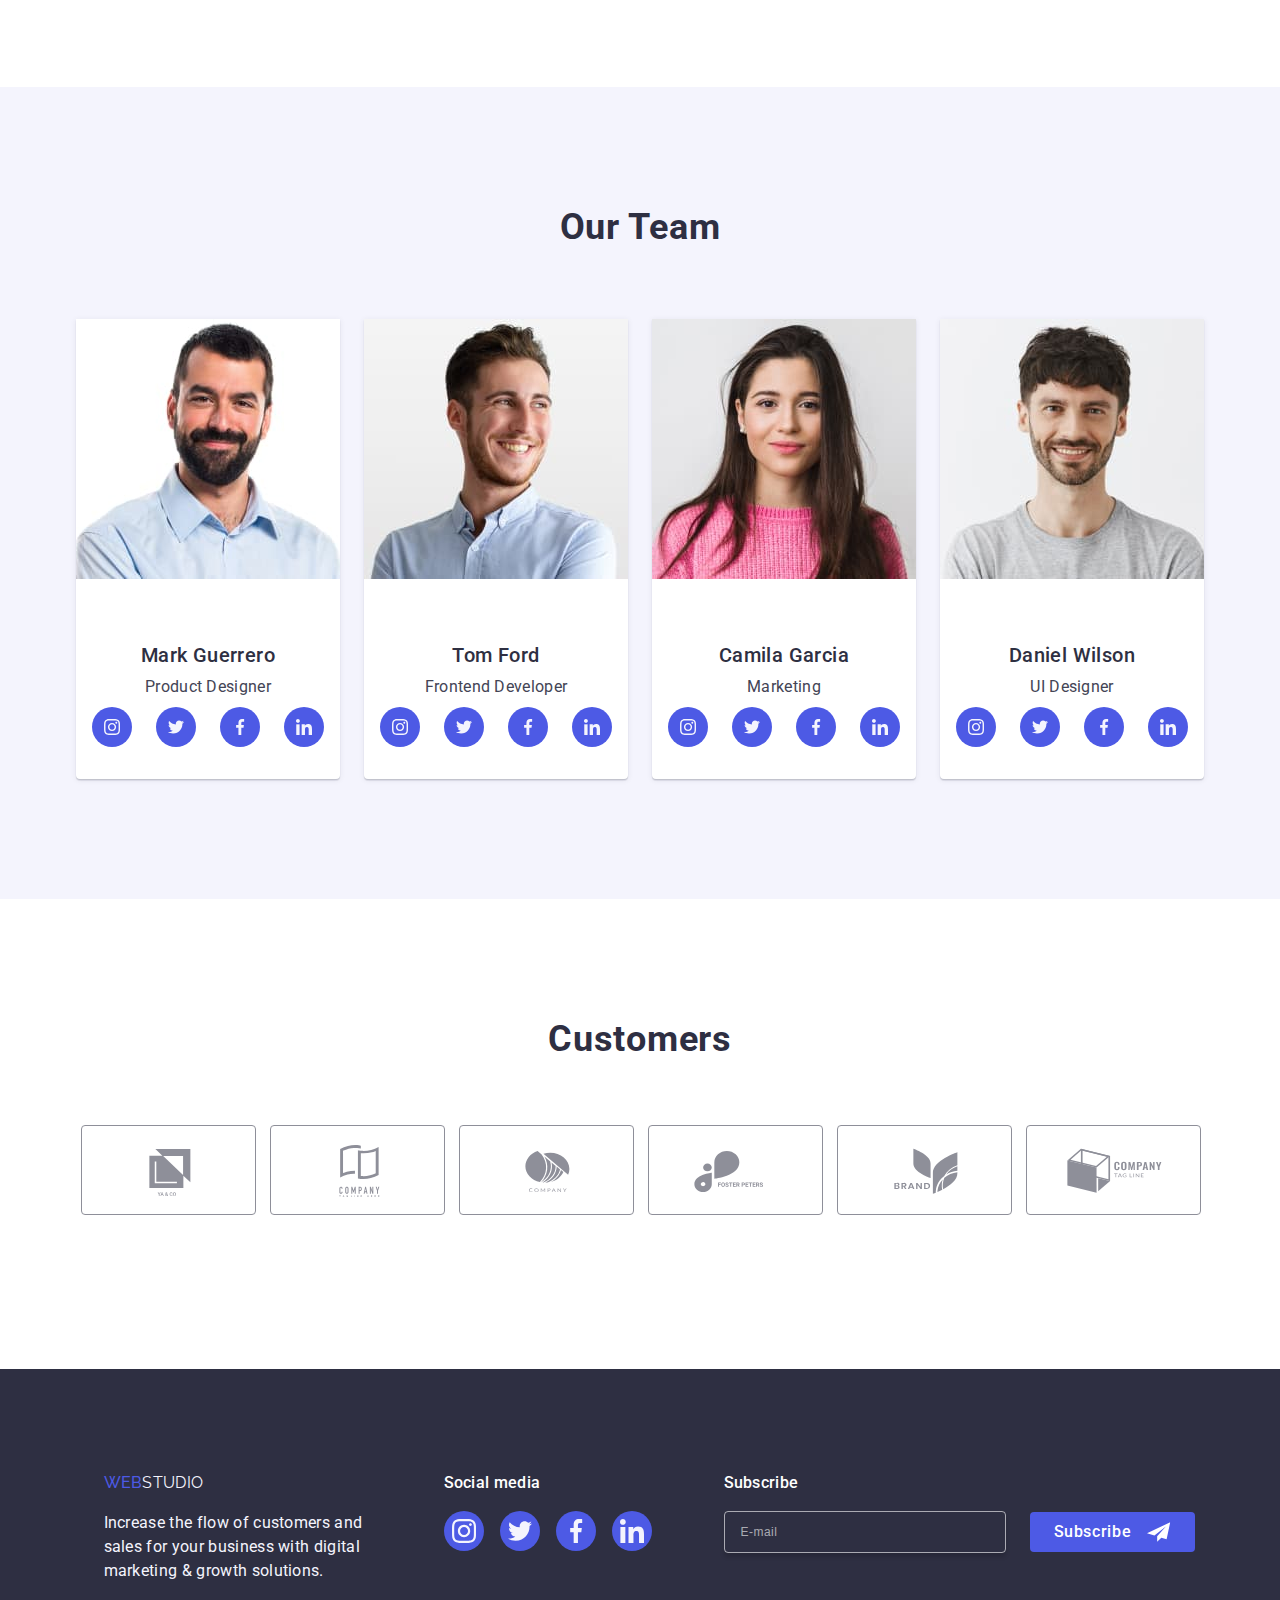
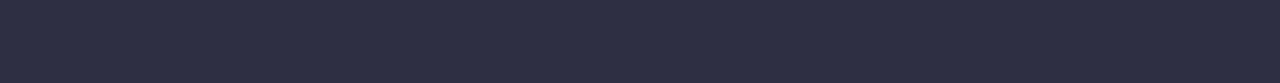
==== commit 3bc747d2: "Changed in homework 7." ====
--- a/index.html
+++ b/index.html
@@ -20,7 +20,7 @@
     <header class="header">
         <div class = "header-div container-phone container">
             <nav class = nav>
-                <a class = "logo link" href="./index.html">Web<span class = "span-header">Studio</span></a>
+                <a class = "logo link-logo" href="./index.html">Web<span class = "span-header">Studio</span></a>
                 
                 <ul class = "list">
                     <li><a class = "active-link" href="./index.html">Studio</a></li>
--- a/css/styles.css
+++ b/css/styles.css
@@ -56,7 +56,7 @@
 (min-resolution: 2dppx) {
     .container-image {
         background-image: linear-gradient(rgba(46,47,66,0.70)),
-        url("../images/Dark-bg-2-2\ \(1\).jpg");
+        url(../images/people-office-phone-2-2.png);
     }
 }
 
@@ -134,7 +134,7 @@
     }
 
     .mobile-link{
-        font-family: "Roboto" sans-serif;
+        font-family: "Roboto",sans-serif;
         font-size: 36px;
         font-style: normal;
         font-weight: 700;
@@ -156,7 +156,7 @@
 
     .active-link{
         color: var(--Pressed-state);
-        font-family: "Roboto" sans-serif;
+        font-family: "Roboto", sans-serif;
         transition: color 250ms cubic-bezier(0.4,0,0.2,1);
         font-size: 36px;
         font-style: normal;
@@ -170,7 +170,7 @@
 
     .emial-info{
         color:#434455;
-        font-family: "Roboto" sans-serif;
+        font-family: "Roboto", sans-serif;
         font-size: 20px;
         font-style: normal;
         font-weight: 500;
@@ -230,6 +230,7 @@
     align-items: center;
 
 }
+
 
 
 .logo{
@@ -289,7 +290,7 @@
 .container-image{
     background-image: linear-gradient(rgba(46, 47, 66, 0.7), 
     rgba(46, 47, 66, 0.7)),
-    url(../images/Dark-bg\ \(2\).png);
+    url(../images/people-office-phone.png);
     flex-shrink: 0;
     max-width: 1440px;
     background-repeat: no-repeat;
@@ -312,15 +313,16 @@
     color: var(--White-background);
     justify-content: center;
     text-align: center;
-    font-family: Roboto;
+    font-family: "Roboto" , sans-serif;
     font-size: 36px;
     font-style: normal;
     font-weight: 700;
     line-height: 40px; 
     letter-spacing: 0.72px;
     text-transform: capitalize;
-    margin-bottom: 72px;
     display: inherit;
+    max-width: 320px;
+    margin: 0px auto 36px;
 
 }
 
@@ -343,15 +345,13 @@
     transition: background-color 250ms cubic-bezier(0.4,0,0.2,1);
 }
 
-    .main-button:hover,
-    .button:hover{
+    .main-button:hover{
         color: var(--White-background);
         background-color: var(--Pressed-state);
         cursor: pointer;
     }
     
-    .main-button:focus,
-    .button:focus{
+    .main-button:focus{
         color:var(--White-background);
         background-color:var(--Pressed-state);
     }
@@ -394,8 +394,6 @@
 
 .list-element{
     display: flex;
-    width: 100%;
-    margin: auto;
     flex-direction: column;
     align-items: center;
     gap: 8px;
@@ -403,22 +401,21 @@
 
 .section-second-opcion .headline{
     color:var(--Dark);
-    margin-bottom: 8px;
     align-items: center;
-    font-family: "Roboto" sans-serif;
+    font-family: "Roboto" , sans-serif;
+    margin-bottom: 0px;
     font-size: 36px;
     font-style: normal;
     font-weight: 700;
     line-height: 40px; 
     letter-spacing: 0.72px;
     text-transform: capitalize;
-    display: block;
 
 }
 
 .section-second-opcion .text{
     color:var(--Text);
-    font-family: "Roboto" sans-serif;
+    font-family: "Roboto" , sans-serif;
     font-size: 16px;
     font-style: normal;
     font-weight: 500;
@@ -428,10 +425,9 @@
 
 
 .section-second-opcion{
-    width: 100%;
-    display: flex;
-    padding: 72px 0;
-}
+    padding: 96px 0;
+}
+
 
 .section-second-opcion svg{
     display:none;
@@ -453,7 +449,7 @@
     width: 100%;
     display: flex;
     margin: auto;
-    padding-bottom: 96px;
+    padding:96px 0px;
 }
 
 .last-section  .list-atrybutes{
@@ -466,13 +462,12 @@
     font-size: 36px;
     text-align: center;
     color: var(--Dark);
-    font-family: "Roboto" ;
+    font-family: "Roboto", sans-serif ;
     font-style: normal;
     font-weight: 700;
     line-height: 40px; 
     letter-spacing: 0.72px;
     text-transform: capitalize;
-    margin-top:96px;
     margin-bottom: 72px;
 }
 
@@ -617,9 +612,7 @@
 }
 
 .section-fourth-opcion{
-    margin-bottom: 96px;
-    margin-left: 80px;
-    margin-right: 80px;
+    margin:96px 80px;
 }
 
 /*----------*/
@@ -628,7 +621,8 @@
 .footer{
     display: flex;
     background-color:var(--Dark);
-    padding: 100px 0;
+    padding-top: 97.5px;
+    padding-bottom: 96px;
     gap:20px;
     align-items: center;
     justify-content: center;
@@ -665,6 +659,7 @@
     flex-direction: column;
     justify-content: center;
     width:398px;
+    gap:16px;
 }
 
 .foot > .logo{
@@ -678,7 +673,7 @@
 
 .footer-text{
     margin: auto;
-    font-family: "Roboto" sans-serif;
+    font-family: "Roboto", sans-serif;
     font-size: 16px;
     font-style: normal;
     font-weight: 500;
@@ -736,11 +731,6 @@
     transition: background-color 250ms cubic-bezier(0.4,0,0.2,1);
 }
 
-.form-footer{
-    display: flex;
-    gap:16px;
-
-}
 
 .footer-label{
     display: inherit;
@@ -898,6 +888,10 @@
     transition: border-color 250ms cubic-bezier(0.4,0,0.2,1);
 }
 
+.modal-textarea-input::placeholder{
+    color:#8E8F99;
+}
+
 .modal-textarea-input:focus{
     border-color: var(--Primary-Brand);
 }
@@ -1043,6 +1037,7 @@
 
 .section-portfolio{
     padding-bottom: 48px;
+    
 }
 
 .section-portfolio .list-atrybutes{
@@ -1073,35 +1068,26 @@
     background-color: var(--Light);
     padding: 8px 16px;
     transition:color 250ms cubic-bezier(0.4,0,0.2,1),background-color 250ms cubic-bezier(0.4,0,0.2,1),border-color 250ms cubic-bezier(0.4,0,0.2,1),box-shadow 250ms cubic-bezier(0.4,0,0.2,1);
-    font-size: 16px;
     font-style: normal;
-    font-weight: 500;
     line-height: 24px; 
     letter-spacing: 0.64px;
 }
 
-.main-button:hover,
+    
+
     .button:hover{
+        border: 1px solid transparent;
+        box-shadow: 0px 3px 1px rgba(0, 0, 0, 0.1), 0px 2px 1px rgba(0, 0, 0, 0.08), 0px 2px 2px rgba(0, 0, 0, 0.12);
         color: var(--White-background);
         background-color: var(--Pressed-state);
         cursor: pointer;
     }
     
-
-    .button:hover{
-        border: 1px solid transparent;
-        box-shadow: 0px 3px 1px rgba(0, 0, 0, 0.1), 0px 2px 1px rgba(0, 0, 0, 0.08), 0px 2px 2px rgba(0, 0, 0, 0.12);
-    }
-    
-    .main-button:focus,
-    .button:focus{
-        color:var(--White-background);
-        background-color:var(--Pressed-state);
-    }
-    
     .button:focus{
         border: 1px solid transparent;
         box-shadow: 0px 3px 1px rgba(0, 0, 0, 0.1), 0px 2px 1px rgba(0, 0, 0, 0.08), 0px 2px 2px rgba(0, 0, 0, 0.12);
+        color:var(--White-background);
+        background-color:var(--Pressed-state);
     }
     
     .button:active{
@@ -1213,7 +1199,7 @@
 (min-resolution: 2dppx) {
     .container-image {
         background-image: linear-gradient(rgba(46,47,66,0.70)),
-        url("../images/Dark-bg-2-2\ \(2\).png");
+        url(../images/people-office-tablet-2-2.png);
     }
 }
 
@@ -1264,7 +1250,6 @@
     .adres .link{
         font-weight: 400;
         font-size: 12px;
-        font-weight: 400;
         line-height: 14px; 
         letter-spacing: 0.48px;
     }
@@ -1285,7 +1270,7 @@
         position: absolute;
         content: "";
         left: 0;
-        bottom: -1px;
+        bottom: -3px;
         width: 100%;
         height: 4px;
         background-color: var(--Pressed-state);
@@ -1327,7 +1312,7 @@
     .container-image{
         background-image: linear-gradient(rgba(46, 47, 66, 0.7), 
         rgba(46, 47, 66, 0.7)),
-        url(../images/Dark-bg\ \(3\).png);
+        url(../images/people-office-tablet.png);
 
     }
     
@@ -1346,7 +1331,6 @@
     
     .main-headline{
         font-size: 56px;
-        margin-bottom: 36px;
         line-height: 60px; 
         letter-spacing: 1.12px;
         max-width: 496px;
@@ -1376,10 +1360,6 @@
     }
     
     
-    .section-second-opcion{
-        padding: 96px 0;
-    }
-
 
     
 
@@ -1419,7 +1399,6 @@
 }
 
 /*footer*/
-
 
 
 
@@ -1498,10 +1477,6 @@
 
 
 
-.footer-button-svg{
-    margin-left: 16px;
-}
-
 
 
 /*----------*/
@@ -1571,7 +1546,7 @@
 (min-resolution: 2dppx) {
     .container-image {
         background-image: linear-gradient(rgba(46,47,66,0.70)),
-        url("../images/people-office-2-2.png");
+        url(../images/people-office-desktop-2-2.png);
     }
 }
     
@@ -1597,7 +1572,7 @@
         position: absolute;
         content: "";
         left: 0;
-        bottom: -1px;
+        bottom: -3px;
         width: 100%;
         height: 4px;
         background-color: var(--Pressed-state);
@@ -1652,14 +1627,7 @@
         margin-bottom: 72px;
     }
     
-    .border-button{
-        border: 1px solid var(--Accent);
-        border-radius:4px ;
-    }
-    
-    .footer-button-svg{
-        margin-left: 16px;
-    }
+
 
     /*------------------------------------------------*/
     
@@ -1676,6 +1644,7 @@
     
     }
 
+
     /*------------------------------------------------*/
     
     
@@ -1689,13 +1658,30 @@
     .section-second-opcion{
         padding: 120px 0 120px;
     }
-    
+
+    .section-second-opcion .text{
+        font-weight: 400;
+        width: 264px;
+    }
+    .section-second-opcion .headline{
+        font-size: 20px;
+        width: inherit;
+        height: 30px;
+        margin-right: 217px;
+        margin-bottom: 0px;
+    }
+
+    .section-second-opcion .list-atrybutes{
+        margin-left: 0px;
+        margin-right: 0px;
+    }
+
     .section-third-opcion{
         padding-bottom: 120px;
     }
     
     .last-section{
-        padding: 120px 0;
+        padding: 120px 0px;
     }
 
     .section-portfolio{
@@ -1761,7 +1747,7 @@
     .container-image{
         background-image: linear-gradient(rgba(46, 47, 66, 0.7), 
         rgba(46, 47, 66, 0.7)),
-        url(../images/people-office.jpg);
+        url(../images/people-office-desktop.jpg);
     }
 
     /*------------------------------------------------*/
@@ -1875,6 +1861,11 @@
         flex-wrap: wrap;
         column-gap: 24px;
         row-gap: 48px;
+    }
+
+    .footer{
+        padding-top:101.5px;
+        padding-bottom: 100px;
     }
 
     .flex-footer{
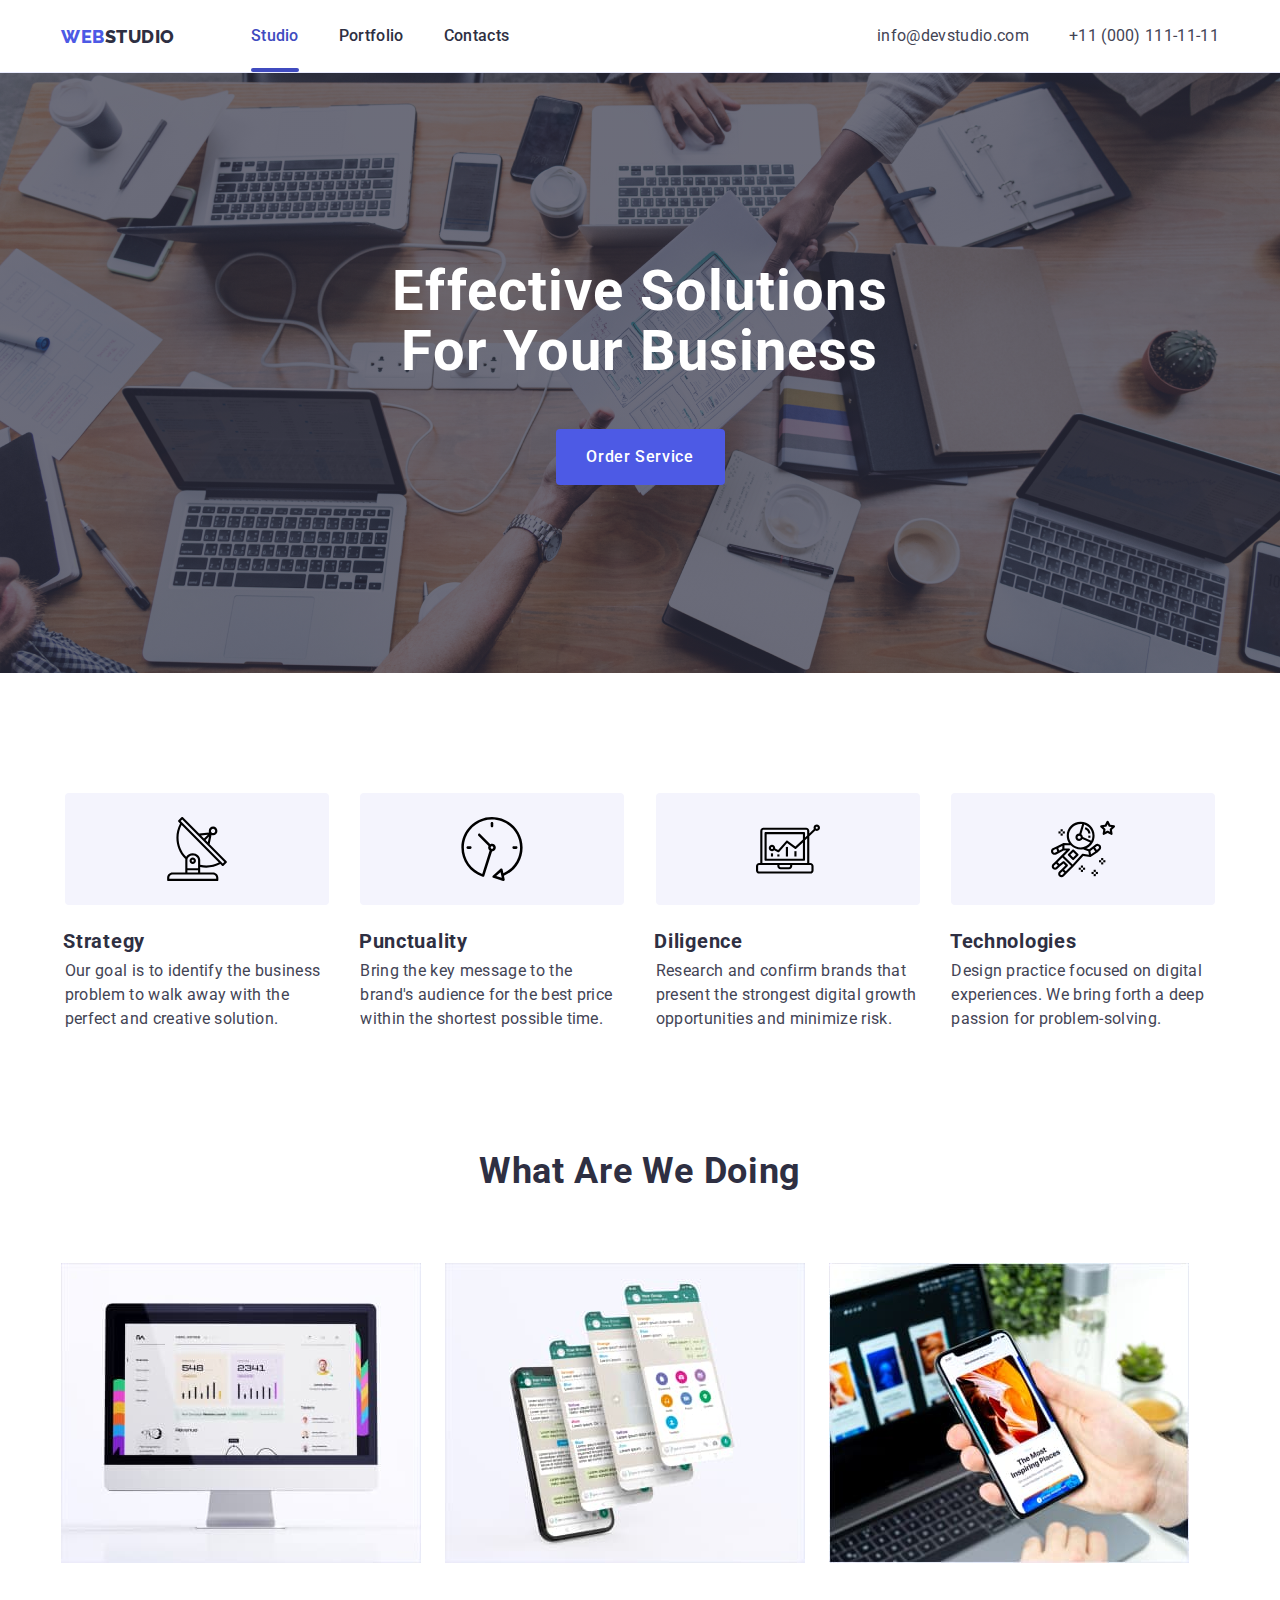
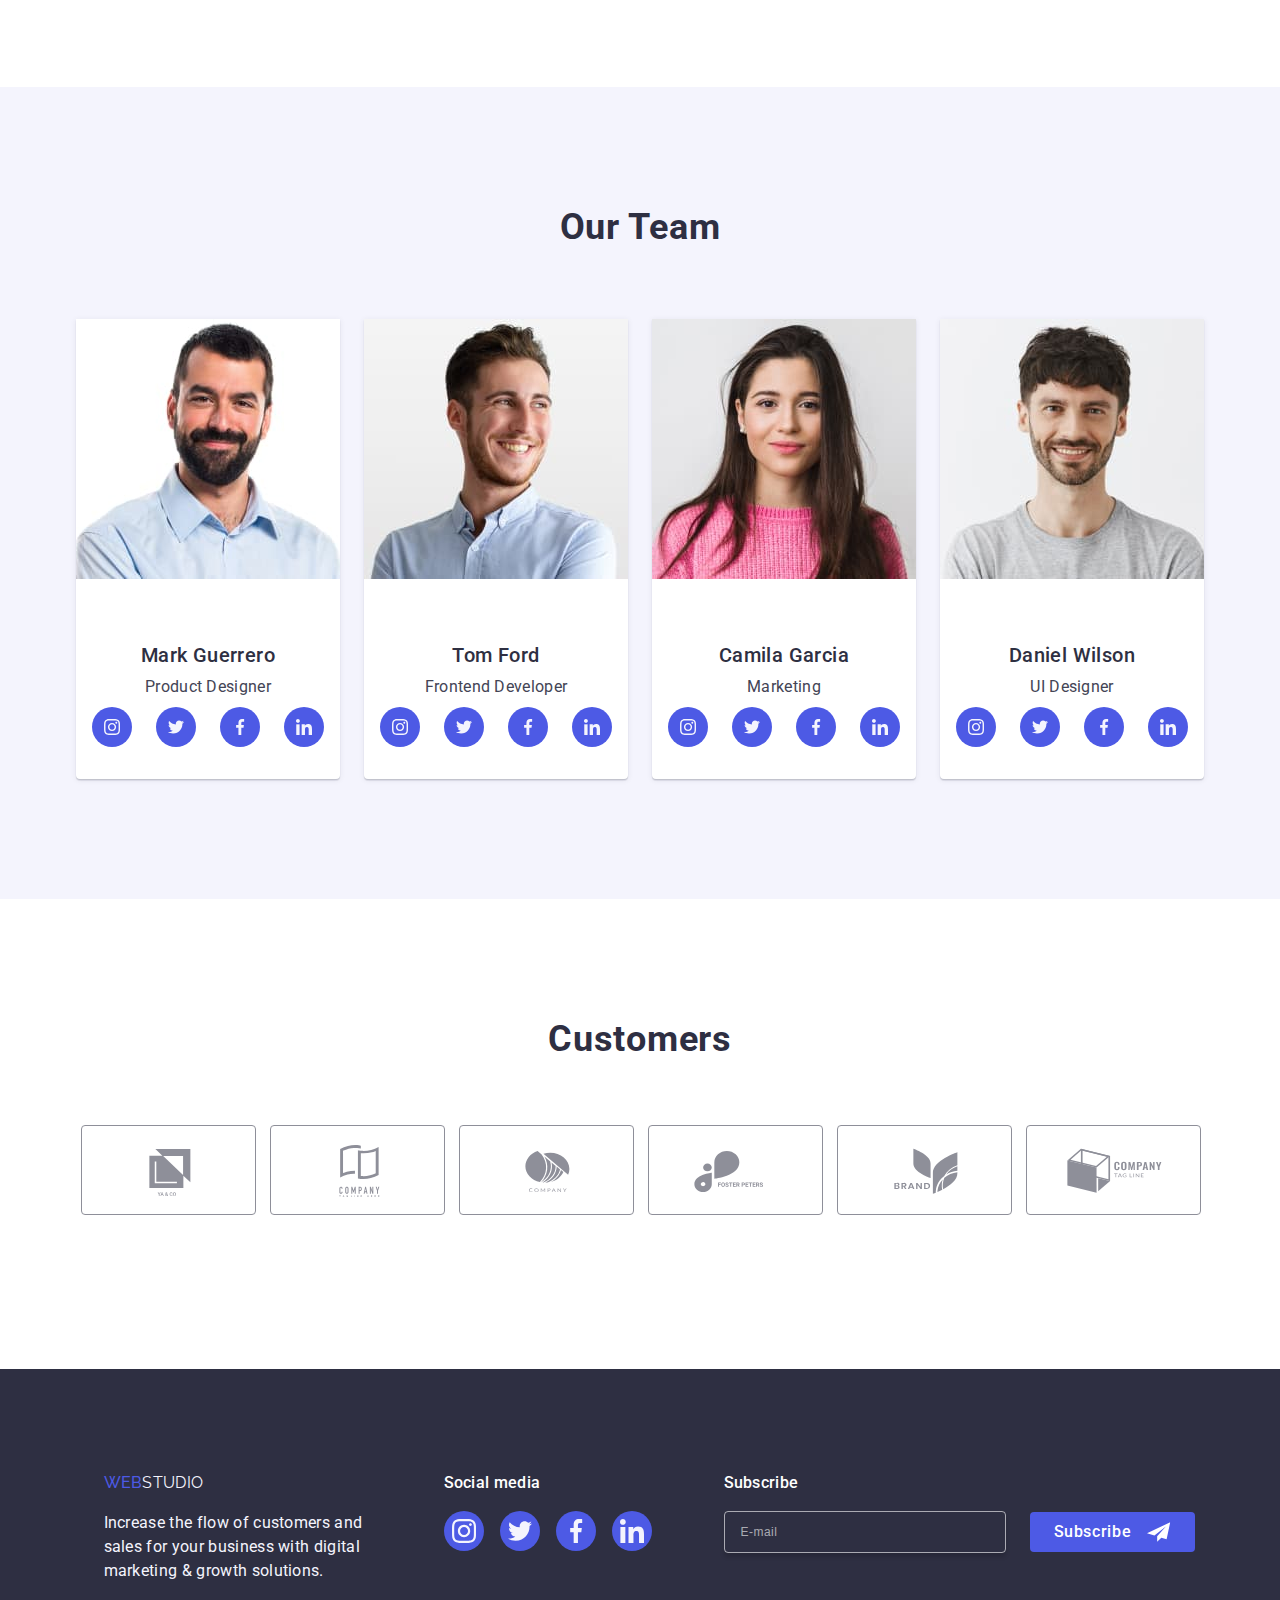
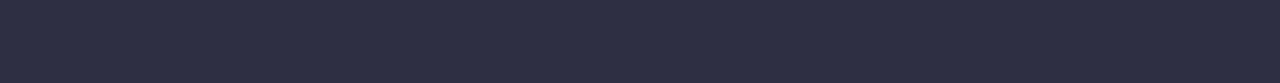
==== commit d0bfccb3: "Changed in homework 7." ====
--- a/index.html
+++ b/index.html
@@ -477,7 +477,6 @@
           <li><a href="./portfolio.html" class="mobile-link">Portfolio</a></li>
           <li><a href="" class="mobile-link">Contacts</a></li>
         </ul>
-
         <ul class="mobile-menu-two">
             <li><a href="" class="active-link">+11 (000) 111-11-11</a></li>
             <li><a href="" class="emial-info">info@devstudio.com</a></li>
--- a/css/styles.css
+++ b/css/styles.css
@@ -180,22 +180,12 @@
         text-decoration: none;
     }
     
-    .mobile-menu-two{
-        display:flex;
-        gap:40px;
-        flex-direction: column;
-        justify-content: center;
-        margin-top:248px;
-        margin-left:8px;
-        
-    }
 
     .menu-container .social-media-icons-two{
         gap:56px;
-        margin-top:48px;
-        margin-left: 8px;
-        margin-bottom: 40px;
-        justify-content: flex-start;
+        margin: auto;
+        position: absolute;
+        bottom: 40px;
     }
 /*  ----------  */
     
@@ -276,6 +266,10 @@
     list-style: none;
     display: flex;
     gap: 40px;
+}
+
+.section-portfolio .list{
+    flex-direction: column;
 }
 
 
@@ -382,8 +376,6 @@
     align-items: flex-start;
     justify-content: center;
     gap: 72px;
-    margin-left: 16px;
-    margin-right: 16px;
 }
 
 
@@ -426,12 +418,10 @@
 
 .section-second-opcion{
     padding: 96px 0;
-}
-
-
-.section-second-opcion svg{
-    display:none;
-}
+    margin:0px 16px;
+}
+
+
 
 /*----------*/
 
@@ -777,11 +767,10 @@
     line-height: 24px;
     letter-spacing: 0.48px;
     box-shadow:0px 4px 4px 0px rgba(0,0,0,0.15);
-    margin:0px 15px;
 }
 
 .footer-input::placeholder{
-    color: rgba(255, 255, 255, 0.6);;
+    color: rgba(255, 255, 255, 0.6);
 }
 
 
@@ -798,6 +787,16 @@
     width: 100%;
     height: 796px;
     background-color: var(--White-background);
+}
+
+.mobile-menu-two .active-link{
+    position: absolute;
+    bottom: 192px;
+}
+
+.mobile-menu-two .emial-info{
+    position: absolute;
+    bottom: 128px;
 }
 
 
@@ -1006,12 +1005,18 @@
 .close-btn:focus{
     background-color: var(--Pressed-state);
     border: none;
-    fill: var(--White-background);
 }
 
 .close-btn:hover{
     background-color: var(--Pressed-state);
     border: none;
+}
+
+.icon-close:hover{
+    fill:var(--White-background);
+}
+
+.icon-close:focus{
     fill:var(--White-background);
 }
 
@@ -1036,8 +1041,8 @@
 /*section portfolio*/
 
 .section-portfolio{
-    padding-bottom: 48px;
-    
+    padding: 48px 16px;
+
 }
 
 .section-portfolio .list-atrybutes{
@@ -1048,8 +1053,6 @@
     width: 263px;
     row-gap:24px;
     column-gap: 16px;
-    margin-left:16px;
-    margin-top: 48px;
     margin-bottom: 48px;
     
 }
@@ -1103,8 +1106,7 @@
 
     .list-element-two{
         width: 396px;
-        margin-left: 16px;
-        margin-right:16px;
+        padding-left: 40px;
     }
 
     .link-image{
@@ -1187,6 +1189,10 @@
         display: none;
     }
 
+    .section-second-opcion svg{
+        display:none;
+    }
+
 
 }
 
@@ -1472,7 +1478,7 @@
 
 .footer-input{
     width: 264px;
-    margin-left:70px;
+    margin-left:50px;
 }
 
 
@@ -1500,6 +1506,7 @@
 
     .list-element-two{
         width: 356px;
+        padding-left:0px;
     }
 
 
@@ -1515,16 +1522,24 @@
         row-gap: 24px;
     }
 
-    .section-.section-portfolio .list{
+    .section-portfolio{
+        padding: 64px 0px;
+    }
+
+    .section-portfolio .list{
         list-style: none;
         display: flex;
+        flex-direction: row;
     
     
     }
 
     .section-portfolio .container{
         max-width:1199px;
-        margin-left:16px;
+    }
+
+    .section-second-opcion svg{
+        display:none;
     }
 
 
@@ -1699,6 +1714,10 @@
         gap:24px;
     }
 
+    .section-portfolio .list{
+        flex-direction: row;
+    }
+
     
     .list-element{
         width: calc((100% - 72px) / 4);
@@ -1707,6 +1726,7 @@
     
     .list-element-two{
         width: calc((100% - 48px) / 3);
+        padding-left:0px;
     }
     
     .list-element-three{
@@ -1764,6 +1784,8 @@
     .svg-element{
         display: flex;
         height: 112px;
+        width:264px;
+        flex-shrink: 0;
         background-color: var(--Light);
         border-radius: 4px;
         margin-bottom: 8px;
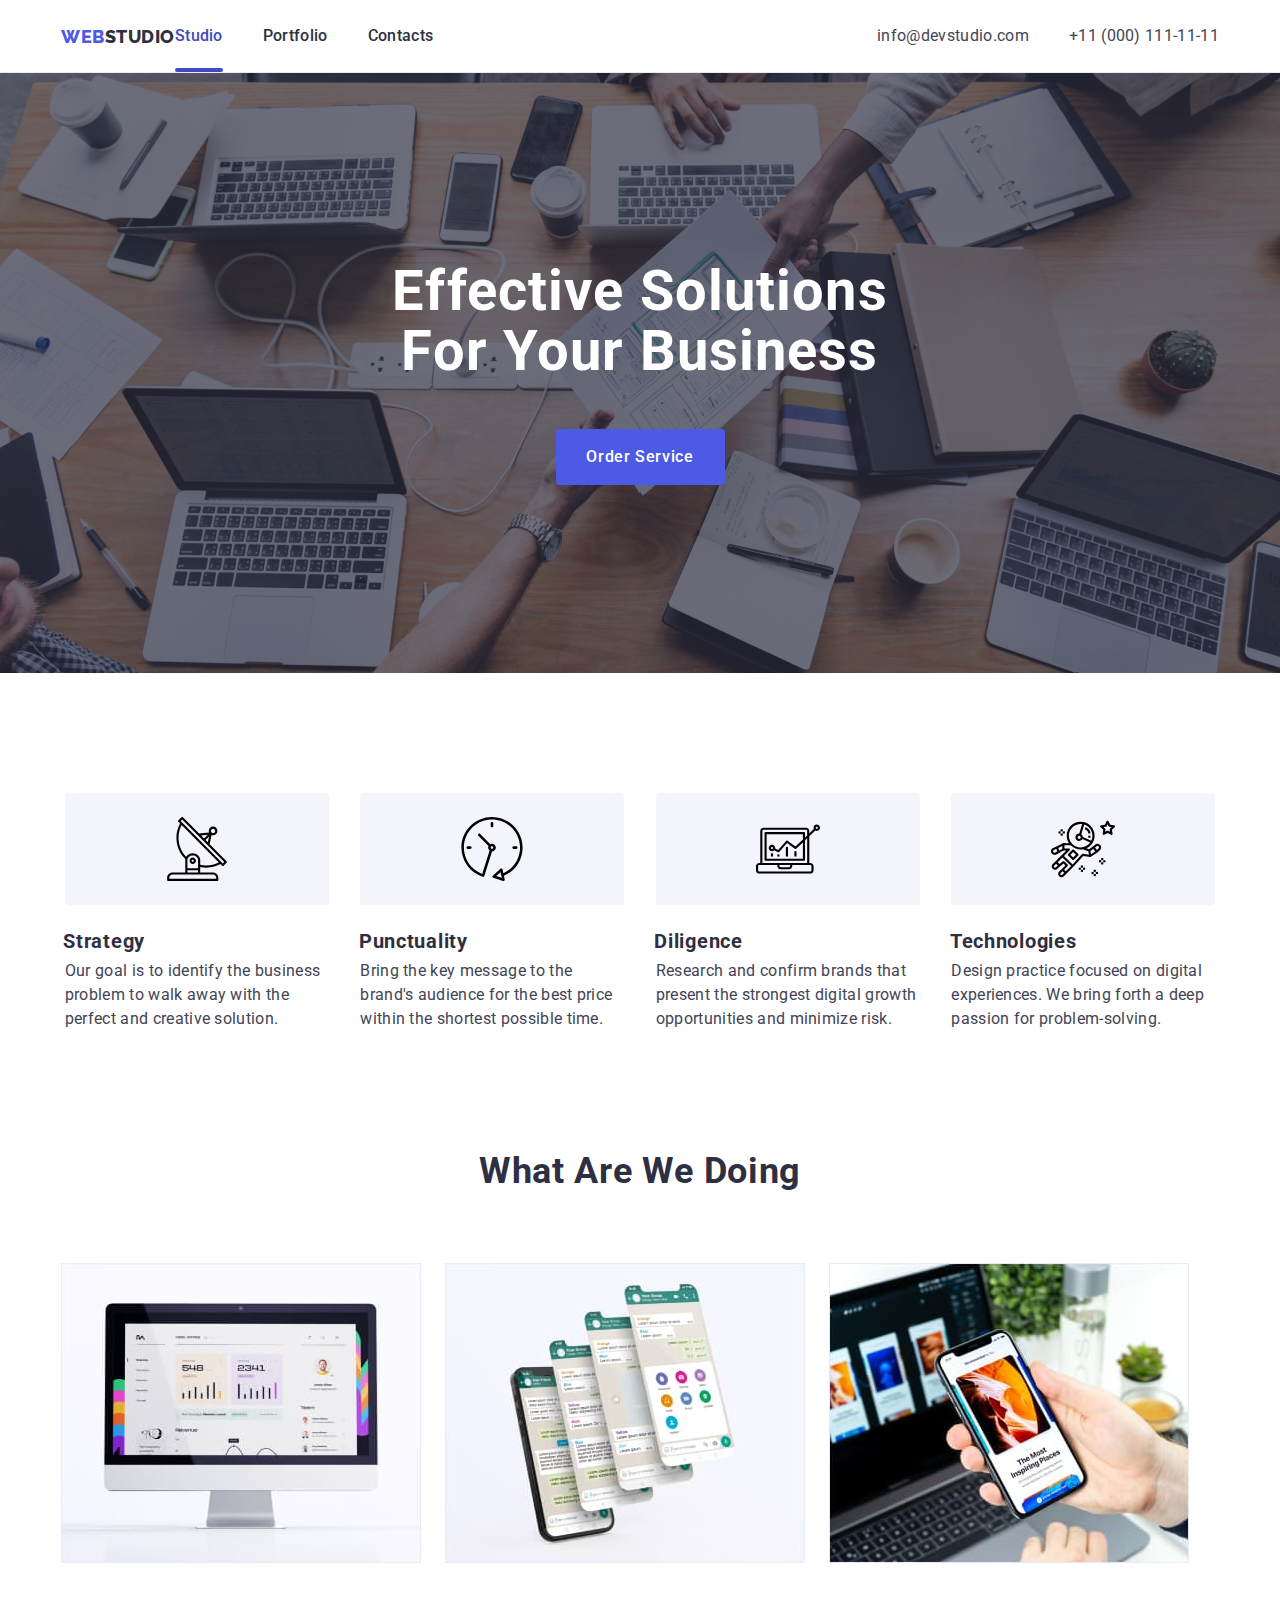
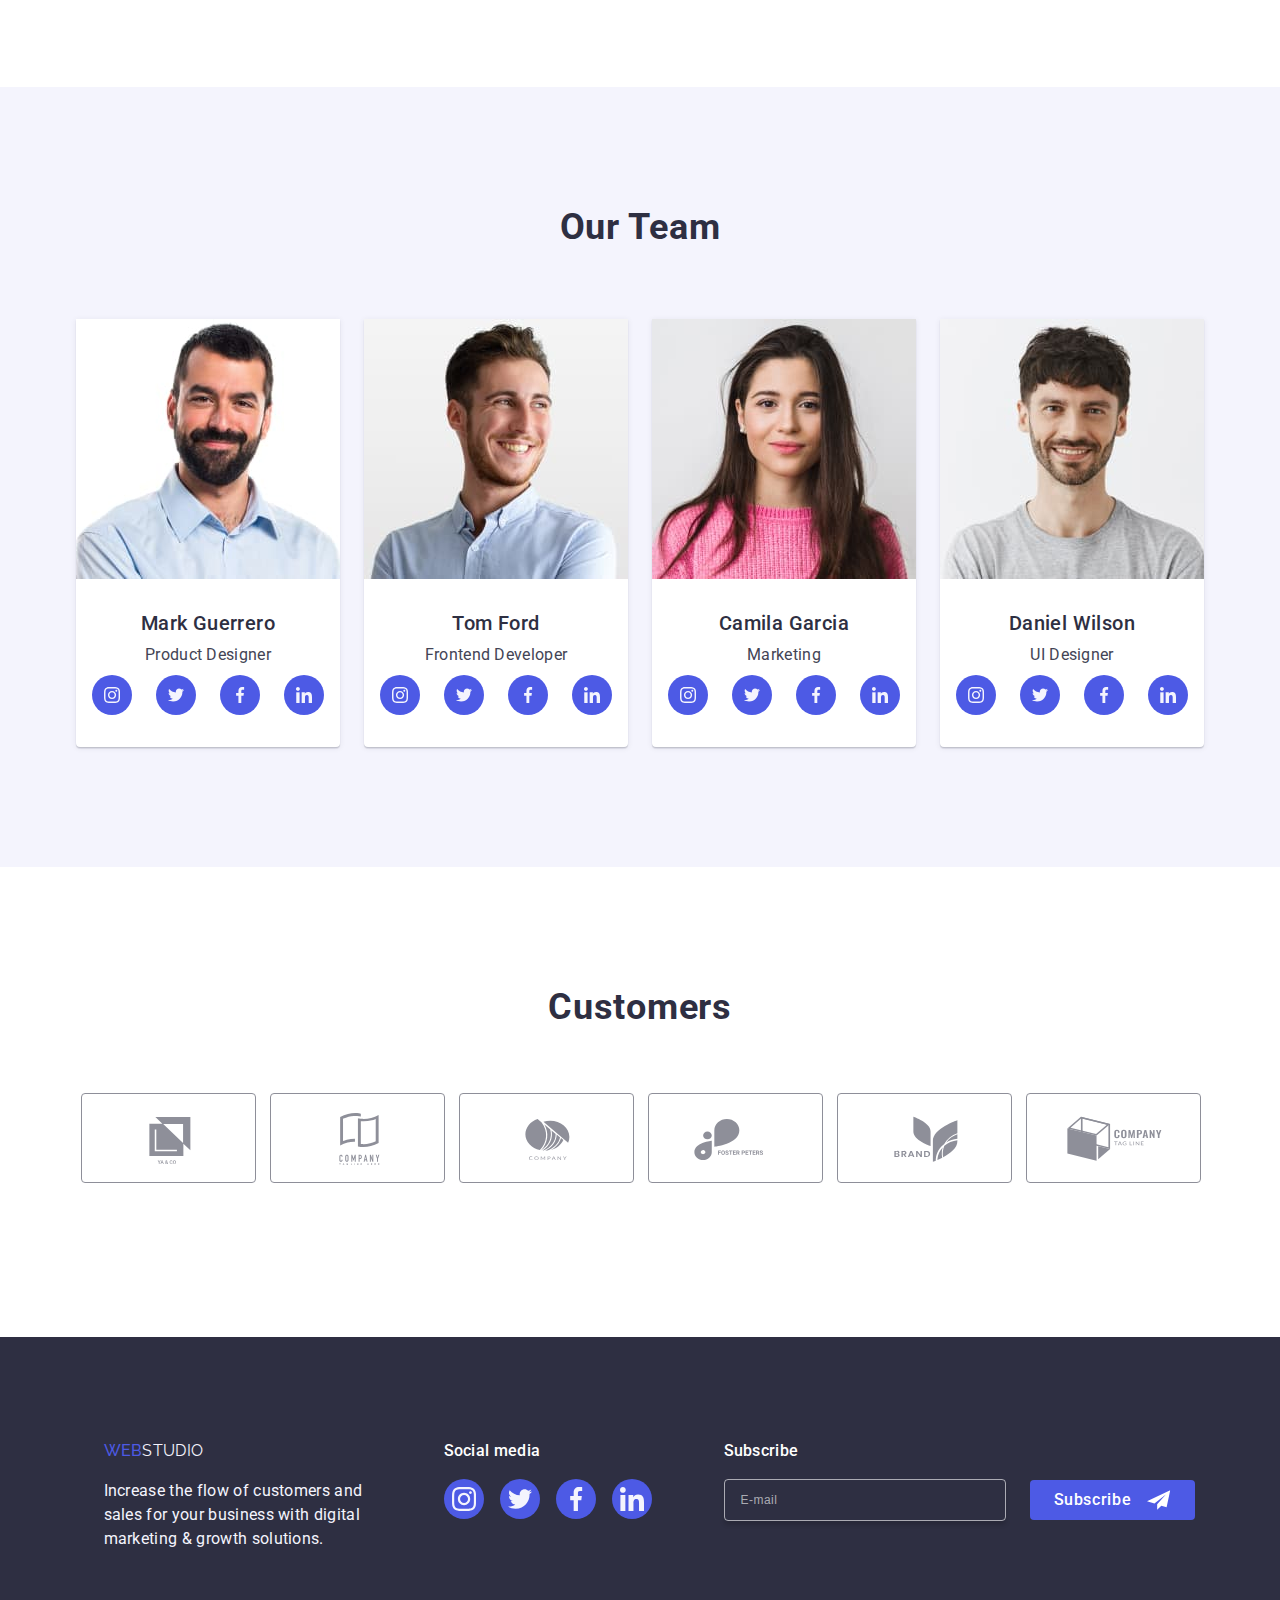
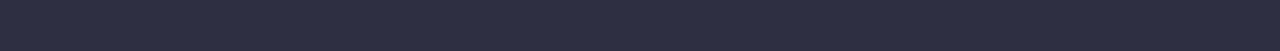
==== commit e1929528: "Changed in homework 7." ====
--- a/index.html
+++ b/index.html
@@ -20,7 +20,7 @@
     <header class="header">
         <div class = "header-div container-phone container">
             <nav class = nav>
-                <a class = "logo link-logo" href="./index.html">Web<span class = "span-header">Studio</span></a>
+                <a class = "logo " href="./index.html">Web<span class = "span-header">Studio</span></a>
                 
                 <ul class = "list">
                     <li><a class = "active-link" href="./index.html">Studio</a></li>
--- a/css/styles.css
+++ b/css/styles.css
@@ -50,8 +50,8 @@
 
 
 
-    @media (min-device-pixel-ratio: 2),
-(-webkit-min-device-pixel-ratio: 2),
+
+@media (-webkit-min-device-pixel-ratio: 2),
 (min-resolution: 192dpi),
 (min-resolution: 2dppx) {
     .container-image {
@@ -86,7 +86,6 @@
         top: 0;
         left: 0;
         width: 100%;
-        height: 100vh;
         padding: 32px;
         background-color: var(--White-background);
         z-index: 999;
@@ -100,26 +99,9 @@
         transform: translateX(0);
       }
 
-      .menu-container .close-btn{
-        position: absolute;
-        top:24px;
-        right: 24px;
-        width: 24px;
-        height: 24px;
-        border-radius: 50%;
-        display: flex;
-        align-items: center;
-        justify-content: center;
-        background-color: var(--Modal-background);
-        border: 1px solid rgba(0,0,0,0.1);
-        padding: 0;
-        cursor: pointer;
-        transition: background-color 250ms cubic-bezier(0.4,0,0.2,1),border 250ms cubic-bezier(0.4,0,0.2,1);
-      }
 
       .icon-close{
         transition: fill 250ms cubic-bezier(0.4,0,0.2,1);
-        fill: var(--Modal-overlay);
         
     }
 
@@ -260,6 +242,7 @@
 
 .nav > .logo{
     color: var(--Primary-Brand);
+    font-size: 18px;
 }
 
 .list{
@@ -471,7 +454,6 @@
     padding-bottom: 0px;
     flex-direction: column;
     align-items: center;
-    gap: 32px;
     
 }
 
@@ -834,6 +816,7 @@
     justify-content: center;
     background-color: var(--Accent);
     border: 1px solid rgba(0,0,0,0.1);
+    fill: var(--Modal-overlay);
     padding: 0;
     cursor: pointer;
     transition: background-color 250ms cubic-bezier(0.4,0,0.2,1),border 250ms cubic-bezier(0.4,0,0.2,1);
@@ -1005,20 +988,15 @@
 .close-btn:focus{
     background-color: var(--Pressed-state);
     border: none;
+    fill: var(--White-background);
 }
 
 .close-btn:hover{
     background-color: var(--Pressed-state);
     border: none;
-}
-
-.icon-close:hover{
-    fill:var(--White-background);
-}
-
-.icon-close:focus{
-    fill:var(--White-background);
-}
+    fill: var(--White-background);
+}
+
 
 .checkbox-input{
     overflow: hidden;
@@ -1046,14 +1024,14 @@
 }
 
 .section-portfolio .list-atrybutes{
-    display: inline-flex;
+    display: flex;
     flex-direction: row;
     justify-content: flex-start;
     flex-wrap:wrap;
     width: 263px;
     row-gap:24px;
     column-gap: 16px;
-    margin-bottom: 48px;
+    margin: 48px auto;
     
 }
 .section-portfolio h1{
@@ -1106,7 +1084,12 @@
 
     .list-element-two{
         width: 396px;
-        padding-left: 40px;
+        margin:auto;
+        box-shadow: 0px 1px 6px rgba(46, 47, 66, 0.08), 0px 1px 1px rgba(46, 47, 66, 0.16), 0px 2px 1px rgba(46, 47, 66, 0.08);
+    }
+
+    .list-element-two img{
+        width: 100%;
     }
 
     .link-image{
@@ -1199,8 +1182,8 @@
 @media screen and (min-width:768px) and (max-width:1200px) {
 
 
-    @media (min-device-pixel-ratio: 2),
-(-webkit-min-device-pixel-ratio: 2),
+
+    @media (-webkit-min-device-pixel-ratio: 2),
 (min-resolution: 192dpi),
 (min-resolution: 2dppx) {
     .container-image {
@@ -1208,7 +1191,6 @@
         url(../images/people-office-tablet-2-2.png);
     }
 }
-
 
     .menu-container{
         display: none;
@@ -1408,14 +1390,11 @@
 
 
 
-.logo{
+.footer .logo{
+    margin-left:0px;
     font-family: "Raleway",sans-serif;
     color:var(--Primary-Brand);
     text-decoration: none;
-}
-
-.footer .logo{
-    margin-left:0px;
 }
 
 .link-footer{
@@ -1433,7 +1412,7 @@
 .span-footer{
     color: var(--Light);
     max-width: 264px;
-    font-size: 16px;
+    font-size: 18px;
     line-height: 1.5;
     font-weight: 400;
     letter-spacing: 0.02em;
@@ -1506,7 +1485,10 @@
 
     .list-element-two{
         width: 356px;
-        padding-left:0px;
+    }
+
+    .list-element-two img{
+        width: 100%;
     }
 
 
@@ -1523,25 +1505,36 @@
     }
 
     .section-portfolio{
-        padding: 64px 0px;
+        padding-top: 64px;
+        padding-bottom: 96px;
     }
 
     .section-portfolio .list{
         list-style: none;
         display: flex;
         flex-direction: row;
-    
-    
-    }
-
-    .section-portfolio .container{
-        max-width:1199px;
-    }
+        row-gap: 72px;
+        column-gap: 24px;
+    
+    
+    }
+
 
     .section-second-opcion svg{
         display:none;
     }
 
+    .section-portfolio .list-atrybutes{
+        width: 100%;
+        gap:24px;
+        justify-content: center;
+        margin-bottom: 64px;
+    }
+
+    .link-photo>.list-element-two:last-child{
+        margin-left: 8px;
+    }
+
 
 /*----------*/
 
@@ -1555,8 +1548,8 @@
 
 
 
-    @media (min-device-pixel-ratio: 2),
-(-webkit-min-device-pixel-ratio: 2),
+
+    @media(-webkit-min-device-pixel-ratio: 2),
 (min-resolution: 192dpi),
 (min-resolution: 2dppx) {
     .container-image {
@@ -1700,7 +1693,7 @@
     }
 
     .section-portfolio{
-        padding-top: 96px;
+        padding-top: 100px;
         padding-bottom: 120px;
     }
     
@@ -1712,6 +1705,13 @@
     .list-atrybutes{
         flex-direction: row;
         gap:24px;
+    }
+
+    .section-portfolio .list-atrybutes{
+        width: 100%;
+        gap:24px;
+        justify-content: center;
+        margin-bottom: 84px;
     }
 
     .section-portfolio .list{
@@ -1851,9 +1851,6 @@
         transition: color 250ms cubic-bezier(0.4,0,0.2,1);
     }
     
-    .logo{
-        margin-right: 76px;
-    }
 
 
     
@@ -1957,6 +1954,7 @@
     .menu-container{
         display: none;
     }
+
     
     /*------------------------------------------------*/
 }